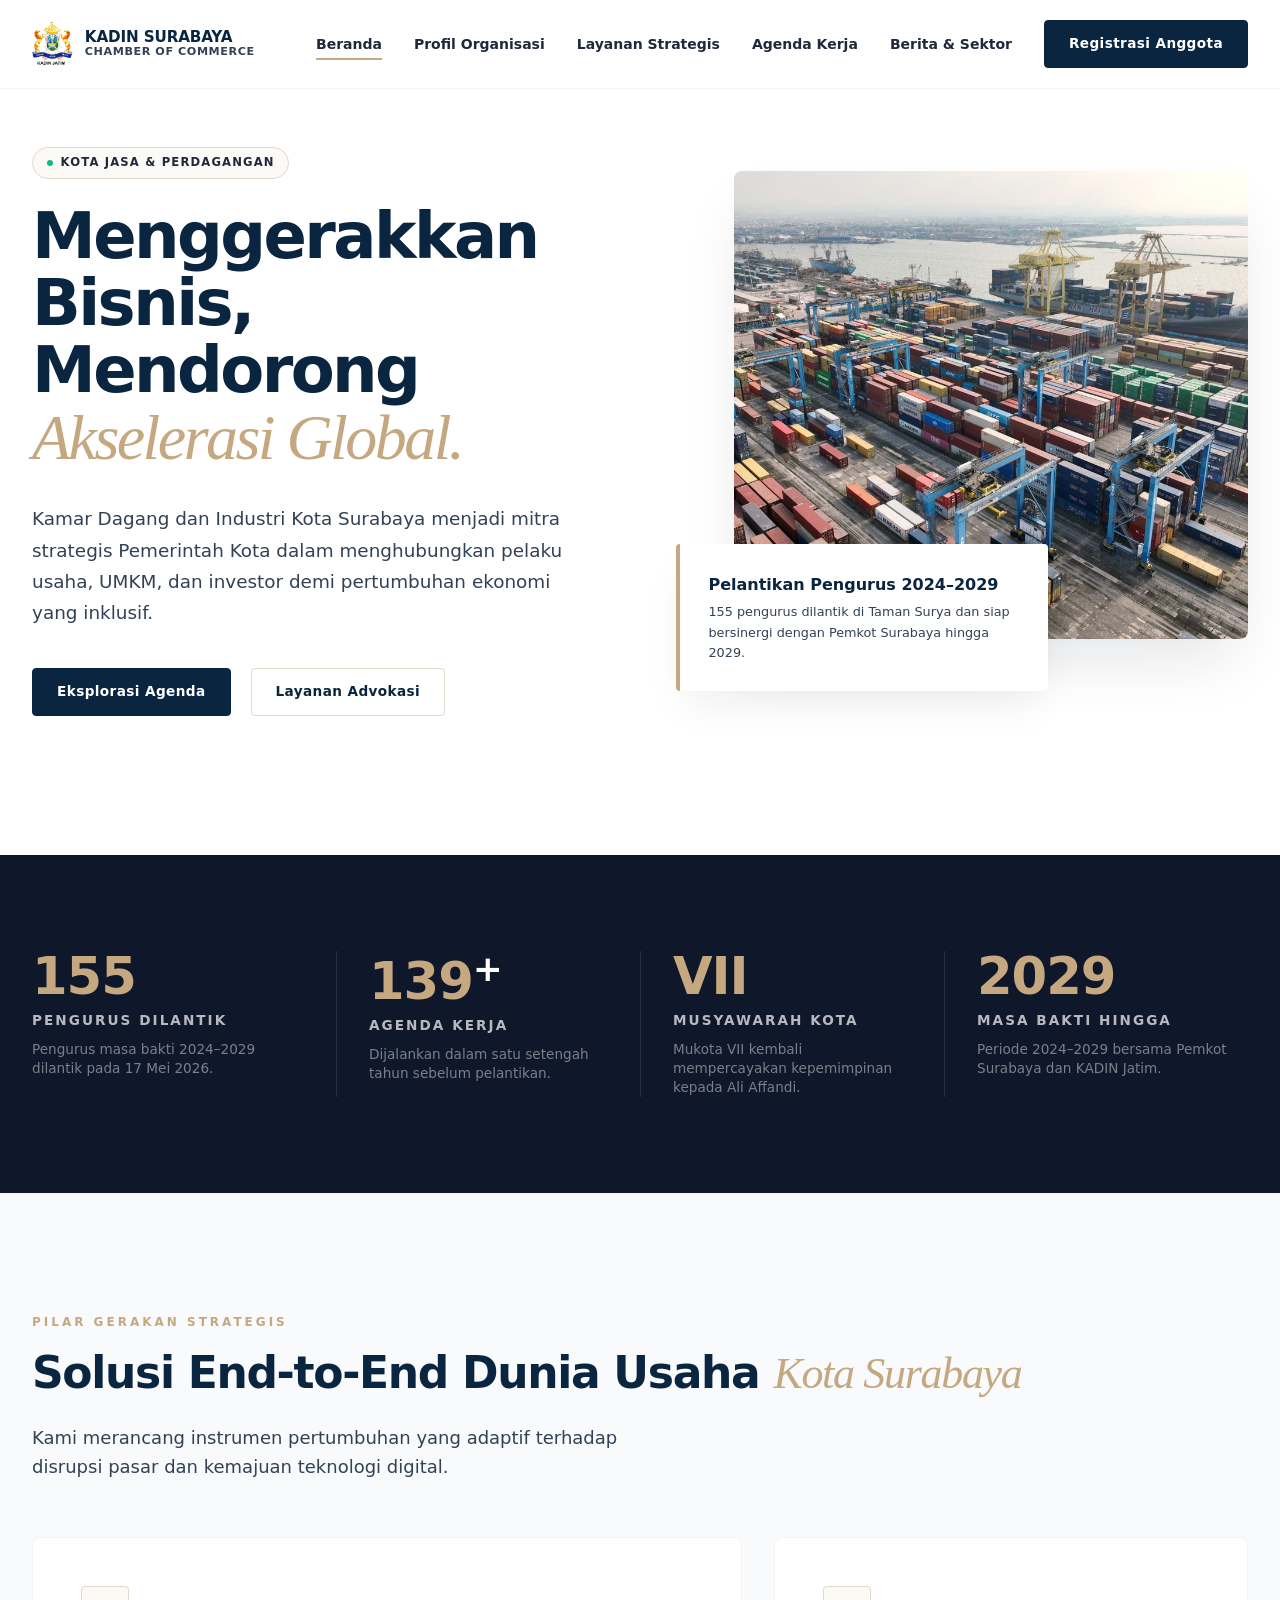
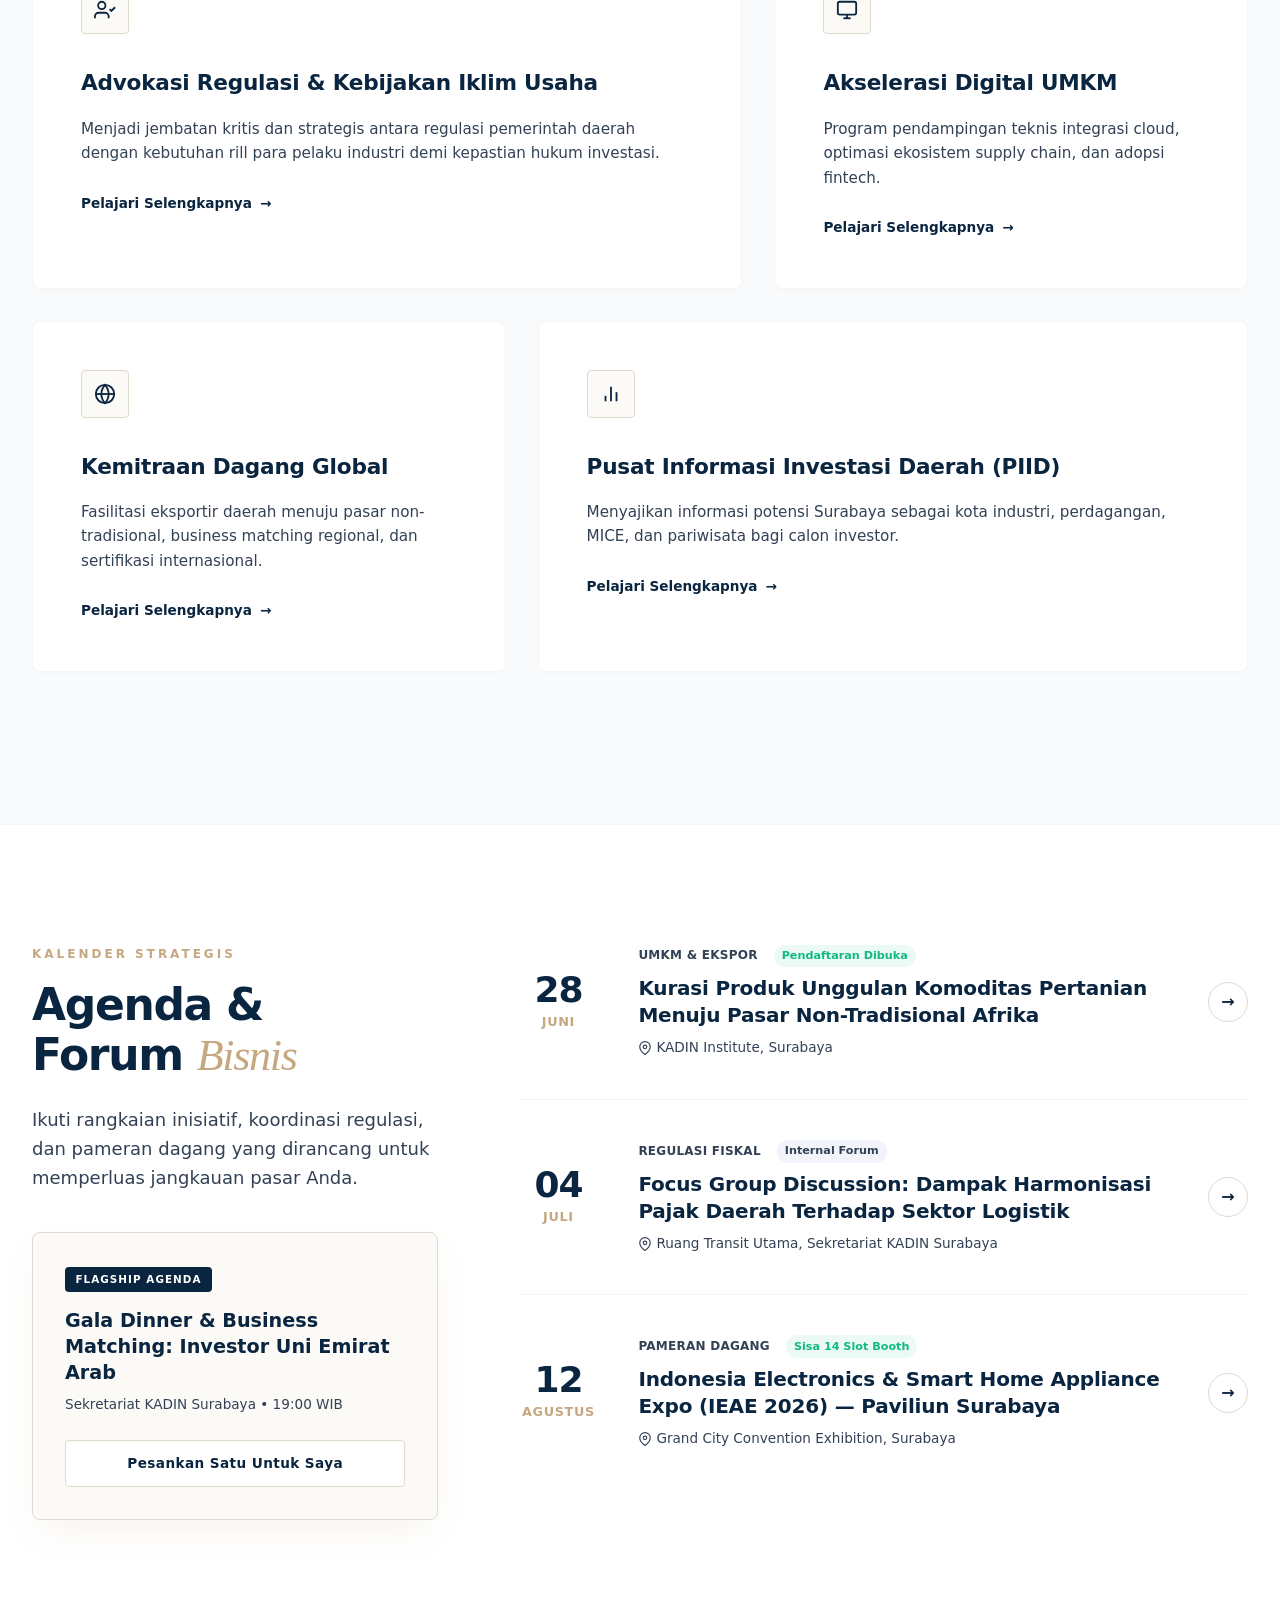
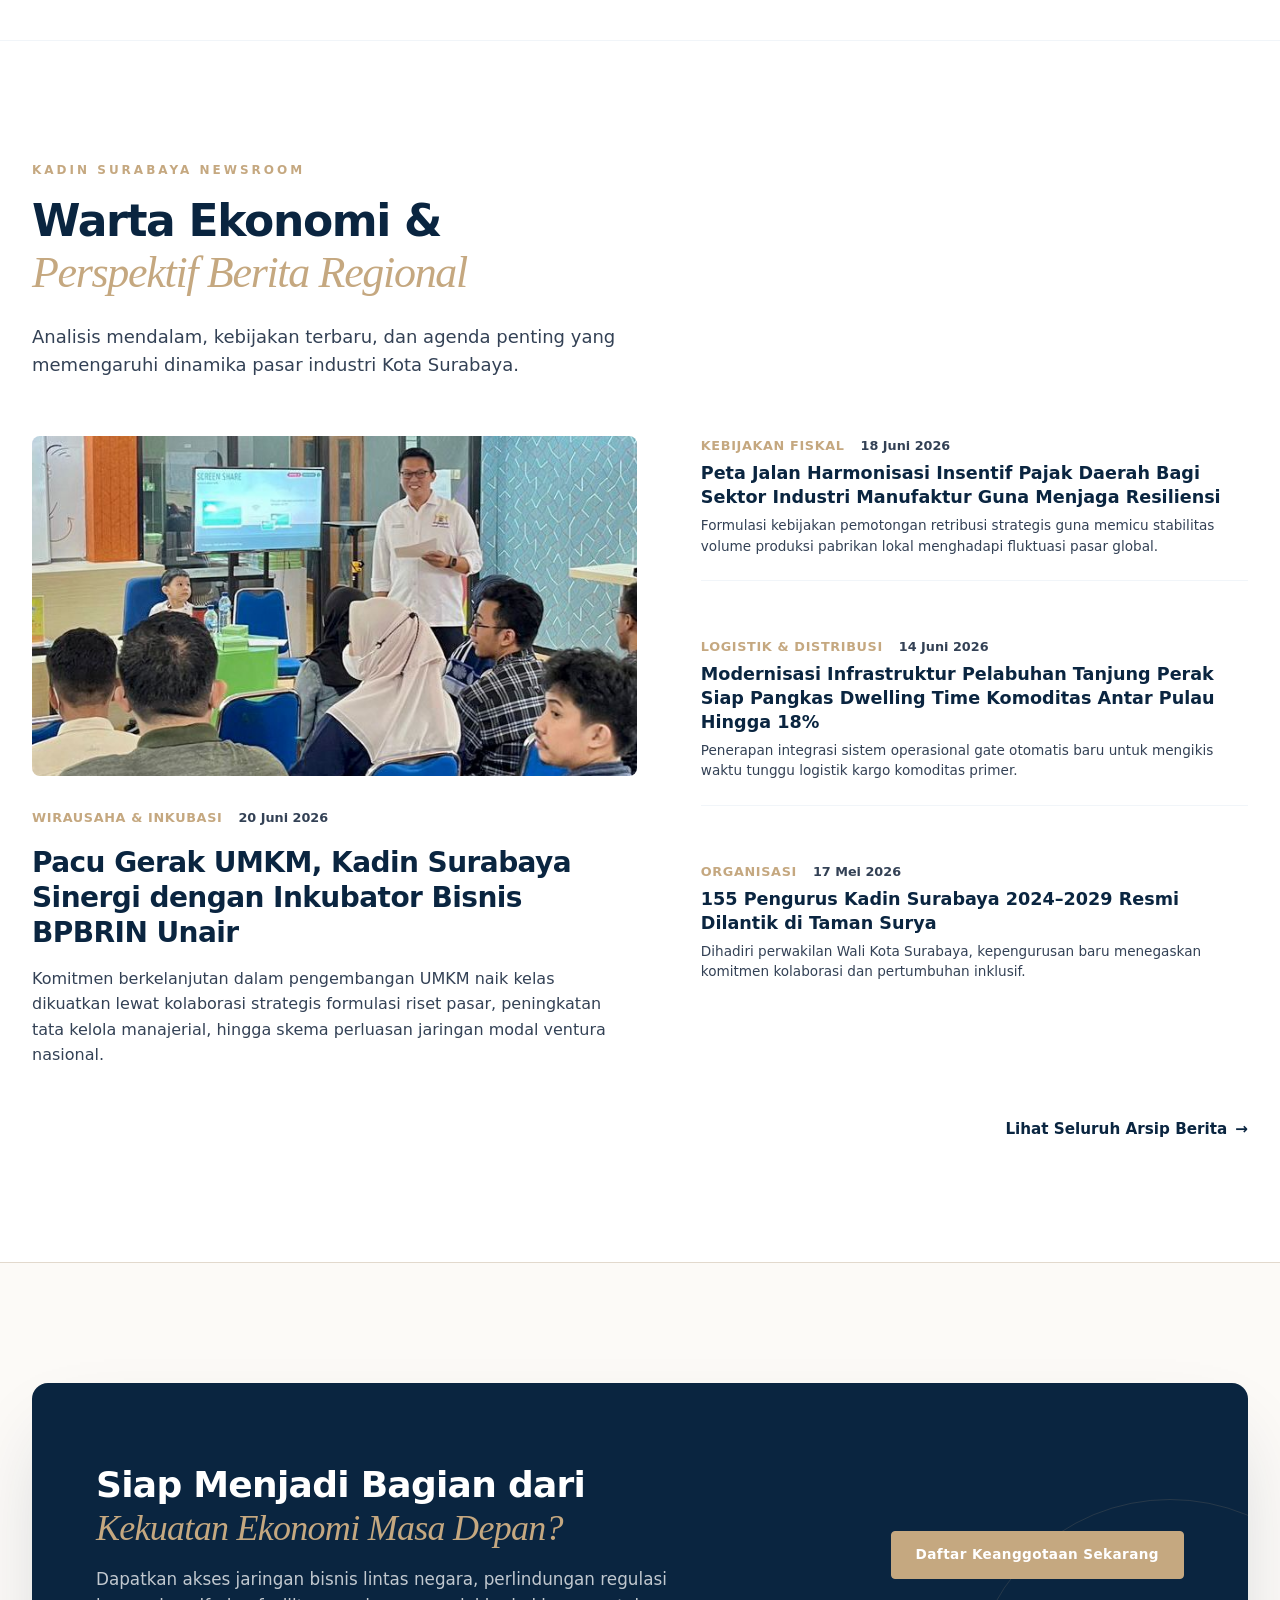
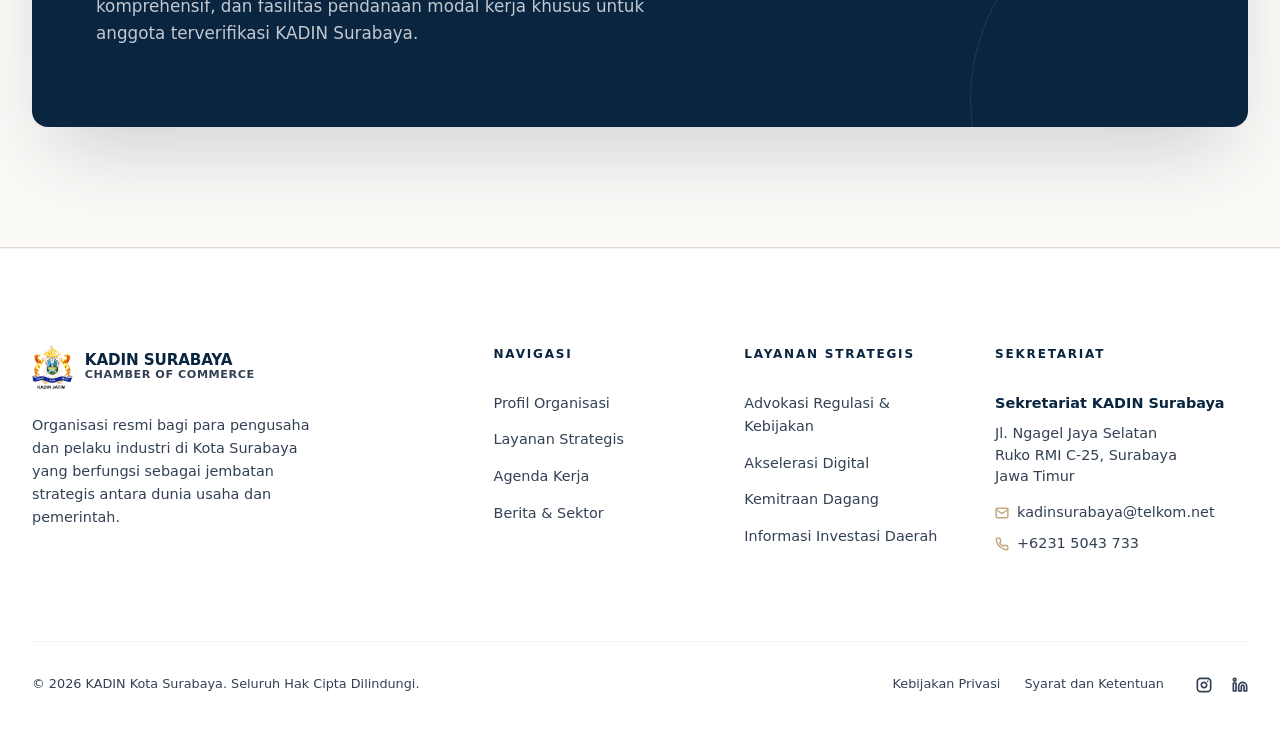
==== index.html @ 26639ddb "first commit" ====
<!DOCTYPE html>
<html lang="id">
<head>
    <meta charset="UTF-8">
    <meta name="viewport" content="width=device-width, initial-scale=1.0">
    <title>KADIN Surabaya — Akselerasi Ekonomi Terintegrasi</title>
    <meta name="description" content="Platform resmi Kamar Dagang dan Industri (KADIN) Kota Surabaya. Menghubungkan ekosistem bisnis, UMKM, dan investasi global demi pertumbuhan ekonomi inklusif.">
    
    <!-- Link Aset Reusable CSS -->
    <link rel="stylesheet" href="css/style.css">
</head>
<body>

    <!-- ACCESSIBILITY: Skip navigation link -->
    <a href="#main-content" class="sr-only">Lompat ke Konten Utama</a>

    <!-- HEADER / NAVIGATION ARCHITECTURE -->
    <header class="header-root" id="site-header">
        <div class="container">
            <div class="header-container">
                <div class="brand-wrapper">
                <a href="index.html" class="brand-anchor" aria-label="Beranda KADIN Surabaya">
                    <img src="img/logo-kadin-jatim.png" alt="Logo KADIN" style="height: 45px; width: auto; display: block; object-fit: contain;" aria-hidden="true">
                    <div class="brand-text">
                        <div class="brand-title">KADIN SURABAYA</div>
                        <div class="brand-subtitle">Chamber of Commerce</div>
                    </div>
                </a>
            </div>
                
                <nav class="nav-wrapper" aria-label="Navigasi Utama">
                    <ul class="nav-list">
                        <li><a href="index.html" class="nav-item-link is-active" aria-current="page">Beranda</a></li>
                        <li><a href="profil.html" class="nav-item-link">Profil Organisasi</a></li>
                        <li><a href="layanan.html" class="nav-item-link">Layanan Strategis</a></li>
                        <li><a href="#agenda" class="nav-item-link">Agenda Kerja</a></li>
                        <li><a href="berita-sektor.html" class="nav-item-link">Berita & Sektor</a></li>
                        <li><a href="https://wa.me/+62XXXXXXXXXX?text=Hai%20Admin%20KADIN%20SURABAYA%2C%20Aku%20mau%20daftar%20jadi%20anggota.%20Tolong%20bantu%20ya%21" target="_blank" rel="noopener noreferrer" class="btn-premium primary">Registrasi Anggota</a></li>
                    </ul>
                </nav>

                <!-- Hamburger Mobile Trigger Box -->
                <div class="toggle-wrapper">
                    <button class="menu-toggle" id="menu-toggle" aria-label="Buka Menu Navigasi" aria-expanded="false">
                        <span class="hamburger-line"></span>
                        <span class="hamburger-line"></span>
                        <span class="hamburger-line"></span>
                    </button>
                </div>
            </div>
        </div>
    </header>

    <!-- PANEL OVERLAY DRAWER MOBILE NAV -->
    <div class="mobile-menu-overlay" id="mobile-menu">
        <button class="mobile-menu-close" id="menu-close" aria-label="Tutup Menu Navigasi">
            <svg width="24" height="24" viewBox="0 0 24 24" fill="none" stroke="currentColor" stroke-width="2.5" stroke-linecap="round" stroke-linejoin="round">
                <line x1="18" y1="6" x2="6" y2="18"></line>
                <line x1="6" y1="6" x2="18" y2="18"></line>
            </svg>
        </button>
        <div class="mobile-menu-container">
            <ul class="mobile-nav-list">
                <li><a href="index.html" class="mobile-nav-link">Beranda</a></li>
                <li><a href="profil.html" class="mobile-nav-link">Profil Organisasi</a></li>
                <li><a href="layanan.html" class="mobile-nav-link">Layanan Strategis</a></li>
                <li><a href="#agenda" class="mobile-nav-link">Agenda Kerja</a></li>
                <li><a href="berita-sektor.html" class="mobile-nav-link">Berita & Sektor</a></li>
                <li style="margin-top: 2.5rem;">
                    <a href="https://wa.me/+62XXXXXXXXXX?text=Hai%20Admin%20KADIN%20SURABAYA%2C%20Aku%20mau%20daftar%20jadi%20anggota.%20Tolong%20bantu%20ya%21" target="_blank" rel="noopener noreferrer" class="btn-premium primary" style="display: flex; width: 100%; text-align: center; justify-content: center;">Registrasi Keanggotaan</a>
                </li>
            </ul>
        </div>
    </div>

    <main id="main-content">
        
        <!-- HERO: EDITORIAL ASYMMETRIC CONCEPT -->
        <section class="hero-root">
            <div class="container">
                <div class="hero-layout">
                    <div class="hero-content-cell">
                        <div class="hero-tagline-wrap">
                            <div class="hero-tagline-dot"></div>
                            <div class="hero-tagline-text">Kota Jasa &amp; Perdagangan</div>
                        </div>
                        <h1 class="hero-main-heading">
                            Menggerakkan Bisnis, <br>Mendorong <span class="editorial-italic">Akselerasi Global.</span>
                        </h1>
                        <p class="hero-description">
                            Kamar Dagang dan Industri Kota Surabaya menjadi mitra strategis Pemerintah Kota dalam menghubungkan pelaku usaha, UMKM, dan investor demi pertumbuhan ekonomi yang inklusif.
                        </p>
                        <div class="hero-actions-container">
                            <a href="#agenda" class="btn-premium primary">Eksplorasi Agenda</a>
                            <a href="layanan.html#advokasi" class="btn-premium secondary">Layanan Advokasi</a>
                        </div>
                    </div>
                    
                    <div class="hero-visual-cell">
                        <div class="hero-frame-container">
                            <div class="hero-image-main-wrap">
                                <!-- Foto rill langsung otomatis presisi mengikuti bingkai berkat properti object-fit -->
                                <img src="img/hero-kadin.jpg" alt="Aktivitas logistik dan terminal peti kemas pelabuhan" style="width: 100%; height: 100%; object-fit: cover; display: block;">
                            </div>
                            <div class="hero-card-floating">
                                <div class="floating-card-title">Pelantikan Pengurus 2024–2029</div>
                                <div class="floating-card-body">155 pengurus dilantik di Taman Surya dan siap bersinergi dengan Pemkot Surabaya hingga 2029.</div>
                            </div>
                        </div>
                    </div>
                </div>
            </div>
        </section>

        <!-- ECONOMIC PULSE METRIC SECTION -->
        <section class="pulse-root" aria-label="Sorotan Kepengurusan KADIN Surabaya">
            <div class="container">
                <div class="pulse-grid">
                    <div class="pulse-cell">
                        <div class="pulse-number">155</div>
                        <div class="pulse-label">Pengurus Dilantik</div>
                        <div class="pulse-subtext">Pengurus masa bakti 2024–2029 dilantik pada 17 Mei 2026.</div>
                    </div>
                    <div class="pulse-cell">
                        <div class="pulse-number">139<span class="plus">+</span></div>
                        <div class="pulse-label">Agenda Kerja</div>
                        <div class="pulse-subtext">Dijalankan dalam satu setengah tahun sebelum pelantikan.</div>
                    </div>
                    <div class="pulse-cell">
                        <div class="pulse-number">VII</div>
                        <div class="pulse-label">Musyawarah Kota</div>
                        <div class="pulse-subtext">Mukota VII kembali mempercayakan kepemimpinan kepada Ali Affandi.</div>
                    </div>
                    <div class="pulse-cell">
                        <div class="pulse-number">2029</div>
                        <div class="pulse-label">Masa Bakti Hingga</div>
                        <div class="pulse-subtext">Periode 2024–2029 bersama Pemkot Surabaya dan KADIN Jatim.</div>
                    </div>
                </div>
            </div>
        </section>

        <!-- STRATEGIC PILLARS: BENTO DESIGN PATTERN -->
        <section class="pillars-root" id="layanan">
            <div class="container">
                <span class="section-kicker">Pilar Gerakan Strategis</span>
                <h2 class="section-title">Solusi End-to-End Dunia Usaha <span class="serif-italic">Kota Surabaya</span></h2>
                <p class="section-desc">Kami merancang instrumen pertumbuhan yang adaptif terhadap disrupsi pasar dan kemajuan teknologi digital.</p>
                
                <div class="bento-container">
                    <!-- Row 1: 60/40 Split -->
                    <div class="bento-row">
                        <div class="bento-cell bento-w-60">
                            <div class="bento-icon-wrapper">
                                <svg viewBox="0 0 24 24"><path d="M16 21v-2a4 4 0 0 0-4-4H5a4 4 0 0 0-4 4v2"></path><circle cx="8.5" cy="7" r="4"></circle><polyline points="17 11 19 13 23 9"></polyline></svg>
                            </div>
                            <h3 class="bento-headline">Advokasi Regulasi & Kebijakan Iklim Usaha</h3>
                            <p class="bento-body">Menjadi jembatan kritis dan strategis antara regulasi pemerintah daerah dengan kebutuhan rill para pelaku industri demi kepastian hukum investasi.</p>
                            <a href="layanan.html#advokasi" class="bento-action-link">Pelajari Selengkapnya</a>
                        </div>
                        <div class="bento-spacer"></div>
                        <div class="bento-cell bento-w-40">
                            <div class="bento-icon-wrapper">
                                <svg viewBox="0 0 24 24"><rect x="2" y="3" width="20" height="14" rx="2" ry="2"></rect><line x1="8" y1="21" x2="16" y2="21"></line><line x1="12" y1="17" x2="12" y2="21"></line></svg>
                            </div>
                            <h3 class="bento-headline">Akselerasi Digital UMKM</h3>
                            <p class="bento-body">Program pendampingan teknis integrasi cloud, optimasi ekosistem supply chain, dan adopsi fintech.</p>
                            <a href="layanan.html#digitalisasi" class="bento-action-link">Pelajari Selengkapnya</a>
                        </div>
                    </div>
                    
                    <!-- Row 2: 40/60 Split -->
                    <div class="bento-row">
                        <div class="bento-cell bento-w-40">
                            <div class="bento-icon-wrapper">
                                <svg viewBox="0 0 24 24"><circle cx="12" cy="12" r="10"></circle><line x1="2" y1="12" x2="22" y2="12"></line><path d="M12 2a15.3 15.3 0 0 1 4 10 15.3 15.3 0 0 1-4 10 15.3 15.3 0 0 1-4-10 15.3 15.3 0 0 1 4-10z"></path></svg>
                            </div>
                            <h3 class="bento-headline">Kemitraan Dagang Global</h3>
                            <p class="bento-body">Fasilitasi eksportir daerah menuju pasar non-tradisional, business matching regional, dan sertifikasi internasional.</p>
                            <a href="layanan.html#kemitraan" class="bento-action-link">Pelajari Selengkapnya</a>
                        </div>
                        <div class="bento-spacer"></div>
                        <div class="bento-cell bento-w-60">
                            <div class="bento-icon-wrapper">
                                <svg viewBox="0 0 24 24"><line x1="18" y1="20" x2="18" y2="10"></line><line x1="12" y1="20" x2="12" y2="4"></line><line x1="6" y1="20" x2="6" y2="14"></line></svg>
                            </div>
                            <h3 class="bento-headline">Pusat Informasi Investasi Daerah (PIID)</h3>
                            <p class="bento-body">Menyajikan informasi potensi Surabaya sebagai kota industri, perdagangan, MICE, dan pariwisata bagi calon investor.</p>
                            <a href="layanan.html#investasi" class="bento-action-link">Pelajari Selengkapnya</a>
                        </div>
                    </div>
                </div>
            </div>
        </section>

        <!-- STRATEGIC TIMELINE: AGENDA KERJA & FORUM -->
        <section class="agenda-root" id="agenda" aria-label="Agenda Kerja KADIN Surabaya">
            <div class="container">
                <div class="agenda-layout-table">
                    
                    <!-- Sisi Kiri: Sticky Header Block & Flagship Highlight -->
                    <div class="agenda-sticky-cell">
                        <span class="section-kicker">Kalender Strategis</span>
                        <h2 class="section-title">Agenda & <br>Forum <span class="serif-italic">Bisnis</span></h2>
                        <p class="section-desc" style="margin-bottom: 2.5rem;">Ikuti rangkaian inisiatif, koordinasi regulasi, dan pameran dagang yang dirancang untuk memperluas jangkauan pasar Anda.</p>
                        
                        <div class="agenda-flagship-card">
                            <span class="flagship-badge">Flagship Agenda</span>
                            <h3 class="flagship-title">Gala Dinner & Business Matching: Investor Uni Emirat Arab</h3>
                            <p class="flagship-meta">Sekretariat KADIN Surabaya • 19:00 WIB</p>
                            <a href="https://wa.me/+62XXXXXXXXXX?text=Hai%20Admin%20KADIN%20SURABAYA%2C%20Aku%20mau%20tanya%20acara%20yang%20ada%20di%20KADIN%20SURABAYA.%20Tolong%20bantu%20ya%21" target="_blank" rel="noopener noreferrer" class="btn-premium secondary" style="width: 100%; text-align: center; margin-top: 1.5rem; background: var(--white);">Pesankan Satu Untuk Saya</a>
                        </div>
                    </div>
                    
                    <!-- Sisi Kanan: Scannable Timeline Rows -->
                    <div class="agenda-list-cell">
                        <div class="timeline-container">
                            
                            <div class="agenda-item-row">
                                <div class="agenda-date-box">
                                    <span class="agenda-date-day">28</span>
                                    <span class="agenda-date-month">Juni</span>
                                </div>
                                <div class="agenda-info-wrap">
                                    <div class="agenda-meta-inline">
                                        <span class="agenda-category-tag">UMKM & Ekspor</span>
                                        <span class="agenda-status-indicator active">Pendaftaran Dibuka</span>
                                    </div>
                                    <h3 class="agenda-title">Kurasi Produk Unggulan Komoditas Pertanian Menuju Pasar Non-Tradisional Afrika</h3>
                                    <p class="agenda-location">
                                        <svg width="14" height="14" viewBox="0 0 24 24" fill="none" stroke="currentColor" stroke-width="2" style="vertical-align: middle; margin-right: 4px;"><path d="M21 10c0 7-9 13-9 13s-9-6-9-13a9 9 0 0 1 18 0z"></path><circle cx="12" cy="10" r="3"></circle></svg>
                                        KADIN Institute, Surabaya
                                    </p>
                                </div>
                                <div class="agenda-action-wrap">
                                    <a href="agenda-single.html" class="agenda-arrow-btn" aria-label="Detail agenda kurasi ekspor"></a>
                                </div>
                            </div>

                            <div class="agenda-item-row">
                                <div class="agenda-date-box">
                                    <span class="agenda-date-day">04</span>
                                    <span class="agenda-date-month">Juli</span>
                                </div>
                                <div class="agenda-info-wrap">
                                    <div class="agenda-meta-inline">
                                        <span class="agenda-category-tag">Regulasi Fiskal</span>
                                        <span class="agenda-status-indicator">Internal Forum</span>
                                    </div>
                                    <h3 class="agenda-title">Focus Group Discussion: Dampak Harmonisasi Pajak Daerah Terhadap Sektor Logistik</h3>
                                    <p class="agenda-location">
                                        <svg width="14" height="14" viewBox="0 0 24 24" fill="none" stroke="currentColor" stroke-width="2" style="vertical-align: middle; margin-right: 4px;"><path d="M21 10c0 7-9 13-9 13s-9-6-9-13a9 9 0 0 1 18 0z"></path><circle cx="12" cy="10" r="3"></circle></svg>
                                        Ruang Transit Utama, Sekretariat KADIN Surabaya
                                    </p>
                                </div>
                                <div class="agenda-action-wrap">
                                    <a href="agenda-single.html" class="agenda-arrow-btn" aria-label="Detail agenda FGD Pajak"></a>
                                </div>
                            </div>

                            <div class="agenda-item-row">
                                <div class="agenda-date-box">
                                    <span class="agenda-date-day">12</span>
                                    <span class="agenda-date-month">Agustus</span>
                                </div>
                                <div class="agenda-info-wrap">
                                    <div class="agenda-meta-inline">
                                        <span class="agenda-category-tag">Pameran Dagang</span>
                                        <span class="agenda-status-indicator active">Sisa 14 Slot Booth</span>
                                    </div>
                                    <h3 class="agenda-title">Indonesia Electronics & Smart Home Appliance Expo (IEAE 2026) — Paviliun Surabaya</h3>
                                    <p class="agenda-location">
                                        <svg width="14" height="14" viewBox="0 0 24 24" fill="none" stroke="currentColor" stroke-width="2" style="vertical-align: middle; margin-right: 4px;"><path d="M21 10c0 7-9 13-9 13s-9-6-9-13a9 9 0 0 1 18 0z"></path><circle cx="12" cy="10" r="3"></circle></svg>
                                        Grand City Convention Exhibition, Surabaya
                                    </p>
                                </div>
                                <div class="agenda-action-wrap">
                                    <a href="agenda-single.html" class="agenda-arrow-btn" aria-label="Detail agenda pameran IEAE"></a>
                                </div>
                            </div>
                            
                        </div>
                        
                        <!-- REMOVED: Tautan Lihat Seluruh Kalender Agenda sesuai image_c0d461.png resmi ditiadakan -->
                    </div>

                </div>
            </div>
        </section>

        <!-- EDITORIAL NEWS & BUSINESS INSIGHTS -->
        <section class="news-root" id="berita">
            <div class="container">
                <span class="section-kicker">KADIN Surabaya Newsroom</span>
                <h2 class="section-title">Warta Ekonomi & <br><span class="serif-italic">Perspektif Berita Regional</span></h2>
                <p class="section-desc">Analisis mendalam, kebijakan terbaru, dan agenda penting yang memengaruhi dinamika pasar industri Kota Surabaya.</p>
                
                <div class="news-layout-table">
                    <!-- Left: Prominent Featured Story -->
                    <div class="news-featured-cell">
                        <a href="berita-single.html" class="article-featured-anchor" aria-label="Baca berita utama: Sinergi KADIN Surabaya dengan Inkubator Bisnis BPBRIN Unair">
                            <div class="article-featured-image-frame">
                                <!-- Foto utama berita otomatis presisi tanpa merusak rasio berkat properti object-fit -->
                                <img src="img/berita-utama.jpg" alt="Kolaborasi Strategis Kadin Surabaya dengan BPBRIN Unair" style="width: 100%; height: 100%; object-fit: cover; display: block;">
                            </div>
                            <div class="article-meta-row">
                                <span class="article-tag">Wirausaha & Inkubasi</span>
                                <time datetime="2026-06-20">20 Juni 2026</time>
                            </div>
                            <h3 class="article-featured-title">Pacu Gerak UMKM, Kadin Surabaya Sinergi dengan Inkubator Bisnis BPBRIN Unair</h3>
                            <p class="article-featured-excerpt">
                                Komitmen berkelanjutan dalam pengembangan UMKM naik kelas dikuatkan lewat kolaborasi strategis formulasi riset pasar, peningkatan tata kelola manajerial, hingga skema perluasan jaringan modal ventura nasional.
                            </p>
                        </a>
                    </div>
                    
                    <!-- Right: Vertical List with Excerpts -->
                    <div class="news-list-cell">
                        <div class="news-list-container">
                            
                            <article class="news-row-item" style="padding-bottom: 1.5rem; margin-bottom: 1.5rem; border-bottom: 1px solid var(--slate-100);">
                                <a href="berita-single.html">
                                    <div class="article-meta-row" style="margin-bottom: 0.35rem;">
                                        <span class="article-tag">Kebijakan Fiskal</span>
                                        <time datetime="2026-06-18">18 Juni 2026</time>
                                    </div>
                                    <h3 class="news-row-title" style="margin-bottom: 0.35rem; font-size: 1.1rem; font-weight: 700;">Peta Jalan Harmonisasi Insentif Pajak Daerah Bagi Sektor Industri Manufaktur Guna Menjaga Resiliensi</h3>
                                    <p style="font-size: 0.85rem; color: var(--slate-700); line-height: 1.5;">Formulasi kebijakan pemotongan retribusi strategis guna memicu stabilitas volume produksi pabrikan lokal menghadapi fluktuasi pasar global.</p>
                                </a>
                            </article>

                            <article class="news-row-item" style="padding-bottom: 1.5rem; margin-bottom: 1.5rem; border-bottom: 1px solid var(--slate-100);">
                                <a href="berita-single.html">
                                    <div class="article-meta-row" style="margin-bottom: 0.35rem;">
                                        <span class="article-tag">Logistik & Distribusi</span>
                                        <time datetime="2026-06-14">14 Juni 2026</time>
                                    </div>
                                    <h3 class="news-row-title" style="margin-bottom: 0.35rem; font-size: 1.1rem; font-weight: 700;">Modernisasi Infrastruktur Pelabuhan Tanjung Perak Siap Pangkas Dwelling Time Komoditas Antar Pulau Hingga 18%</h3>
                                    <p style="font-size: 0.85rem; color: var(--slate-700); line-height: 1.5;">Penerapan integrasi sistem operasional gate otomatis baru untuk mengikis waktu tunggu logistik kargo komoditas primer.</p>
                                </a>
                            </article>

                            <article class="news-row-item" style="padding-bottom: 0; margin-bottom: 0; border-bottom: none;">
                                <a href="berita-single.html">
                                    <div class="article-meta-row" style="margin-bottom: 0.35rem;">
                                        <span class="article-tag">Organisasi</span>
                                        <time datetime="2026-05-17">17 Mei 2026</time>
                                    </div>
                                    <h3 class="news-row-title" style="margin-bottom: 0.35rem; font-size: 1.1rem; font-weight: 700;">155 Pengurus Kadin Surabaya 2024–2029 Resmi Dilantik di Taman Surya</h3>
                                    <p style="font-size: 0.85rem; color: var(--slate-700); line-height: 1.5;">Dihadiri perwakilan Wali Kota Surabaya, kepengurusan baru menegaskan komitmen kolaborasi dan pertumbuhan inklusif.</p>
                                </a>
                            </article>
                            
                        </div>
                    </div>
                </div>
                
                <div style="margin-top: 3rem; text-align: right;">
                    <a href="berita-sektor.html" class="bento-action-link" style="font-size: 0.95rem;">Lihat Seluruh Arsip Berita</a>
                </div>
            </div>
        </section>

        <!-- HIGH-END INTEGRATED CTA PLATFORM -->
        <section class="cta-root">
            <div class="container">
                <div class="cta-panel">
                    <div class="cta-panel-layout">
                        <div class="cta-text-cell">
                            <h2 class="cta-title">Siap Menjadi Bagian dari <br><span class="serif-premium">Kekuatan Ekonomi Masa Depan?</span></h2>
                            <p class="cta-desc">Dapatkan akses jaringan bisnis lintas negara, perlindungan regulasi komprehensif, dan fasilitas pendanaan modal kerja khusus untuk anggota terverifikasi KADIN Surabaya.</p>
                        </div>
                        <div class="cta-action-cell">
                            <a href="https://wa.me/+62XXXXXXXXXX?text=Hai%20Admin%20KADIN%20SURABAYA%2C%20Aku%20mau%20daftar%20jadi%20anggota.%20Tolong%20bantu%20ya%21" target="_blank" rel="noopener noreferrer" class="btn-premium primary" style="background-color: var(--gold-accent); border-color: var(--gold-accent);">Daftar Keanggotaan Sekarang</a>
                        </div>
                    </div>
                </div>
            </div>
        </section>

    </main>

    <!-- PREMIUM STRUCTURED FOOTER -->
    <footer class="footer-root">
        <div class="container">
            
            <div class="footer-grid-table">
                
                <div class="footer-column brand-col">
                    <div class="footer-logo-wrap">
                        <div class="brand-anchor">
                            <img src="img/logo-kadin-jatim.png" alt="Logo KADIN" style="height: 45px; width: auto; display: block; object-fit: contain;" aria-hidden="true">
                            <div class="brand-text">
                                <div class="brand-title" style="color: var(--navy-primary);">KADIN SURABAYA</div>
                                <div class="brand-subtitle">Chamber of Commerce</div>
                            </div>
                        </div>
                    </div>
                    <p class="footer-brand-desc">
                        Organisasi resmi bagi para pengusaha dan pelaku industri di Kota Surabaya yang berfungsi sebagai jembatan strategis antara dunia usaha dan pemerintah.
                    </p>
                </div>

                <div class="footer-column links-col">
                    <h4 class="footer-heading">Navigasi</h4>
                    <ul>
                        <li class="footer-link-item"><a href="profil.html" class="footer-link">Profil Organisasi</a></li>
                        <li class="footer-link-item"><a href="layanan.html" class="footer-link">Layanan Strategis</a></li>
                        <li class="footer-link-item"><a href="#agenda" class="footer-link">Agenda Kerja</a></li>
                        <li class="footer-link-item"><a href="berita-sektor.html" class="footer-link">Berita & Sektor</a></li>
                    </ul>
                </div>

                <div class="footer-column links-col">
                    <h4 class="footer-heading">Layanan Strategis</h4>
                    <ul>
                        <li class="footer-link-item"><a href="layanan.html#advokasi" class="footer-link">Advokasi Regulasi & Kebijakan</a></li>
                        <li class="footer-link-item"><a href="layanan.html#digitalisasi" class="footer-link">Akselerasi Digital</a></li>
                        <li class="footer-link-item"><a href="layanan.html#kemitraan" class="footer-link">Kemitraan Dagang</a></li>
                        <li class="footer-link-item"><a href="layanan.html#investasi" class="footer-link">Informasi Investasi Daerah</a></li>
                    </ul>
                </div>

                <div class="footer-column links-col">
                    <h4 class="footer-heading">Sekretariat</h4>
                    <p style="line-height: 1.6; margin-bottom: 0.5rem; font-weight: 600; color: var(--navy-primary);">Sekretariat KADIN Surabaya</p>
                    <p style="line-height: 1.5; color: var(--slate-700); margin-bottom: 0.85rem;">
                        Jl. Ngagel Jaya Selatan<br>
                        Ruko RMI C-25, Surabaya<br>
                        Jawa Timur
                    </p>
                    
                    <div style="display: flex; flex-direction: column; gap: 0.5rem; color: var(--slate-700); font-size: 0.9rem;">
                        <div style="display: flex; align-items: center; gap: 0.5rem;">
                            <svg width="14" height="14" viewBox="0 0 24 24" fill="none" stroke="var(--gold-accent)" stroke-width="2.5" stroke-linecap="round" stroke-linejoin="round" style="flex-shrink: 0;" aria-hidden="true">
                                <path d="M4 4h16c1.1 0 2 .9 2 2v12c0 1.1-.9 2-2 2H4c-1.1 0-2-.9-2-2V6c0-1.1.9-2 2-2z"></path>
                                <polyline points="22,6 12,13 2,6"></polyline>
                            </svg>
                            <a href="mailto:kadinsurabaya@telkom.net" style="color: inherit; transition: color var(--transition-fast);">kadinsurabaya@telkom.net</a>
                        </div>
                        
                        <div style="display: flex; align-items: center; gap: 0.5rem;">
                            <svg width="14" height="14" viewBox="0 0 24 24" fill="none" stroke="var(--gold-accent)" stroke-width="2.5" stroke-linecap="round" stroke-linejoin="round" style="flex-shrink: 0;" aria-hidden="true">
                                <path d="M22 16.92v3a2 2 0 0 1-2.18 2 19.79 19.79 0 0 1-8.63-3.07 19.5 19.5 0 0 1-6-6 19.79 19.79 0 0 1-3.07-8.67A2 2 0 0 1 4.11 2h3a2 2 0 0 1 2 1.72 12.84 12.84 0 0 0 .7 2.81 2 2 0 0 1-.45 2.11L8.09 9.91a16 16 0 0 0 6 6l1.27-1.27a2 2 0 0 1 2.11-.45 12.84 12.84 0 0 0 2.81.7A2 2 0 0 1 22 16.92z"></path>
                            </svg>
                            <a href="tel:+62315043733" style="color: inherit; transition: color var(--transition-fast);">+6231 5043 733</a>
                        </div>
                    </div>
                </div>

            </div> 
            
            <!-- REVISED: FOOTER BOTTOM BAR WITH LEGAL LINKS & VEKTOR ICONS -->
            <div class="footer-bottom-bar">
                <div>
                    &copy; 2026 KADIN Kota Surabaya. Seluruh Hak Cipta Dilindungi.
                </div>
                <!-- Flexbox wrapper untuk menyatukan menu legalitas & ikon sosmed -->
                <div style="display: flex; align-items: center; gap: 2rem; flex-wrap: wrap;">
                    <!-- Menu Kebijakan Strategis Baru -->
                    <div style="display: flex; gap: 1.5rem;">
                        <a href="kebijakan-privasi.html" class="footer-link" style="font-size: 0.8rem;">Kebijakan Privasi</a>
                        <a href="syarat-ketentuan.html" class="footer-link" style="font-size: 0.8rem;">Syarat dan Ketentuan</a>
                    </div>
                    <!-- Jaringan Sosmed Menggunakan Icon Vektor Premium -->
                    <div class="social-links-container" style="display: flex; gap: 1.25rem; align-items: center;">
                        <a href="https://instagram.com/kadinjatim/" target="_blank" rel="noopener noreferrer" class="footer-link" aria-label="Instagram KADIN Surabaya" style="display: flex; align-items: center;">
                            <svg width="16" height="16" viewBox="0 0 24 24" fill="none" stroke="currentColor" stroke-width="2.5" stroke-linecap="round" stroke-linejoin="round" style="transition: transform var(--transition-fast);"><rect x="2" y="2" width="20" height="20" rx="5" ry="5"></rect><path d="M16 11.37A4 4 0 1 1 12.63 8 4 4 0 0 1 16 11.37z"></path><line x1="17.5" y1="6.5" x2="17.51" y2="6.5"></line></svg>
                        </a>
                        <a href="https://www.linkedin.com/company/kadin-jawa-timur" target="_blank" rel="noopener noreferrer" class="footer-link" aria-label="LinkedIn KADIN Surabaya" style="display: flex; align-items: center;">
                            <svg width="16" height="16" viewBox="0 0 24 24" fill="none" stroke="currentColor" stroke-width="2.5" stroke-linecap="round" stroke-linejoin="round" style="transition: transform var(--transition-fast);"><path d="M16 8a6 6 0 0 1 6 6v7h-4v-7a2 2 0 0 0-2-2 2 2 0 0 0-2 2v7h-4v-7a6 6 0 0 1 6-6z"></path><rect x="2" y="9" width="4" height="12"></rect><circle cx="4" cy="4" r="2"></circle></svg>
                        </a>
                    </div>
                </div>
            </div>

        </div>
    </footer>

    <!-- INTERACTIVE SCRIPT SYSTEM -->
    <script>
        (function() {
            'use strict';
            
            // 1. Controller Backdrop Transparansi Header
            const header = document.getElementById('site-header');
            if (header) {
                window.addEventListener('scroll', function() {
                    if (window.scrollY > 50) {
                        header.classList.add('is-scrolled');
                    } else {
                        header.classList.remove('is-scrolled');
                    }
                }, { passive: true });
            }

            // 2. Controller Panel Navigasi Mobile Drawer
            const toggleBtn = document.getElementById('menu-toggle');
            const closeBtn = document.getElementById('menu-close');
            const mobileLinks = document.querySelectorAll('.mobile-nav-link');
            
            if (toggleBtn) {
                toggleBtn.addEventListener('click', function() {
                    const isOpen = document.body.classList.toggle('mobile-menu-open');
                    toggleBtn.setAttribute('aria-expanded', isOpen);
                });
            }

            if (closeBtn) {
                closeBtn.addEventListener('click', function() {
                    document.body.classList.remove('mobile-menu-open');
                    if (toggleBtn) toggleBtn.setAttribute('aria-expanded', 'false');
                });
            }

            mobileLinks.forEach(link => {
                link.addEventListener('click', () => {
                    document.body.classList.remove('mobile-menu-open');
                    if (toggleBtn) toggleBtn.setAttribute('aria-expanded', 'false');
                });
            });
        })();
    </script>
</body>
</html>
---- css/style.css ----
/* ─────────────────────────────────────────────────────────────────────────
   1. DESIGN TOKENS & SYSTEM VARIABLES
   ───────────────────────────────────────────────────────────────────────── */
:root {
    /* Palette: Premium Executive Editorial (Deep Ocean, Champagne Gold, Minimal Off-White) */
    --slate-900: #0f172a;
    --slate-800: #1e293b;
    --slate-700: #334155;
    --slate-100: #f1f5f9;
    --slate-50:  #f8fafc;
    
    --navy-primary: #0a2540;
    --navy-light:   #639fab;
    
    --gold-accent:     #c5a880;
    --gold-hover:      #b39369;
    --gold-pale:       #fcfaf7;
    --gold-border:     #e2d9cd;
    
    --white: #ffffff;
    --success: #10b981;
    
    /* Typography Scale (Asymmetric & Intentional) */
    --font-sans: system-ui, -apple-system, BlinkMacSystemFont, "Segoe UI", Roboto, Helvetica, Arial, sans-serif;
    --font-serif: "Times New Roman", Times, Georgia, serif; 
    
    /* Transitions & Easing */
    --ease-smooth: cubic-bezier(0.16, 1, 0.3, 1);
    --transition-fast: 0.2s var(--ease-smooth);
    --transition-normal: 0.4s var(--ease-smooth);
    
    /* Layout Geometry */
    --max-width: 1280px;
    --gutter: 2rem;
    --radius-sm: 4px;
    --radius-md: 8px;
    --radius-lg: 16px;
}

/* ─────────────────────────────────────────────────────────────────────────
   2. RESET & GLOBAL BASE
   ───────────────────────────────────────────────────────────────────────── */
*, *::before, *::after {
    box-sizing: border-box;
    margin: 0;
    padding: 0;
}

html {
    scroll-behavior: smooth;
    font-size: 16px;
    -webkit-font-smoothing: antialiased;
    -moz-osx-font-smoothing: grayscale;
}

body {
    font-family: var(--font-sans);
    background-color: var(--slate-50);
    color: var(--slate-900);
    line-height: 1.6;
    overflow-x: hidden;
}

img {
    max-width: 100%;
    height: auto;
    display: block;
}

a {
    color: inherit;
    text-decoration: none;
    transition: var(--transition-fast);
}

ul, ol {
    list-style: none;
}

button, input, select, textarea {
    font-family: inherit;
    font-size: inherit;
    color: inherit;
    background: none;
    border: none;
}

*:focus-visible {
    outline: 2px dashed var(--navy-primary);
    outline-offset: 4px;
}

.container {
    width: 100%;
    max-width: var(--max-width);
    margin-right: auto;
    margin-left: auto;
    padding-right: var(--gutter);
    padding-left: var(--gutter);
}

.sr-only {
    position: absolute;
    width: 1px;
    height: 1px;
    padding: 0;
    margin: -1px;
    overflow: hidden;
    clip: rect(0, 0, 0, 0);
    white-space: nowrap;
    border: 0;
}

section {
    padding: 7.5rem 0;
}

/* ─────────────────────────────────────────────────────────────────────────
   3. TYPOGRAPHY ARCHITECTURE
   ───────────────────────────────────────────────────────────────────────── */
.section-kicker {
    font-size: 0.75rem;
    text-transform: uppercase;
    letter-spacing: 0.25em;
    color: var(--gold-accent);
    font-weight: 700;
    margin-bottom: 1rem;
    display: block;
}

.section-title {
    font-size: clamp(2rem, 3.5vw, 2.75rem);
    font-weight: 800;
    color: var(--navy-primary);
    line-height: 1.15;
    letter-spacing: -0.03em;
    margin-bottom: 1.5rem;
}

.section-title span.serif-italic {
    font-family: var(--font-serif);
    font-style: italic;
    font-weight: 400;
    color: var(--gold-accent);
}

.section-desc {
    font-size: 1.125rem;
    color: var(--slate-700);
    max-width: 600px;
    margin-bottom: 3.5rem;
    font-weight: 400;
}

/* ─────────────────────────────────────────────────────────────────────────
   4. FIXED PREMIUM HEADER & NAVIGATION (DESKTOP BASE)
   ───────────────────────────────────────────────────────────────────────── */
.header-root {
    position: fixed;
    top: 0;
    left: 0;
    width: 100%;
    z-index: 1000;
    background-color: rgba(255, 255, 255, 0.85);
    backdrop-filter: blur(20px);
    -webkit-backdrop-filter: blur(20px);
    border-bottom: 1px solid rgba(15, 23, 42, 0.05);
    transition: background-color var(--transition-fast), padding var(--transition-normal);
    padding: 1.25rem 0;
}

.header-root.is-scrolled {
    padding: 0.85rem 0;
    background-color: var(--white);
    box-shadow: 0 10px 30px -10px rgba(15, 23, 42, 0.04);
}

.header-container {
    display: table;
    width: 100%;
}

.brand-wrapper {
    display: table-cell;
    vertical-align: middle;
    width: 250px;
}

.brand-anchor {
    display: flex;
    align-items: center;
    gap: 0.75rem;
}

.brand-logo-mock {
    width: 40px;
    height: 40px;
    background: linear-gradient(135deg, var(--navy-primary), var(--slate-900));
    border: 2px solid var(--gold-accent);
    border-radius: 50%;
    display: flex;
    align-items: center;
    justify-content: center;
    color: var(--white);
    font-weight: 900;
    font-size: 1rem;
    letter-spacing: -1px;
}

.brand-text {
    line-height: 1.15;
}

.brand-title {
    font-size: 0.95rem;
    font-weight: 800;
    color: var(--navy-primary);
    letter-spacing: -0.01em;
}

.brand-subtitle {
    font-size: 0.7rem;
    color: var(--slate-700);
    text-transform: uppercase;
    letter-spacing: 0.05em;
    font-weight: 600;
}

.nav-wrapper {
    display: table-cell;
    vertical-align: middle;
    text-align: right;
}

.nav-list {
    display: inline-flex;
    align-items: center;
    gap: 2rem;
}

.nav-item-link {
    font-size: 0.875rem;
    font-weight: 600;
    color: var(--slate-800);
    position: relative;
    padding: 0.5rem 0;
}

.nav-item-link::after {
    content: '';
    position: absolute;
    bottom: 0;
    left: 50%;
    width: 0;
    height: 2px;
    background-color: var(--gold-accent);
    transition: width var(--transition-fast) ease, left var(--transition-fast) ease;
}

.nav-item-link:hover {
    color: var(--navy-primary);
}

.nav-item-link:hover::after,
.nav-item-link.is-active::after {
    width: 100%;
    left: 0;
}

.btn-premium {
    display: inline-flex;
    align-items: center;
    justify-content: center;
    padding: 0.75rem 1.5rem;
    font-size: 0.85rem;
    font-weight: 700;
    border-radius: var(--radius-sm);
    letter-spacing: 0.03em;
    cursor: pointer;
    transition: var(--transition-normal);
}

.btn-premium.primary {
    background-color: var(--navy-primary);
    color: var(--white);
    border: 1px solid var(--navy-primary);
}

.btn-premium.primary:hover {
    background-color: var(--white);
    color: var(--navy-primary);
    box-shadow: 0 10px 25px -5px rgba(10, 37, 64, 0.15);
    transform: translateY(-2px);
}

.btn-premium.secondary {
    background-color: transparent;
    color: var(--navy-primary);
    border: 1px solid var(--gold-border);
}

.btn-premium.secondary:hover {
    border-color: var(--navy-primary);
    background-color: var(--gold-pale);
    transform: translateY(-2px);
}

/* FIX BUG 1: Kunci isolasi komponen mobile agar wajib tersembunyi di versi desktop */
.toggle-wrapper,
.menu-toggle,
.mobile-menu-overlay,
.mobile-menu-close {
    display: none;
}

/* ─────────────────────────────────────────────────────────────────────────
   5. EDITORIAL ASYMMETRIC HERO SECTION
   ───────────────────────────────────────────────────────────────────────── */
.hero-root {
    min-height: 95vh;
    padding-top: 8rem;
    display: flex;
    align-items: center;
    background-color: var(--white);
    position: relative;
}

.hero-layout {
    display: table;
    width: 100%;
    table-layout: fixed;
}

.hero-content-cell {
    display: table-cell;
    vertical-align: middle;
    width: 53%;
    padding-right: 4rem;
}

.hero-visual-cell {
    display: table-cell;
    vertical-align: middle;
    width: 47%;
    position: relative;
}

.hero-tagline-wrap {
    display: inline-flex;
    align-items: center;
    gap: 0.5rem;
    background-color: var(--gold-pale);
    border: 1px solid var(--gold-border);
    padding: 0.35rem 0.85rem;
    border-radius: 30px;
    margin-bottom: 1.5rem;
}

.hero-tagline-dot {
    width: 6px;
    height: 6px;
    background-color: var(--success);
    border-radius: 50%;
}

.hero-tagline-text {
    font-size: 0.725rem;
    text-transform: uppercase;
    font-weight: 700;
    letter-spacing: 0.1em;
    color: var(--slate-800);
}

.hero-main-heading {
    font-size: clamp(2.5rem, 5vw, 4.25rem);
    font-weight: 900;
    color: var(--navy-primary);
    line-height: 1.05;
    letter-spacing: -0.04em;
    margin-bottom: 2rem;
}

.hero-main-heading span.editorial-italic {
    font-family: var(--font-serif);
    font-style: italic;
    font-weight: 400;
    color: var(--gold-accent);
}

.hero-description {
    font-size: 1.15rem;
    color: var(--slate-700);
    line-height: 1.7;
    margin-bottom: 2.5rem;
    max-width: 540px;
}

.hero-actions-container {
    display: flex;
    align-items: center;
    gap: 1.25rem;
}

.hero-frame-container {
    position: relative;
    width: 100%;
    height: 520px;
}

.hero-image-main-wrap {
    position: absolute;
    top: 0;
    right: 0;
    width: 90%;
    height: 90%;
    border-radius: var(--radius-md);
    overflow: hidden;
    box-shadow: 0 30px 60px -15px rgba(15, 23, 42, 0.12);
    background-color: var(--slate-100);
}

.editorial-placeholder-bg {
    width: 100%;
    height: 100%;
    background: linear-gradient(135deg, #1e3a8a, #0f172a);
    position: relative;
    display: flex;
    align-items: flex-end;
    padding: 3rem;
}

.editorial-placeholder-bg::before {
    content: '';
    position: absolute;
    inset: 0;
    background-image: radial-gradient(rgba(255,255,255,0.15) 1px, transparent 0);
    background-size: 24px 24px;
    opacity: 0.6;
}

.hero-card-floating {
    position: absolute;
    bottom: 0;
    left: 0;
    width: 65%;
    background-color: var(--white);
    border-left: 4px solid var(--gold-accent);
    padding: 1.75rem;
    border-radius: var(--radius-sm);
    box-shadow: 0 20px 40px -10px rgba(15, 23, 42, 0.08);
    z-index: 10;
}

.floating-card-title {
    font-size: 1rem;
    font-weight: 800;
    color: var(--navy-primary);
    margin-bottom: 0.25rem;
}

.floating-card-body {
    font-size: 0.8rem;
    color: var(--slate-700);
}

/* ─────────────────────────────────────────────────────────────────────────
   6. ECONOMIC PULSE SECTION (METRICS)
   ───────────────────────────────────────────────────────────────────────── */
.pulse-root {
    background-color: var(--slate-900);
    color: var(--white);
    padding: 6rem 0;
    position: relative;
    overflow: hidden;
}

.pulse-grid {
    display: table;
    width: 100%;
    table-layout: fixed;
}

.pulse-cell {
    display: table-cell;
    vertical-align: top;
    padding: 0 2rem;
    border-left: 1px solid rgba(255, 255, 255, 0.1);
}

.pulse-cell:first-child {
    border-left: none;
    padding-left: 0;
}

.pulse-cell:last-child {
    padding-right: 0;
}

.pulse-number {
    font-size: clamp(2.5rem, 4vw, 3.75rem);
    font-weight: 900;
    line-height: 1;
    color: var(--gold-accent);
    letter-spacing: -0.02em;
    margin-bottom: 0.5rem;
}

.pulse-number span.plus {
    color: var(--white);
    font-size: 0.7em;
    vertical-align: super;
}

.pulse-label {
    font-size: 0.85rem;
    text-transform: uppercase;
    letter-spacing: 0.15em;
    font-weight: 700;
    color: rgba(255, 255, 255, 0.7);
    margin-bottom: 0.5rem;
}

.pulse-subtext {
    font-size: 0.85rem;
    line-height: 1.4;
    color: rgba(255, 255, 255, 0.45);
}

/* ─────────────────────────────────────────────────────────────────────────
   7. BENTO MATRIX STRATEGIC PILLARS
   ───────────────────────────────────────────────────────────────────────── */
.pillars-root {
    background-color: var(--slate-50);
}

.bento-container {
    display: block;
    width: 100%;
}

.bento-row {
    display: table;
    width: 100%;
    table-layout: fixed;
    margin-bottom: 2rem;
}

.bento-cell {
    display: table-cell;
    vertical-align: top;
    background-color: var(--white);
    border: 1px solid rgba(15, 23, 42, 0.04);
    border-radius: var(--radius-md);
    padding: 3rem;
    position: relative;
    transition: var(--transition-normal);
    box-shadow: 0 4px 6px -1px rgba(0, 0, 0, 0.01), 0 2px 4px -1px rgba(0, 0, 0, 0.005);
}

.bento-cell:hover {
    transform: translateY(-5px);
    box-shadow: 0 25px 50px -12px rgba(15, 23, 42, 0.06);
    border-color: var(--gold-border);
}

.bento-w-60 { width: 60%; }
.bento-w-40 { width: 40%; }
.bento-w-50 { width: 50%; }

.bento-spacer {
    width: 2rem;
    display: table-cell;
}

.bento-icon-wrapper {
    width: 48px;
    height: 48px;
    background-color: var(--gold-pale);
    border: 1px solid var(--gold-border);
    border-radius: var(--radius-sm);
    display: flex;
    align-items: center;
    justify-content: center;
    margin-bottom: 2rem;
    color: var(--navy-primary);
}

.bento-icon-wrapper svg {
    width: 22px;
    height: 22px;
    stroke: currentColor;
    fill: none;
    stroke-width: 2;
}

.bento-headline {
    font-size: 1.35rem;
    font-weight: 800;
    color: var(--navy-primary);
    margin-bottom: 1rem;
    letter-spacing: -0.01em;
}

.bento-body {
    font-size: 0.95rem;
    color: var(--slate-700);
    line-height: 1.6;
    margin-bottom: 1.5rem;
}

.bento-action-link {
    font-size: 0.85rem;
    font-weight: 700;
    color: var(--navy-primary);
    display: inline-flex;
    align-items: center;
    gap: 0.5rem;
}

.bento-action-link::after {
    content: '→';
    transition: transform var(--transition-fast);
}

.bento-cell:hover .bento-action-link::after {
    transform: translateX(4px);
}

/* ─────────────────────────────────────────────────────────────────────────
   8. STRATEGIC TIMELINE MATRIX (AGENDA SECTION)
   ───────────────────────────────────────────────────────────────────────── */
.agenda-root {
    background-color: var(--white);
    border-top: 1px solid var(--slate-100);
}

.agenda-layout-table {
    display: table;
    width: 100%;
    table-layout: fixed;
}

.agenda-sticky-cell {
    display: table-cell;
    vertical-align: top;
    width: 40%;
    padding-right: 5rem;
    position: relative;
}

.agenda-list-cell {
    display: table-cell;
    vertical-align: top;
    width: 60%;
}

.agenda-flagship-card {
    background-color: var(--gold-pale);
    border: 1px solid var(--gold-border);
    padding: 2rem;
    border-radius: var(--radius-md);
    box-shadow: 0 15px 35px -10px rgba(197, 168, 128, 0.15);
}

.flagship-badge {
    display: inline-block;
    font-size: 0.65rem;
    text-transform: uppercase;
    font-weight: 800;
    letter-spacing: 0.1em;
    background-color: var(--navy-primary);
    color: var(--white);
    padding: 0.25rem 0.65rem;
    border-radius: var(--radius-sm);
    margin-bottom: 1rem;
}

.flagship-title {
    font-size: 1.2rem;
    font-weight: 800;
    color: var(--navy-primary);
    line-height: 1.35;
    margin-bottom: 0.5rem;
}

.flagship-meta {
    font-size: 0.85rem;
    color: var(--slate-700);
    font-weight: 500;
}

.timeline-container {
    display: flex;
    flex-direction: column;
}

.agenda-item-row {
    display: flex;
    align-items: center;
    padding: 2.5rem 0;
    border-bottom: 1px solid var(--slate-100);
    transition: var(--transition-normal);
}

.agenda-item-row:first-child {
    padding-top: 0;
}

.agenda-item-row:last-child {
    border-bottom: none;
    padding-bottom: 0;
}

.agenda-date-box {
    width: 80px;
    min-width: 80px;
    text-align: center;
    display: flex;
    flex-direction: column;
    justify-content: center;
    margin-right: 2.5rem;
}

.agenda-date-day {
    font-size: 2.25rem;
    font-weight: 900;
    line-height: 1;
    color: var(--navy-primary);
    letter-spacing: -0.03em;
}

.agenda-date-month {
    font-size: 0.8rem;
    text-transform: uppercase;
    font-weight: 700;
    color: var(--gold-accent);
    letter-spacing: 0.05em;
    margin-top: 0.25rem;
}

.agenda-info-wrap {
    flex-grow: 1;
    padding-right: 2rem;
}

.agenda-meta-inline {
    display: flex;
    align-items: center;
    gap: 1rem;
    margin-bottom: 0.5rem;
}

.agenda-category-tag {
    font-size: 0.75rem;
    font-weight: 700;
    color: var(--slate-700);
    text-transform: uppercase;
    letter-spacing: 0.02em;
}

.agenda-status-indicator {
    font-size: 0.7rem;
    font-weight: 700;
    color: var(--slate-700);
    background-color: var(--slate-100);
    padding: 0.15rem 0.5rem;
    border-radius: 30px;
}

.agenda-status-indicator.active {
    color: var(--success);
    background-color: rgba(16, 185, 129, 0.08);
}

.agenda-title {
    font-size: 1.25rem;
    font-weight: 800;
    color: var(--navy-primary);
    line-height: 1.35;
    letter-spacing: -0.01em;
    margin-bottom: 0.5rem;
    transition: var(--transition-fast);
}

.agenda-location {
    font-size: 0.85rem;
    color: var(--slate-700);
    display: flex;
    align-items: center;
}

.agenda-action-wrap {
    width: 48px;
    height: 48px;
    display: flex;
    align-items: center;
    justify-content: center;
}

.agenda-arrow-btn {
    width: 40px;
    height: 40px;
    border: 1px solid var(--gold-border);
    border-radius: 50%;
    position: relative;
    transition: var(--transition-normal);
}

.agenda-arrow-btn::before {
    content: '→';
    position: absolute;
    top: 50%;
    left: 50%;
    transform: translate(-50%, -50%);
    font-weight: 700;
    color: var(--navy-primary);
    transition: var(--transition-fast);
}

.agenda-item-row:hover .agenda-title {
    color: var(--gold-accent);
}

.agenda-item-row:hover .agenda-arrow-btn {
    background-color: var(--navy-primary);
    border-color: var(--navy-primary);
}

.agenda-item-row:hover .agenda-arrow-btn::before {
    color: var(--white);
    transform: translate(-30%, -50%);
}

/* ─────────────────────────────────────────────────────────────────────────
   9. EXECUTIVE KEPEMINDRAN & STRUCTURE (PROFIL COMPONENT)
   ───────────────────────────────────────────────────────────────────────── */
.leader-anchor-card {
    display: table;
    width: 100%;
    table-layout: fixed;
    background-color: var(--white);
    border: 1px solid rgba(15, 23, 42, 0.04);
    border-radius: var(--radius-md);
    box-shadow: 0 20px 40px -15px rgba(15, 23, 42, 0.03);
    overflow: hidden;
}

.leader-avatar-frame {
    display: table-cell;
    vertical-align: middle;
    width: 30%;
    background: linear-gradient(135deg, var(--navy-primary), var(--slate-900));
    position: relative;
    text-align: center;
    padding: 3rem;
}

.leader-avatar-placeholder {
    width: 130px;
    height: 130px;
    border-radius: 50%;
    background-color: rgba(255, 255, 255, 0.08);
    border: 2px solid var(--gold-accent);
    margin: 0 auto;
    display: flex;
    align-items: center;
    justify-content: center;
    font-size: 2.5rem;
    font-weight: 900;
    color: var(--gold-accent);
    letter-spacing: -1px;
}

.leader-details-frame {
    display: table-cell;
    vertical-align: middle;
    width: 70%;
    padding: 4rem;
}

.leader-post-badge {
    display: inline-block;
    font-size: 0.7rem;
    text-transform: uppercase;
    font-weight: 800;
    letter-spacing: 0.15em;
    color: var(--gold-accent);
    margin-bottom: 0.75rem;
}

.leader-name {
    font-size: 1.85rem;
    font-weight: 800;
    color: var(--navy-primary);
    letter-spacing: -0.02em;
    margin-bottom: 1.5rem;
}

.leader-quote {
    font-family: var(--font-serif);
    font-style: italic;
    font-size: 1.25rem;
    color: var(--slate-800);
    line-height: 1.5;
    border-left: 3px solid var(--gold-accent);
    padding-left: 1.5rem;
    margin-bottom: 1.5rem;
}

.leader-bio-text {
    font-size: 0.95rem;
    color: var(--slate-700);
    line-height: 1.7;
}

.subsidiary-heading {
    font-size: 1.25rem;
    font-weight: 800;
    color: var(--navy-primary);
    text-transform: uppercase;
    letter-spacing: 0.05em;
    margin-bottom: 2.5rem;
    position: relative;
}

.wku-matrix-grid {
    display: grid;
    grid-template-columns: repeat(2, 1fr);
    gap: 2rem;
}

.wku-profile-card {
    background-color: var(--white);
    border: 1px solid rgba(15, 23, 42, 0.04);
    padding: 2rem;
    border-radius: var(--radius-md);
    display: flex;
    align-items: center;
    gap: 1.5rem;
    transition: var(--transition-normal);
}

.wku-profile-card:hover {
    transform: translateY(-3px);
    box-shadow: 0 15px 30px -10px rgba(15, 23, 42, 0.05);
    border-color: var(--gold-border);
}

.wku-mini-avatar {
    width: 52px;
    height: 52px;
    min-width: 52px;
    border-radius: 50%;
    background-color: var(--slate-100);
    border: 1px solid var(--gold-border);
    display: flex;
    align-items: center;
    justify-content: center;
    font-weight: 800;
    color: var(--navy-primary);
    font-size: 0.95rem;
}

.wku-mini-avatar.SC {
    background-color: var(--gold-pale);
    border-color: var(--navy-primary);
    color: var(--navy-primary);
}

.wku-profile-info {
    display: flex;
    flex-direction: column;
}

.wku-name {
    font-size: 1.05rem;
    font-weight: 800;
    color: var(--navy-primary);
    line-height: 1.3;
    margin-bottom: 0.25rem;
}

.wku-field {
    font-size: 0.85rem;
    color: var(--slate-700);
    font-weight: 500;
    line-height: 1.4;
}

/* ─────────────────────────────────────────────────────────────────────────
   10. ASYMMETRIC EDITORIAL NEWS FEED
   ───────────────────────────────────────────────────────────────────────── */
.news-root {
    background-color: var(--white);
    border-top: 1px solid var(--slate-100);
}

.news-layout-table {
    display: table;
    width: 100%;
    table-layout: fixed;
}

.news-featured-cell {
    display: table-cell;
    vertical-align: top;
    width: 55%;
    padding-right: 4rem;
}

.news-list-cell {
    display: table-cell;
    vertical-align: top;
    width: 45%;
}

.article-featured-anchor {
    display: block;
}

.article-featured-image-frame {
    width: 100%;
    height: 340px;
    background: linear-gradient(135deg, var(--slate-800), var(--navy-primary));
    border-radius: var(--radius-md);
    overflow: hidden;
    margin-bottom: 2rem;
    position: relative;
}

.article-meta-row {
    display: flex;
    align-items: center;
    gap: 1rem;
    margin-bottom: 1rem;
    font-size: 0.8rem;
    font-weight: 700;
    color: var(--slate-700);
}

.article-tag {
    color: var(--gold-accent);
    text-transform: uppercase;
    letter-spacing: 0.05em;
}

.article-featured-title {
    font-size: 1.75rem;
    font-weight: 800;
    color: var(--navy-primary);
    line-height: 1.25;
    letter-spacing: -0.02em;
    margin-bottom: 1rem;
    transition: color var(--transition-fast);
}

.article-featured-anchor:hover .article-featured-title {
    color: var(--gold-accent);
}

.article-featured-excerpt {
    font-size: 1rem;
    color: var(--slate-700);
    line-height: 1.6;
}

.news-row-item {
    display: block;
    padding: 2rem 0;
    border-bottom: 1px solid var(--slate-100);
}

.news-row-item:first-child {
    padding-top: 0;
}

.news-row-item:last-child {
    border-bottom: none;
}

.news-row-title {
    font-size: 1.15rem;
    font-weight: 700;
    color: var(--navy-primary);
    line-height: 1.35;
    margin-bottom: 0.5rem;
    transition: color var(--transition-fast);
}

.news-row-item:hover .news-row-title {
    color: var(--gold-accent);
}

/* ─────────────────────────────────────────────────────────────────────────
   11. PREMIUM CALL-TO-ACTION (CTA)
   ───────────────────────────────────────────────────────────────────────── */
.cta-root {
    background-color: var(--gold-pale);
    border-top: 1px solid var(--gold-border);
    border-bottom: 1px solid var(--gold-border);
    position: relative;
}

.cta-panel {
    background-color: var(--navy-primary);
    color: var(--white);
    border-radius: var(--radius-lg);
    padding: 5rem 4rem;
    position: relative;
    overflow: hidden;
    box-shadow: 0 40px 80px -20px rgba(10, 37, 64, 0.2);
}

.cta-panel-layout {
    display: table;
    width: 100%;
    table-layout: fixed;
    position: relative;
    z-index: 5;
}

.cta-text-cell {
    display: table-cell;
    vertical-align: middle;
    width: 65%;
    padding-right: 3rem;
}

.cta-action-cell {
    display: table-cell;
    vertical-align: middle;
    width: 35%;
    text-align: right;
}

.cta-title {
    font-size: 2.25rem;
    font-weight: 800;
    line-height: 1.2;
    letter-spacing: -0.02em;
    margin-bottom: 1rem;
}

.cta-title span.serif-premium {
    font-family: var(--font-serif);
    font-style: italic;
    font-weight: 400;
    color: var(--gold-accent);
}

.cta-desc {
    font-size: 1.05rem;
    color: rgba(255, 255, 255, 0.75);
    max-width: 580px;
}

.cta-panel::after {
    content: '';
    position: absolute;
    right: -10%;
    bottom: -50%;
    width: 400px;
    height: 400px;
    border: 1px solid rgba(197, 168, 128, 0.15);
    border-radius: 50%;
    pointer-events: none;
}

/* ─────────────────────────────────────────────────────────────────────────
   12. FIX BUG 2: CORPORATE EDITORIAL FOOTER SYSTEM (CSS GRID UPGRADE)
   ───────────────────────────────────────────────────────────────────────── */
.footer-root {
    background-color: var(--white);
    padding: 6rem 0 3rem 0;
    border-top: 1px solid var(--slate-100);
    font-size: 0.9rem;
    color: var(--slate-700);
}

/* Mengubah pondasi lama 'display: table' ke Grid asimetris anti-collapse */
.footer-grid-table {
    display: grid;
    grid-template-columns: 2fr 1fr 1fr 1.2fr; /* Proporsi presisi lebar penuh 100% */
    gap: 2.5rem;
    margin-bottom: 5rem;
    width: 100%;
}

.footer-column {
    display: block;
}

.footer-logo-wrap {
    margin-bottom: 1.5rem;
}

.footer-brand-desc {
    max-width: 280px;
    line-height: 1.6;
}

.footer-heading {
    font-size: 0.75rem;
    text-transform: uppercase;
    letter-spacing: 0.15em;
    font-weight: 700;
    color: var(--navy-primary);
    margin-bottom: 1.75rem;
}

.footer-link-item {
    margin-bottom: 0.85rem;
}

.footer-link {
    display: inline-block;
}

.footer-link:hover {
    color: var(--gold-accent);
    transform: translateX(2px);
}

.footer-bottom-bar {
    border-top: 1px solid var(--slate-100);
    padding-top: 2rem;
    display: flex;
    justify-content: space-between;
    align-items: center;
    font-size: 0.8rem;
}

.social-links-container {
    display: flex;
    gap: 1.5rem;
}

/* ─────────────────────────────────────────────────────────────────────────
   13. RESPONSIVE ARCHITECTURE (MEDIA QUERIES & MOBILE DRAWER)
   ───────────────────────────────────────────────────────────────────────── */
@media (max-width: 1024px) {
    section { padding: 5rem 0; }
    .hero-root { min-height: auto; padding-bottom: 6rem; }
    .hero-layout, .hero-content-cell, .hero-visual-cell { display: block; width: 100%; }
    .hero-content-cell { padding-right: 0; margin-bottom: 4rem; }
    .hero-frame-container { height: 450px; }
    
    .pulse-grid, .pulse-cell { display: block; width: 100%; }
    .pulse-cell { border-left: none; border-bottom: 1px solid rgba(255,255,255,0.1); padding: 2rem 0; }
    .pulse-cell:first-child { padding-top: 0; }
    .pulse-cell:last-child { border-bottom: none; padding-bottom: 0; }
    
    .bento-row, .bento-cell { display: block; width: 100%; }
    .bento-cell { margin-bottom: 1.5rem; padding: 2.5rem; }
    .bento-spacer { display: none; }

    .agenda-layout-table, .agenda-sticky-cell, .agenda-list-cell { display: block; width: 100%; }
    .agenda-sticky-cell { padding-right: 0; margin-bottom: 4rem; }

    .leader-anchor-card, .leader-avatar-frame, .leader-details-frame { display: block; width: 100%; }
    .leader-avatar-frame { padding: 4rem 2rem; }
    .leader-details-frame { padding: 3rem 2rem; }
    .wku-matrix-grid { grid-template-columns: 1fr; gap: 1.5rem; }
    
    /* Responsive Footer Grid Map */
    .footer-grid-table {
        grid-template-columns: repeat(2, 1fr);
        gap: 3rem;
    }
    
    .news-layout-table, .news-featured-cell, .news-list-cell { display: block; width: 100%; }
    .news-featured-cell { padding-right: 0; margin-bottom: 4rem; }
    
    .cta-panel-layout, .cta-text-cell, .cta-action-cell { display: block; width: 100%; text-align: left; }
    .cta-text-cell { padding-right: 0; margin-bottom: 2rem; }
}

@media (max-width: 768px) {
    :root { --gutter: 1.5rem; }
    
    .nav-wrapper { 
        display: none; 
    }
    
    /* FIX BUG 1: Aktifkan wrapper pemicu menu hanya pada breakpoint di bawah 768px */
    .toggle-wrapper { 
        display: table-cell; 
        vertical-align: middle; 
        text-align: right; 
        width: 50px;
    }
    
    .menu-toggle {
        display: inline-flex;
        flex-direction: column;
        justify-content: space-between;
        width: 24px;
        height: 16px;
        background: none;
        border: none;
        cursor: pointer;
        z-index: 1200;
        position: relative;
    }
    
    .hamburger-line {
        width: 100%;
        height: 2px;
        background-color: var(--navy-primary);
        transition: transform var(--transition-fast), opacity var(--transition-fast);
        transform-origin: center;
        display: block;
    }

    .mobile-menu-overlay {
        position: fixed;
        top: 0;
        right: -100%; 
        width: 100%;
        height: 100vh;
        background-color: rgba(255, 255, 255, 0.96);
        backdrop-filter: blur(25px);
        -webkit-backdrop-filter: blur(25px);
        z-index: 1500;
        transition: right var(--transition-normal);
        display: flex;
        aria-hidden: true;
        align-items: center;
        padding: 0 var(--gutter);
    }
    
    .mobile-menu-close {
        position: absolute;
        top: 2rem;
        right: var(--gutter);
        width: 44px;
        height: 44px;
        display: flex;
        align-items: center;
        justify-content: center;
        color: var(--navy-primary);
        background: var(--white);
        border: 1px solid var(--gold-border);
        border-radius: 50%;
        cursor: pointer;
        box-shadow: 0 4px 10px rgba(15, 23, 42, 0.05);
        z-index: 1600; 
        transition: transform var(--transition-fast), color var(--transition-fast), border-color var(--transition-fast);
    }

    .mobile-menu-close:hover {
        color: var(--gold-accent);
        border-color: var(--gold-accent);
        transform: rotate(90deg);
    }
    
    .mobile-menu-container {
        width: 100%;
    }
    
    .mobile-nav-list {
        display: flex;
        flex-direction: column;
        gap: 2rem;
    }
    
    .mobile-nav-link {
        font-size: 1.75rem;
        font-weight: 800;
        color: var(--navy-primary);
        display: block;
        letter-spacing: -0.03em;
        position: relative;
    }
    
    .mobile-nav-link:hover {
        color: var(--gold-accent);
    }

    body.mobile-menu-open {
        overflow: hidden; 
    }
    
    body.mobile-menu-open .mobile-menu-overlay {
        right: 0; 
    }
    
    body.mobile-menu-open .hamburger-line:nth-child(2) {
        opacity: 0;
    }

    .footer-grid-table {
        grid-template-columns: 1fr;
        gap: 2.5rem;
    }

    .hero-main-heading { font-size: 2.5rem; }
    .cta-panel { padding: 3rem 2rem; }
    .footer-bottom-bar { flex-direction: column; gap: 1rem; text-align: center; }
}

@media (max-width: 640px) {
    .agenda-item-row { flex-direction: column; align-items: flex-start; position: relative; }
    .agenda-date-box { flex-direction: row; align-items: baseline; gap: 0.5rem; width: auto; min-width: auto; margin-bottom: 1rem; }
    .agenda-date-day { font-size: 1.75rem; }
    .agenda-action-wrap { position: absolute; right: 0; top: 2.25rem; }
}
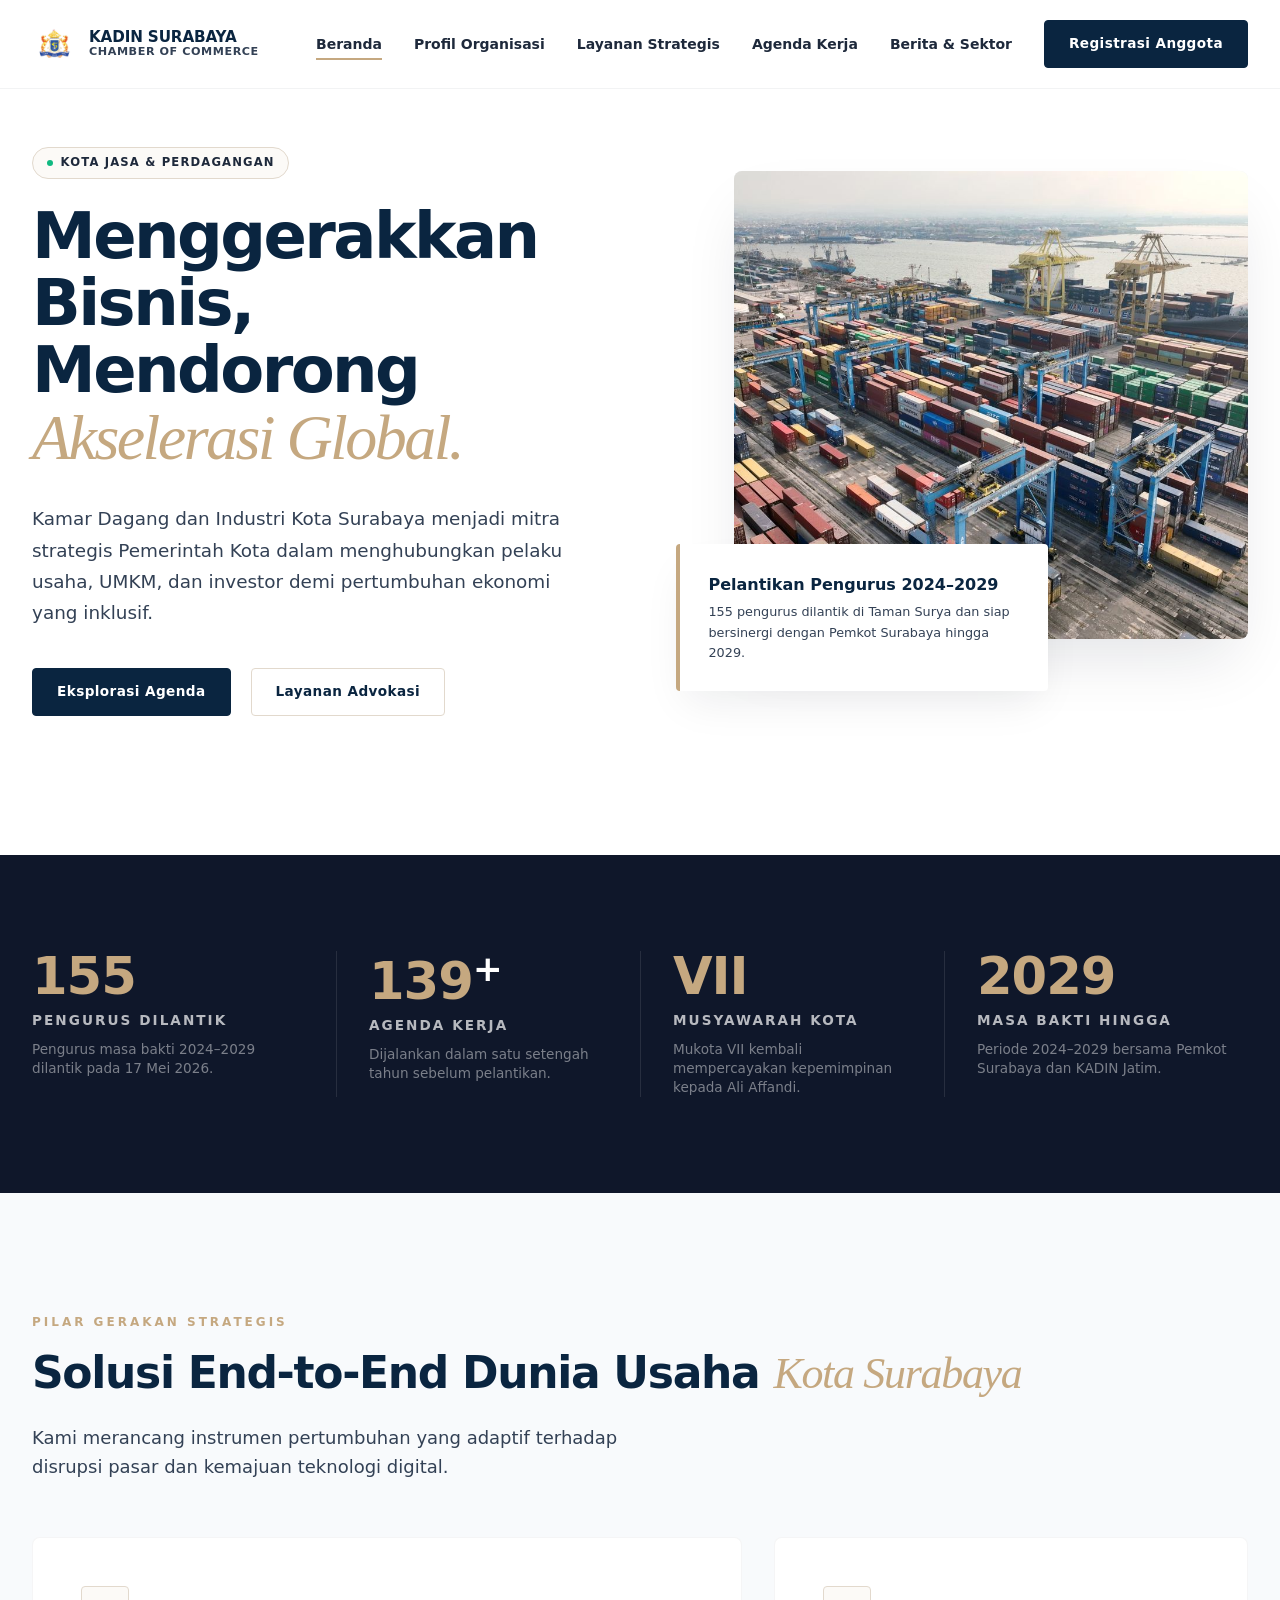
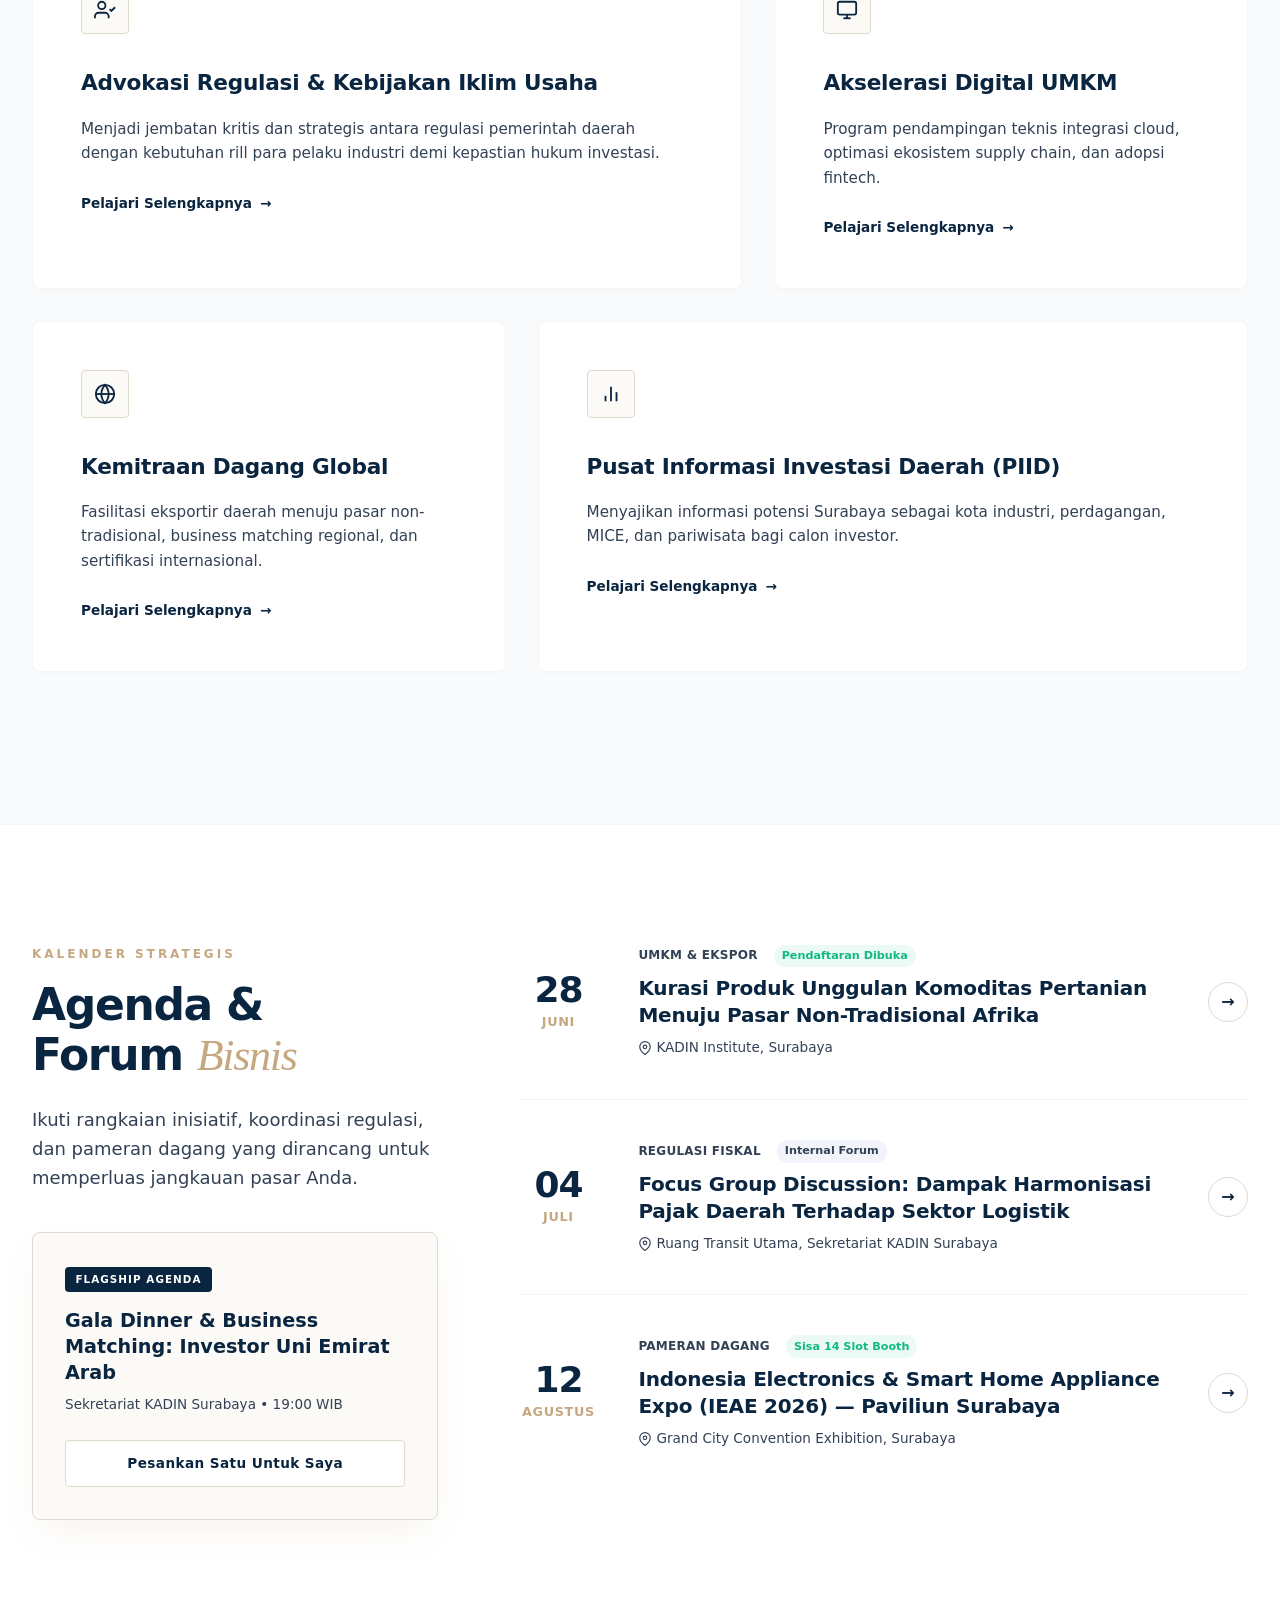
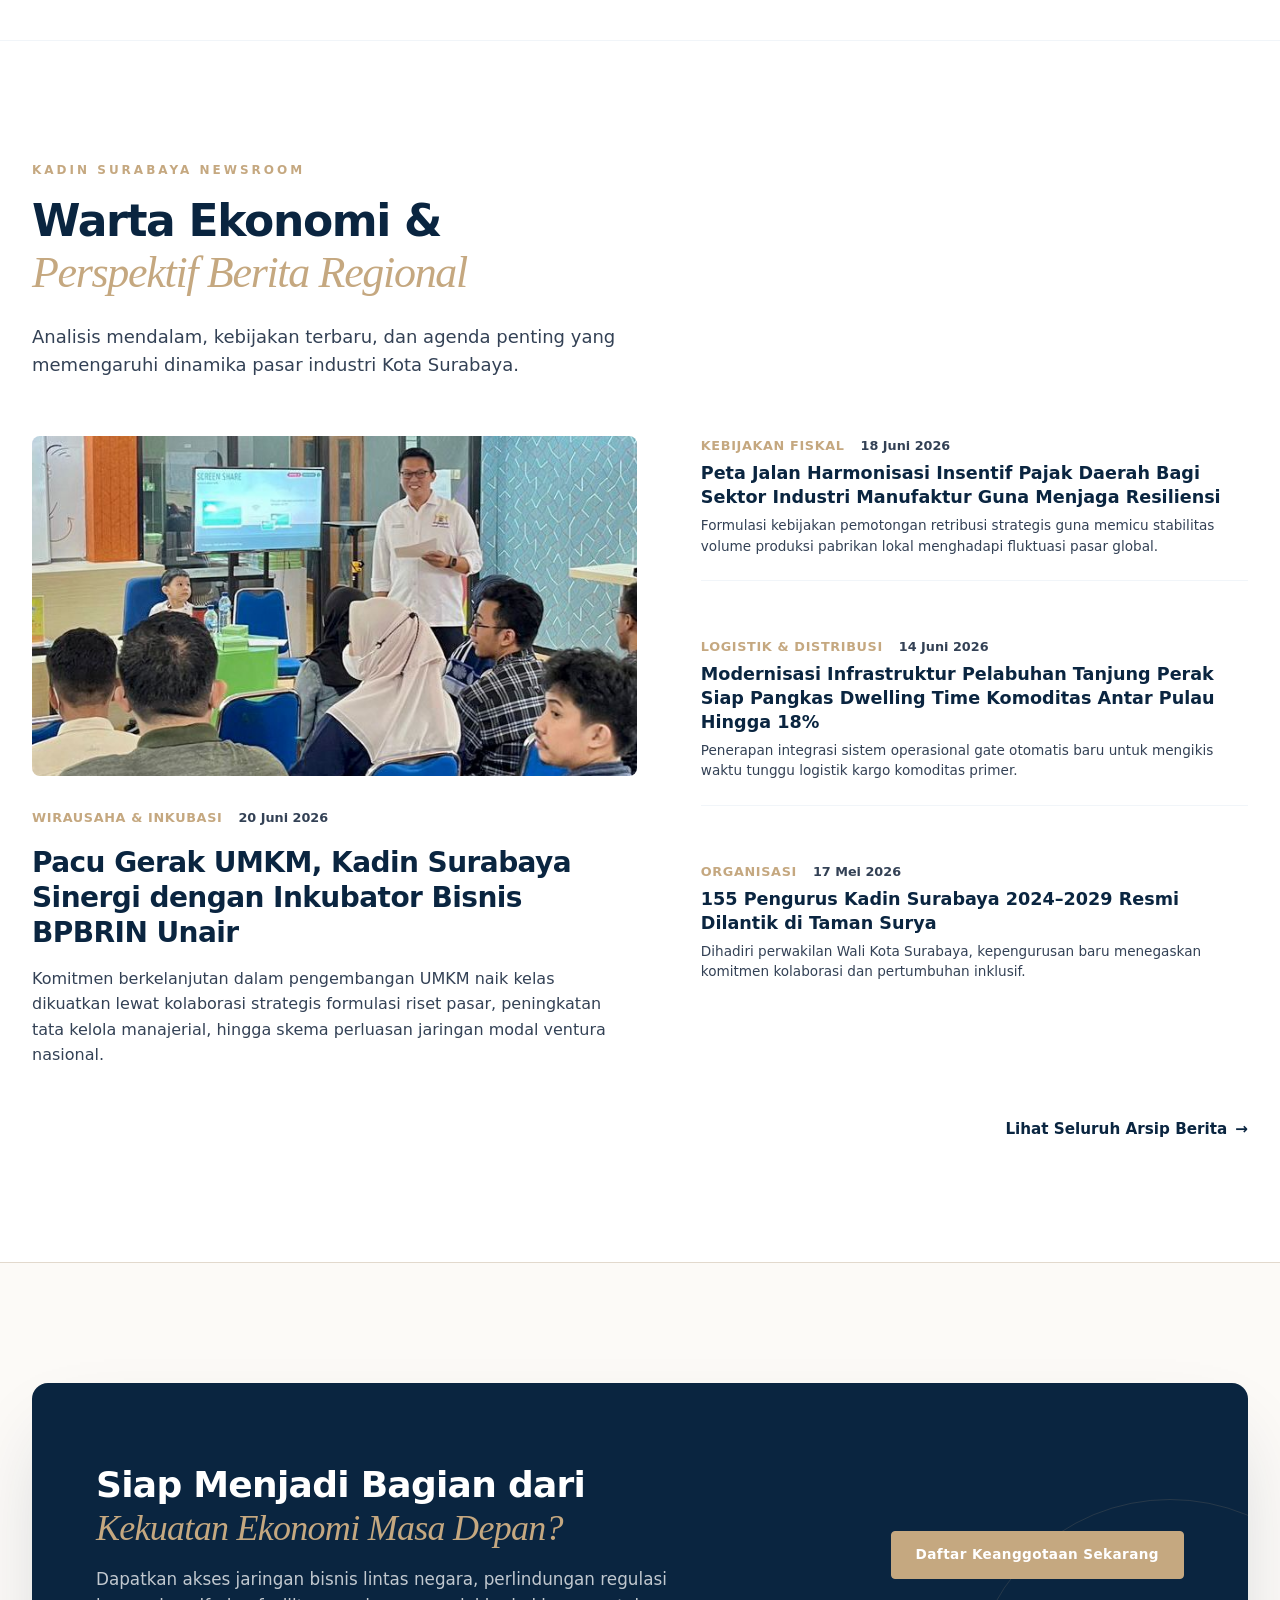
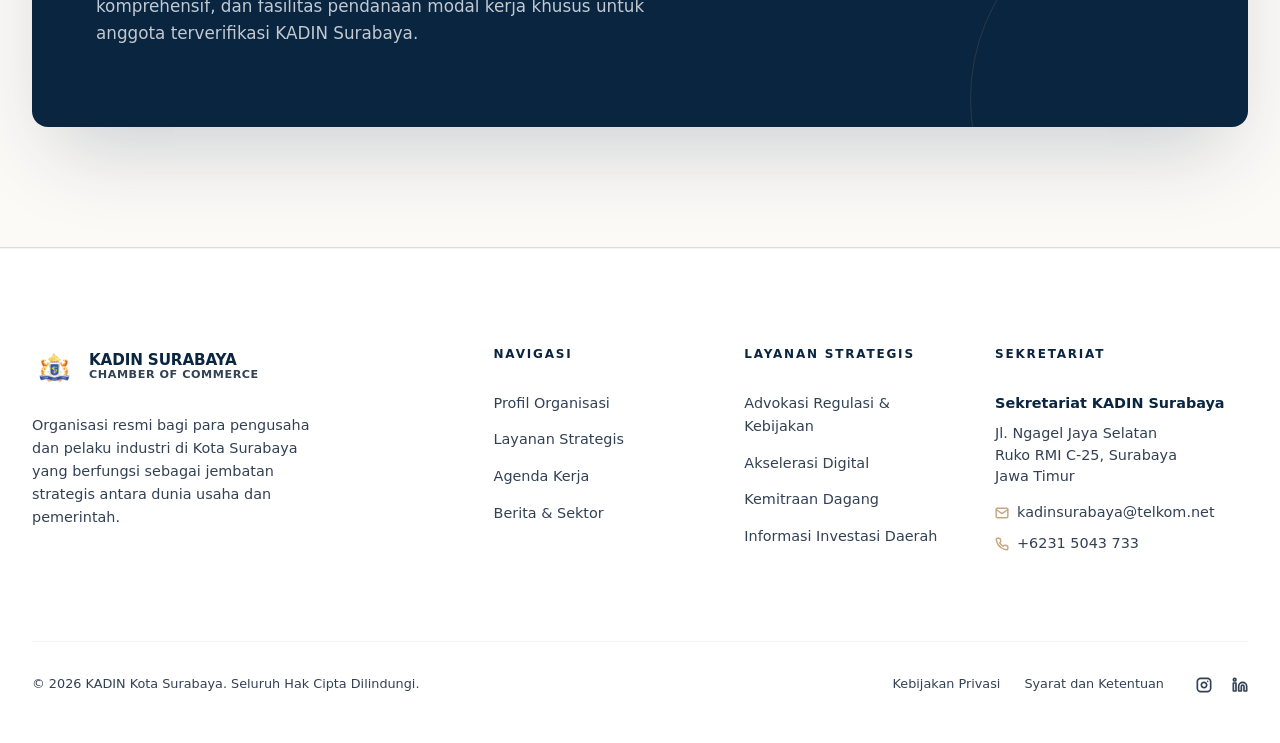
==== commit a83318c1: "pembaruan logo" ====
--- a/index.html
+++ b/index.html
@@ -20,7 +20,7 @@
             <div class="header-container">
                 <div class="brand-wrapper">
                 <a href="index.html" class="brand-anchor" aria-label="Beranda KADIN Surabaya">
-                    <img src="img/logo-kadin-jatim.png" alt="Logo KADIN" style="height: 45px; width: auto; display: block; object-fit: contain;" aria-hidden="true">
+                    <img src="img/logo-kadin-sby.jfif" alt="Logo KADIN" style="height: 45px; width: auto; display: block; object-fit: contain;" aria-hidden="true">
                     <div class="brand-text">
                         <div class="brand-title">KADIN SURABAYA</div>
                         <div class="brand-subtitle">Chamber of Commerce</div>
@@ -389,7 +389,7 @@
                 <div class="footer-column brand-col">
                     <div class="footer-logo-wrap">
                         <div class="brand-anchor">
-                            <img src="img/logo-kadin-jatim.png" alt="Logo KADIN" style="height: 45px; width: auto; display: block; object-fit: contain;" aria-hidden="true">
+                            <img src="img/logo-kadin-sby.jfif" alt="Logo KADIN" style="height: 45px; width: auto; display: block; object-fit: contain;" aria-hidden="true">
                             <div class="brand-text">
                                 <div class="brand-title" style="color: var(--navy-primary);">KADIN SURABAYA</div>
                                 <div class="brand-subtitle">Chamber of Commerce</div>
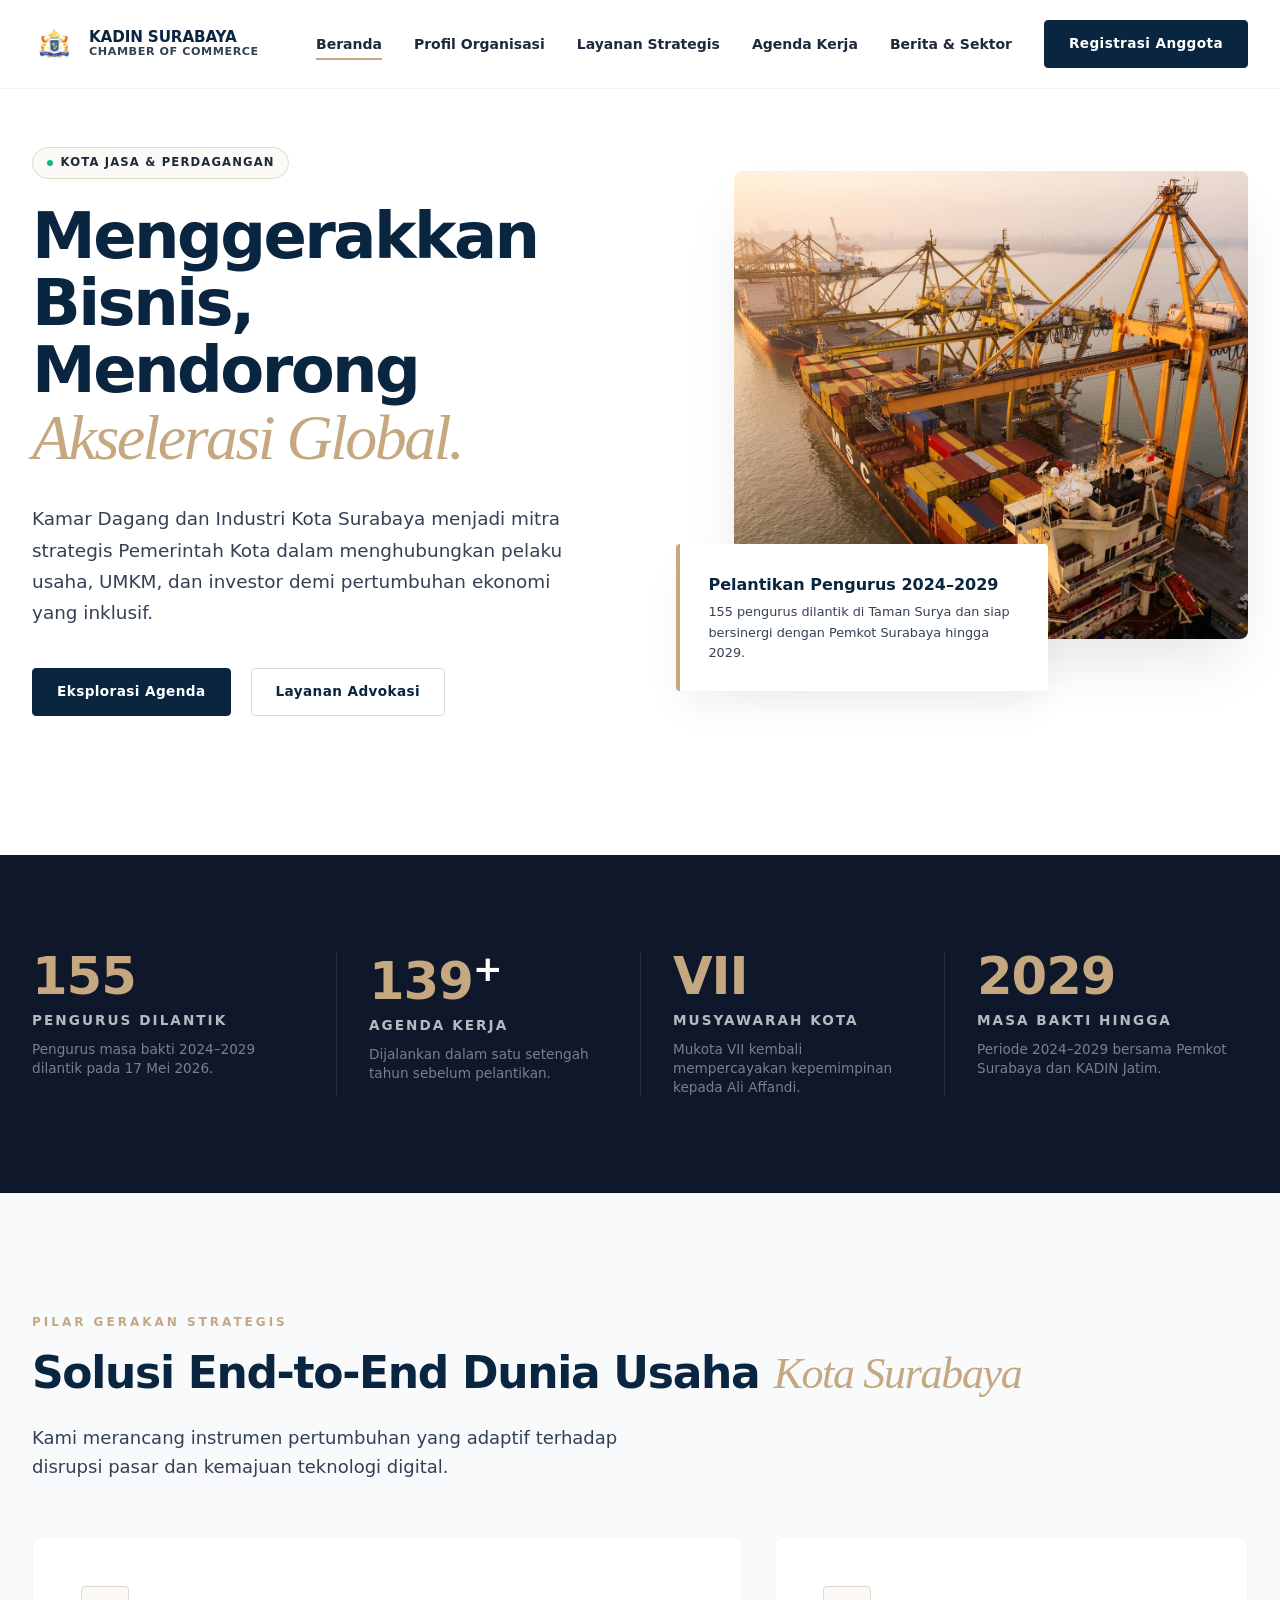
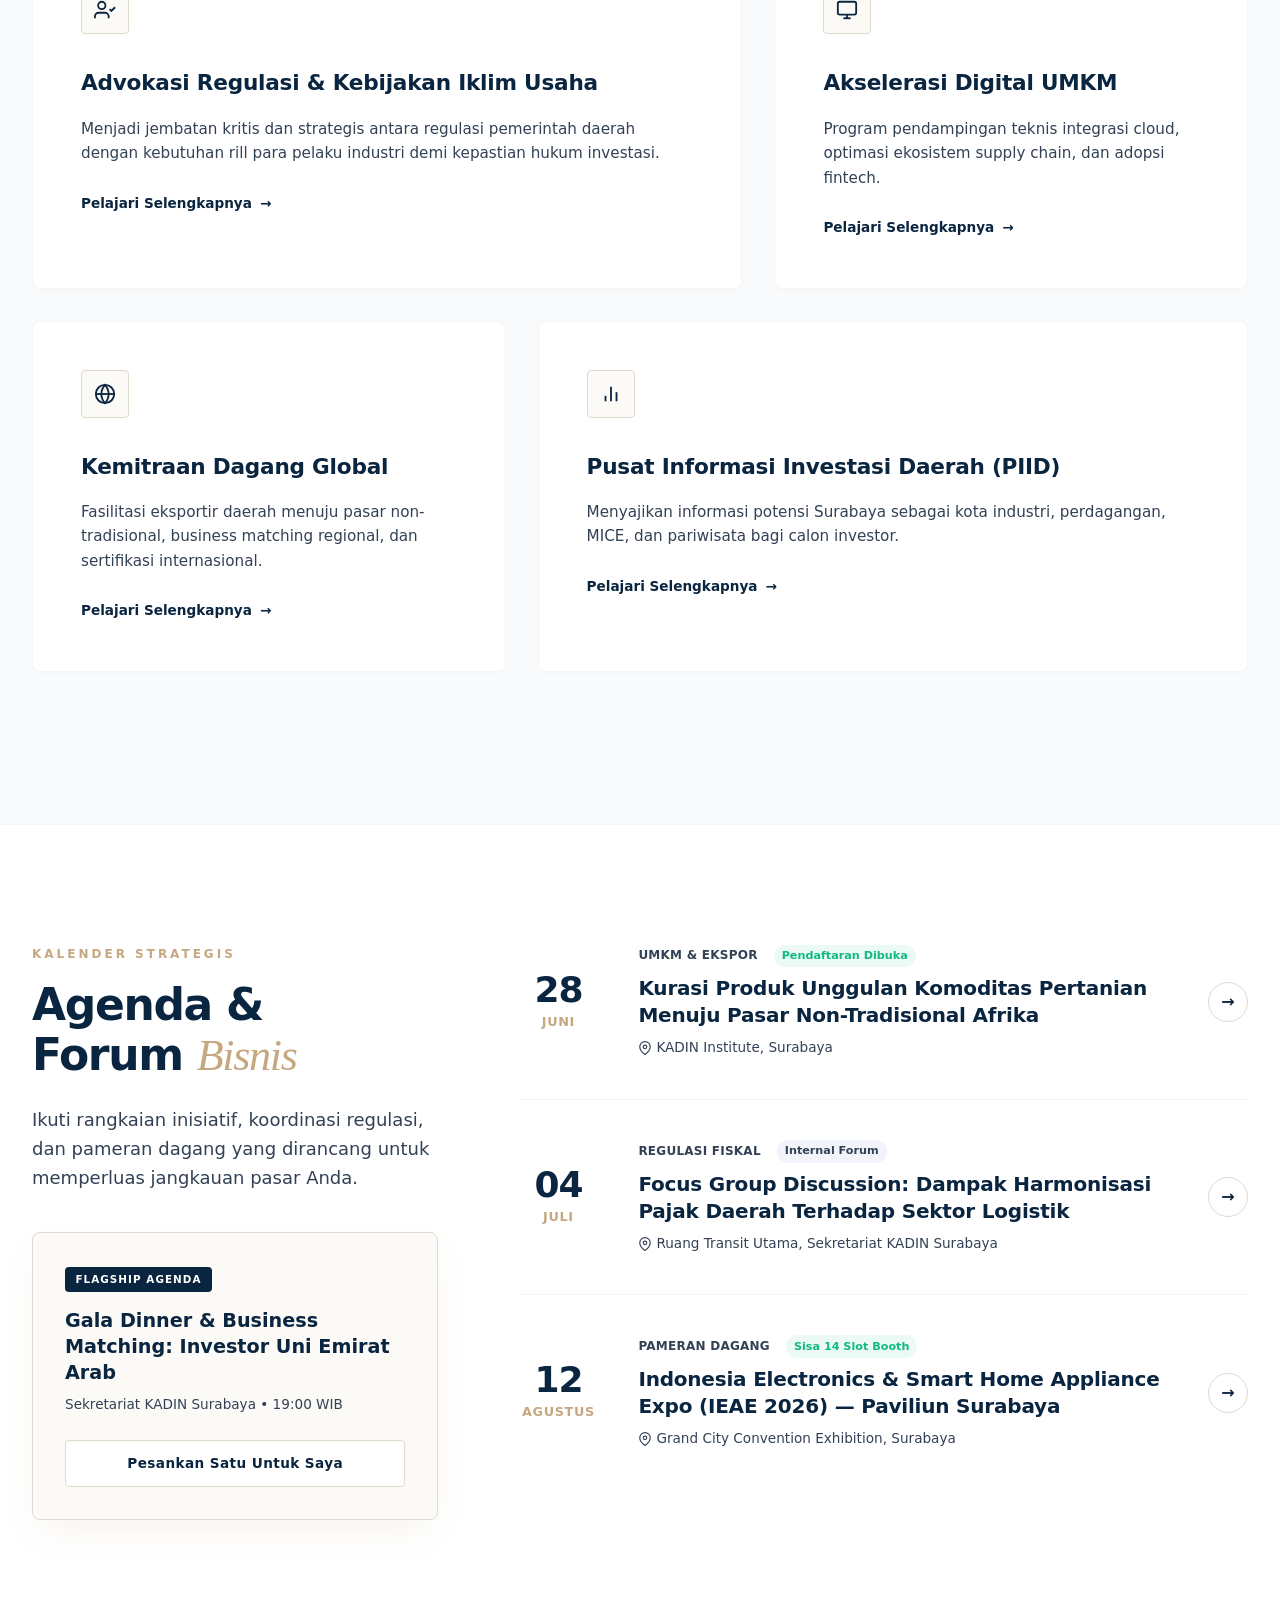
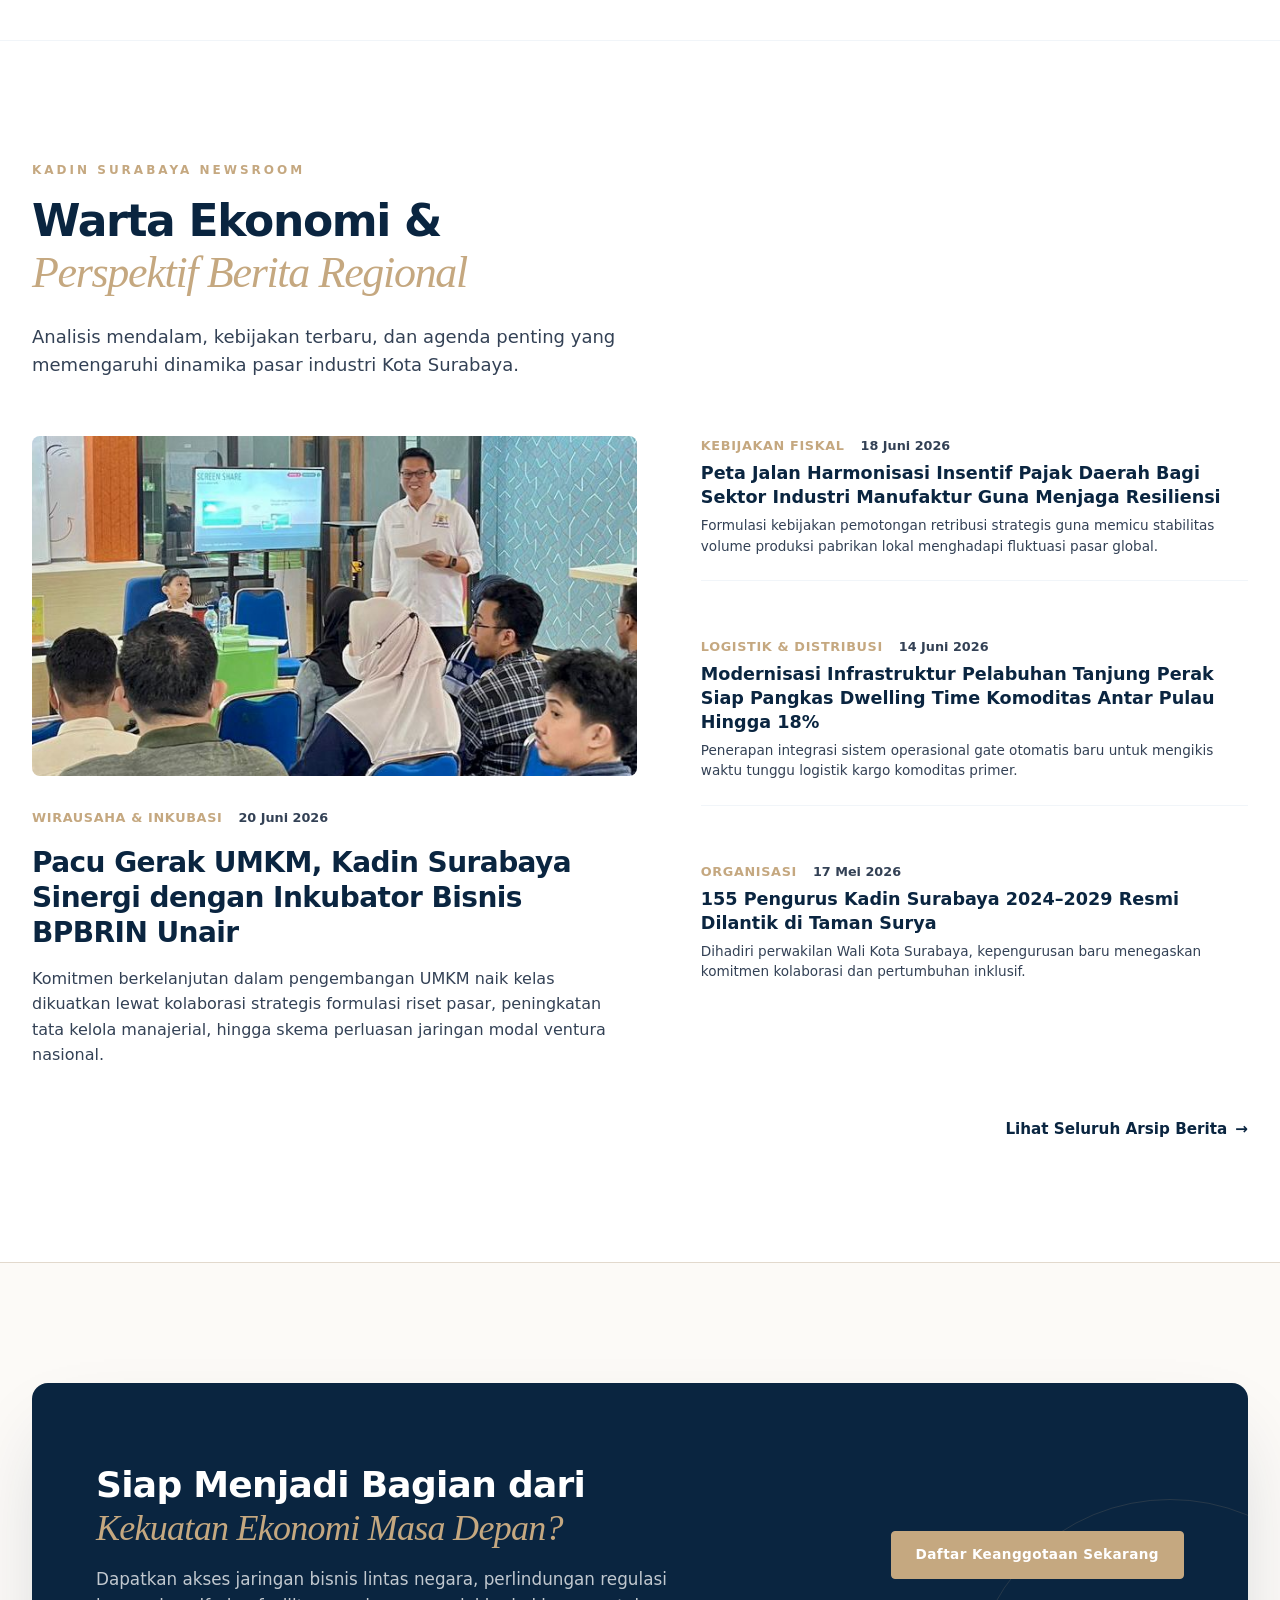
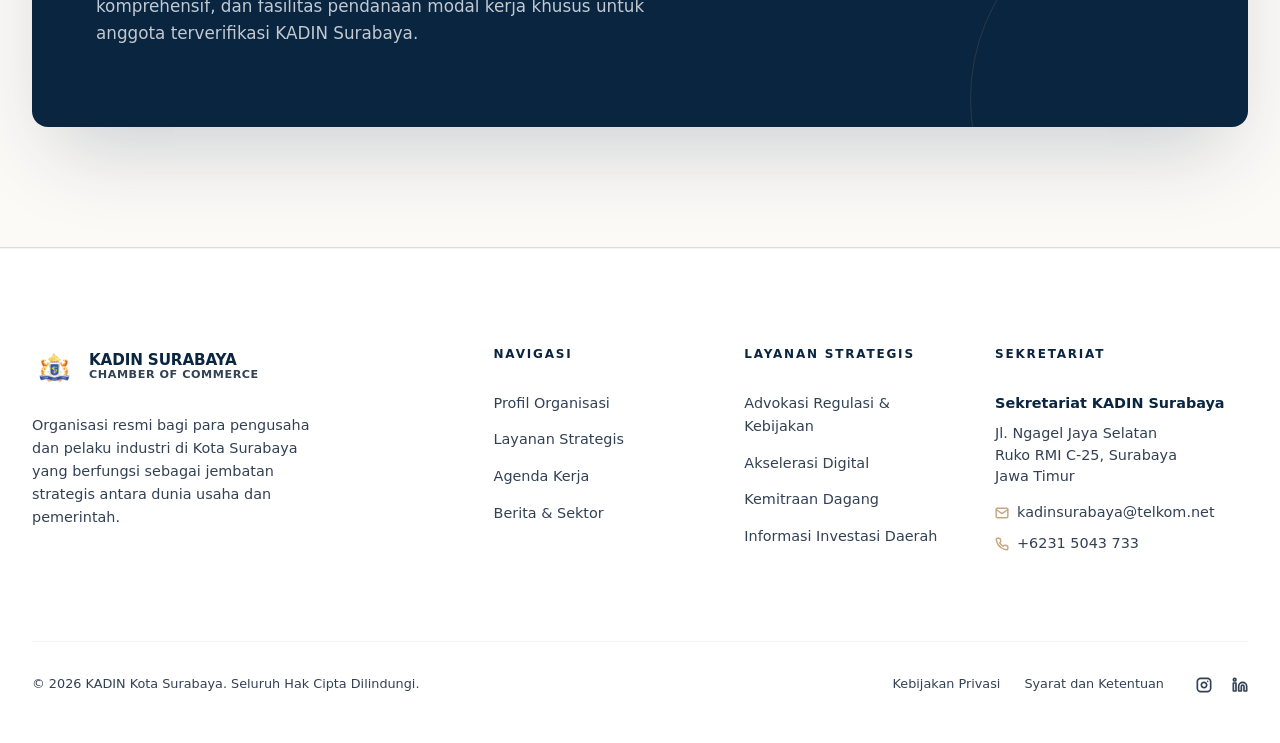
==== commit 1d49b18e: "pembaruan foto" ====
--- a/index.html
+++ b/index.html
@@ -100,7 +100,7 @@
                         <div class="hero-frame-container">
                             <div class="hero-image-main-wrap">
                                 <!-- Foto rill langsung otomatis presisi mengikuti bingkai berkat properti object-fit -->
-                                <img src="img/hero-kadin.jpg" alt="Aktivitas logistik dan terminal peti kemas pelabuhan" style="width: 100%; height: 100%; object-fit: cover; display: block;">
+                                <img src="img/foto-proyek-sby.jpeg" alt="Aktivitas logistik dan terminal peti kemas pelabuhan" style="width: 100%; height: 100%; object-fit: cover; display: block;">
                             </div>
                             <div class="hero-card-floating">
                                 <div class="floating-card-title">Pelantikan Pengurus 2024–2029</div>
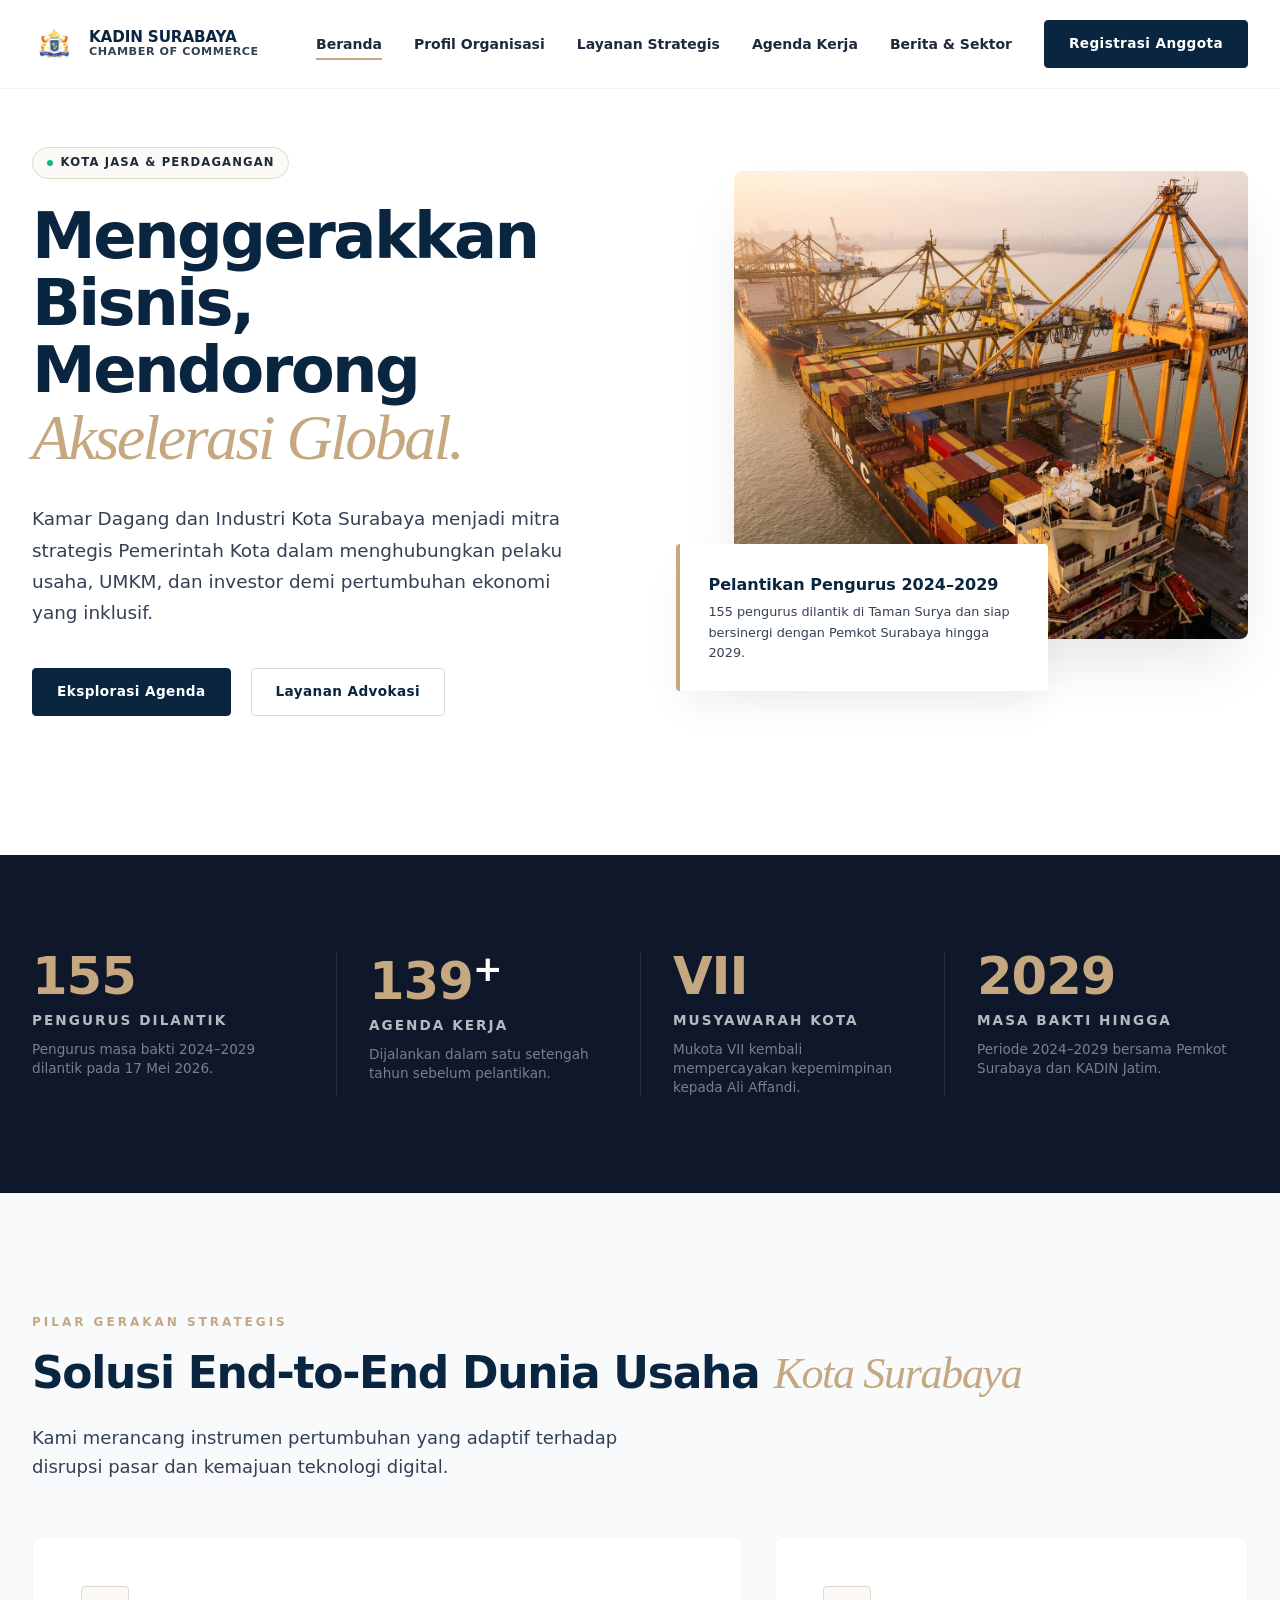
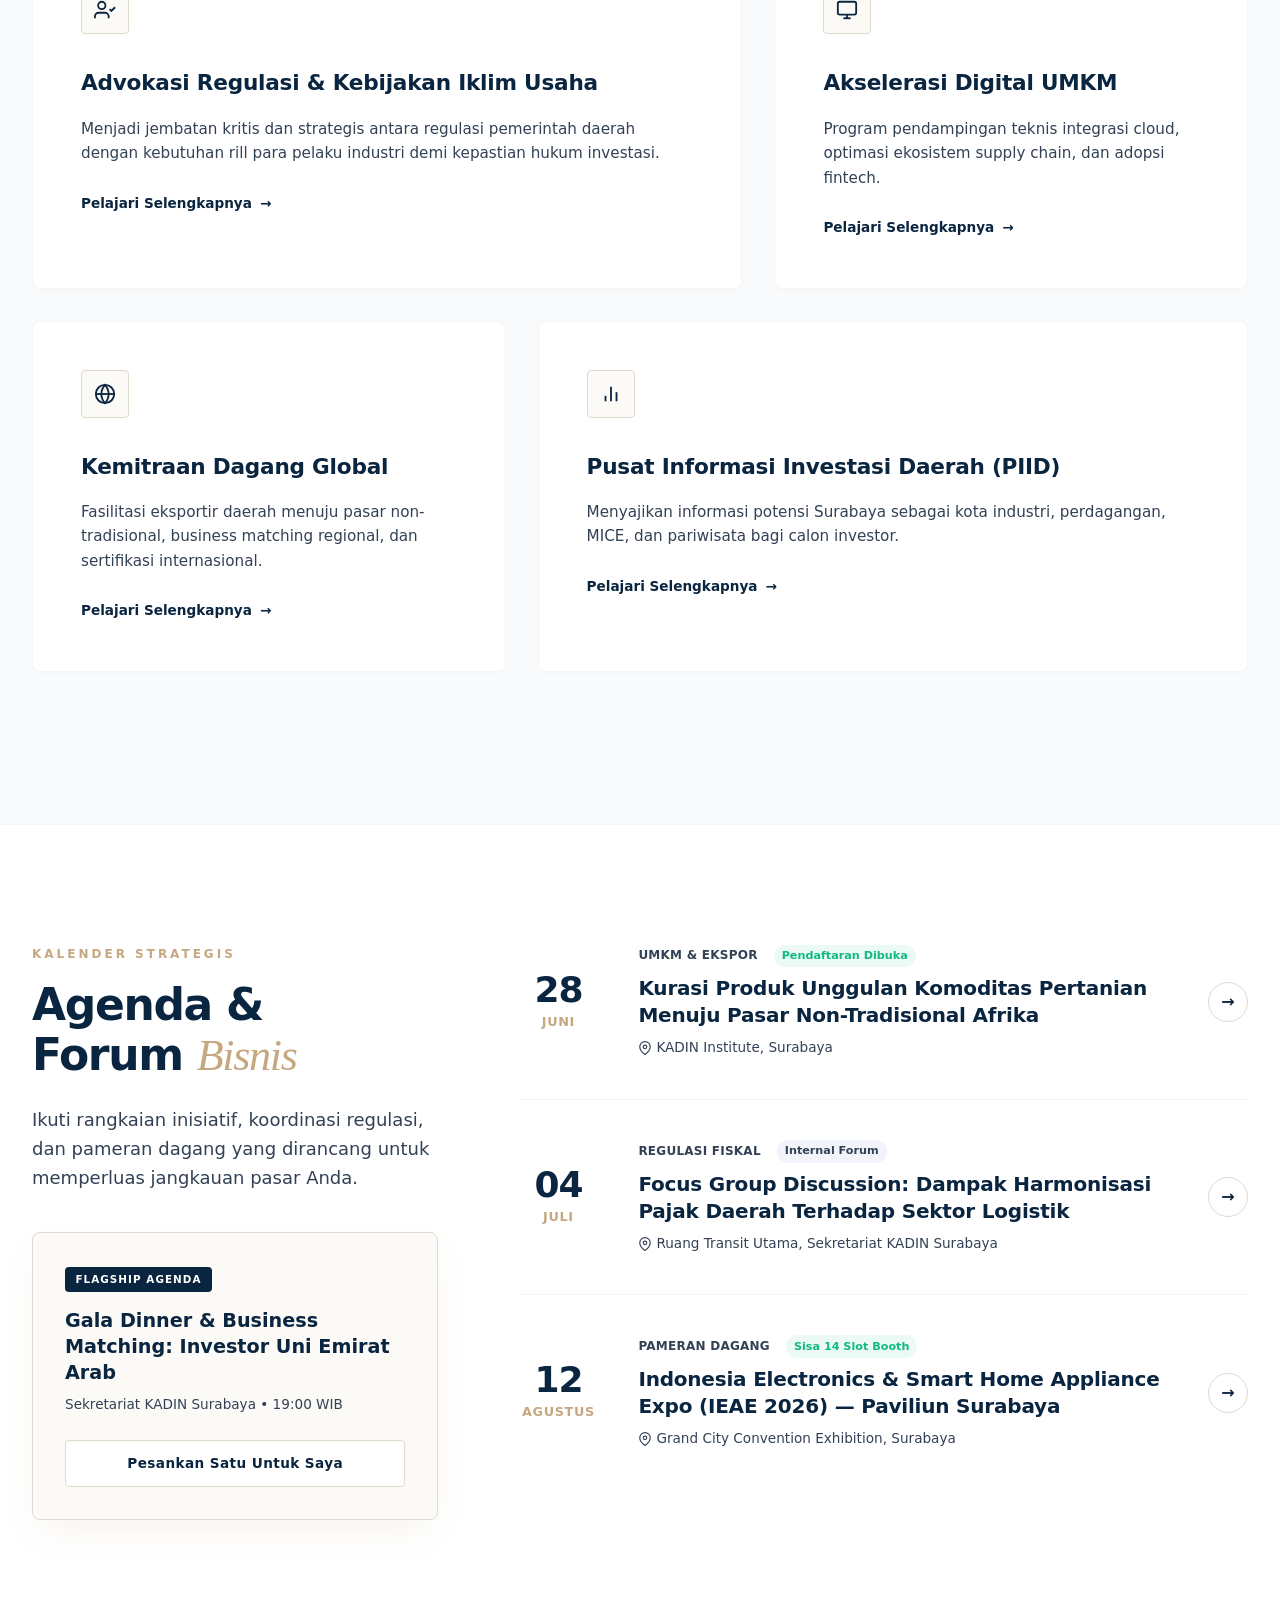
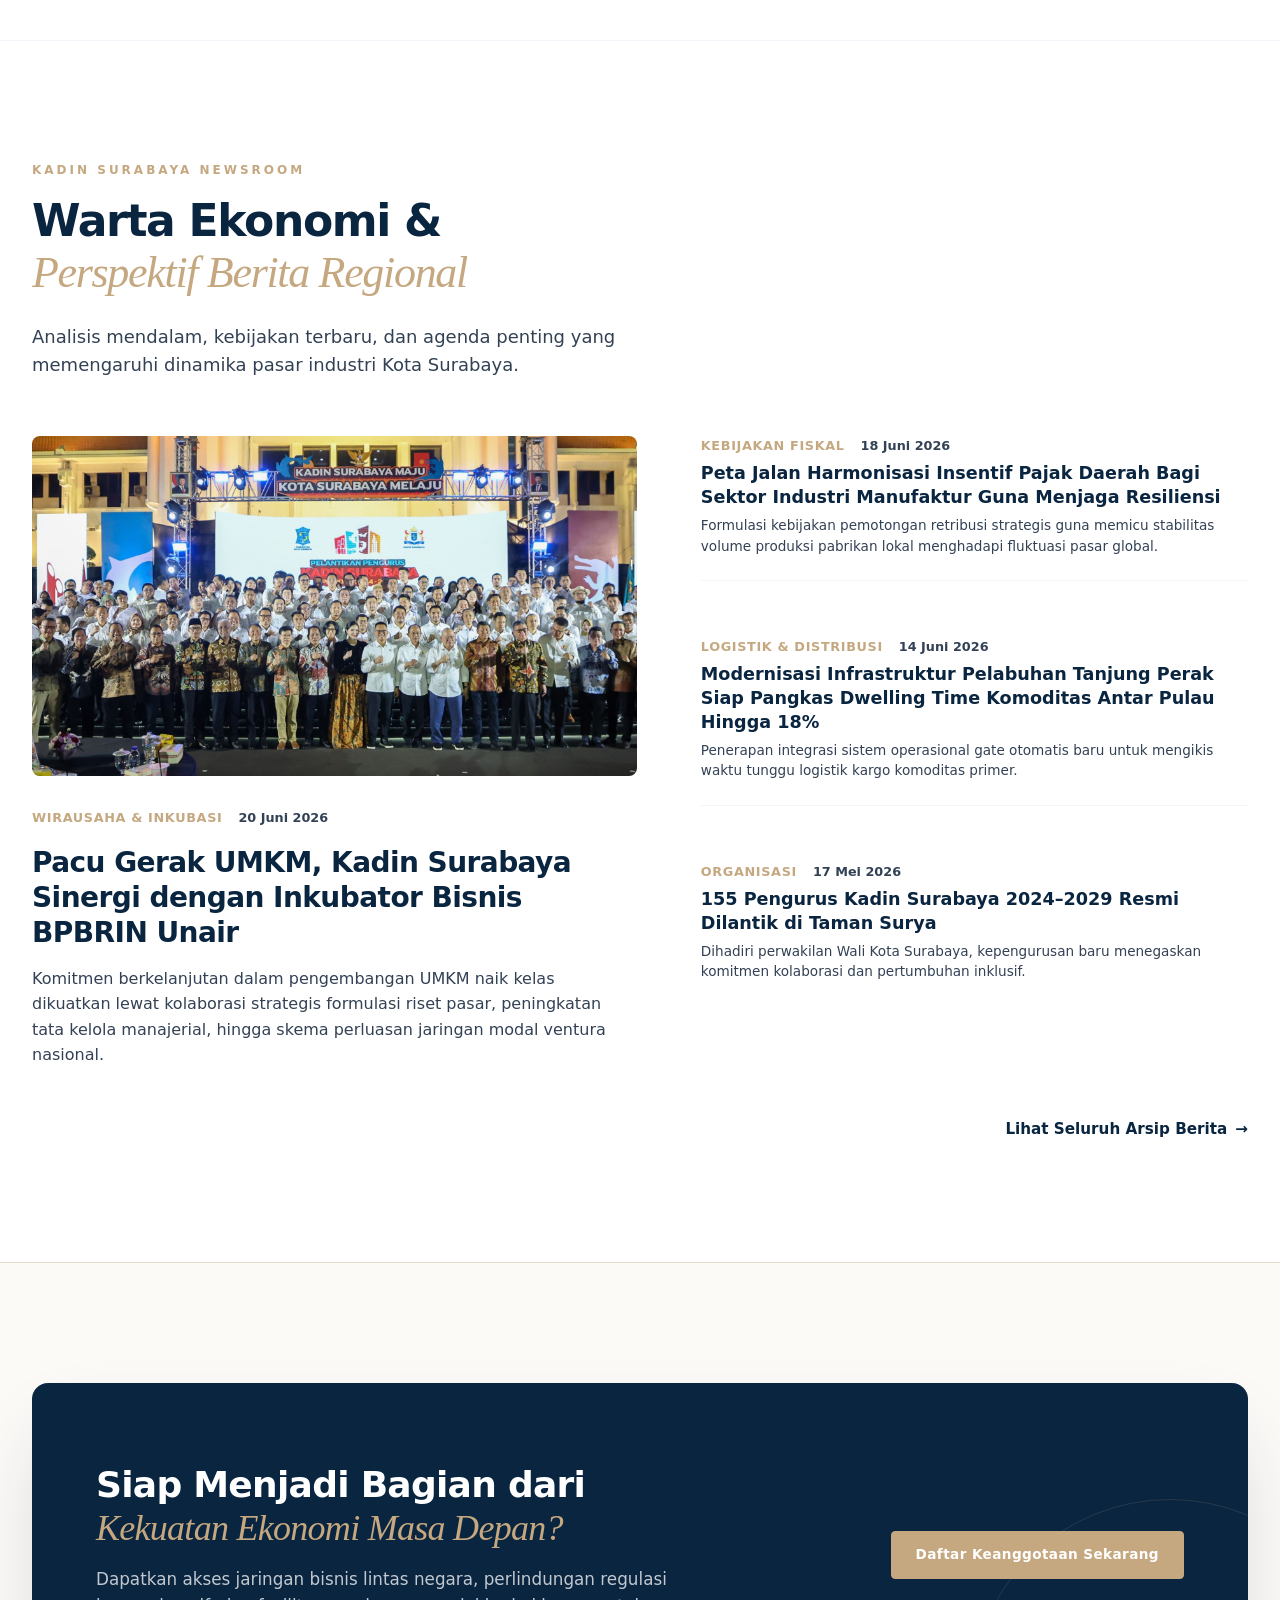
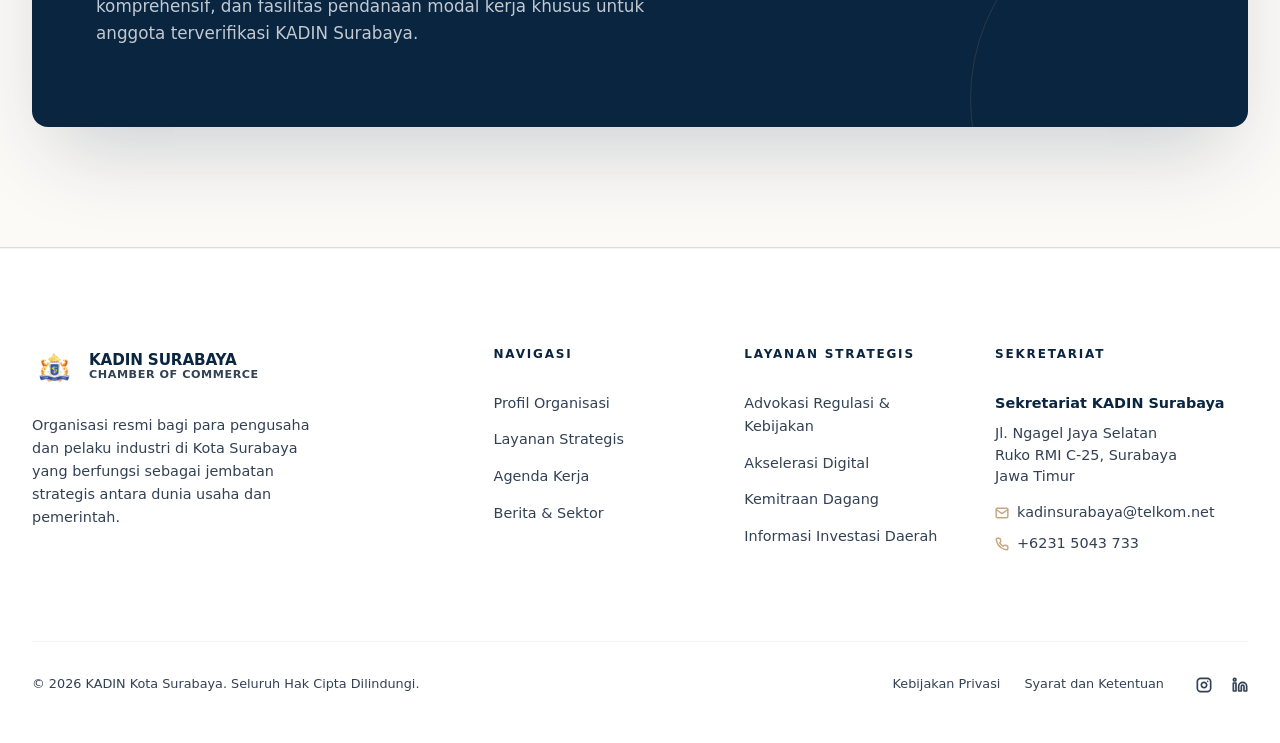
==== commit 2d6a91ef: "pembaruan" ====
--- a/index.html
+++ b/index.html
@@ -301,7 +301,7 @@
                         <a href="berita-single.html" class="article-featured-anchor" aria-label="Baca berita utama: Sinergi KADIN Surabaya dengan Inkubator Bisnis BPBRIN Unair">
                             <div class="article-featured-image-frame">
                                 <!-- Foto utama berita otomatis presisi tanpa merusak rasio berkat properti object-fit -->
-                                <img src="img/berita-utama.jpg" alt="Kolaborasi Strategis Kadin Surabaya dengan BPBRIN Unair" style="width: 100%; height: 100%; object-fit: cover; display: block;">
+                                <img src="img/fotbar-kadin-sby.jpg" alt="Kolaborasi Strategis Kadin Surabaya dengan BPBRIN Unair" style="width: 100%; height: 100%; object-fit: cover; display: block;">
                             </div>
                             <div class="article-meta-row">
                                 <span class="article-tag">Wirausaha & Inkubasi</span>
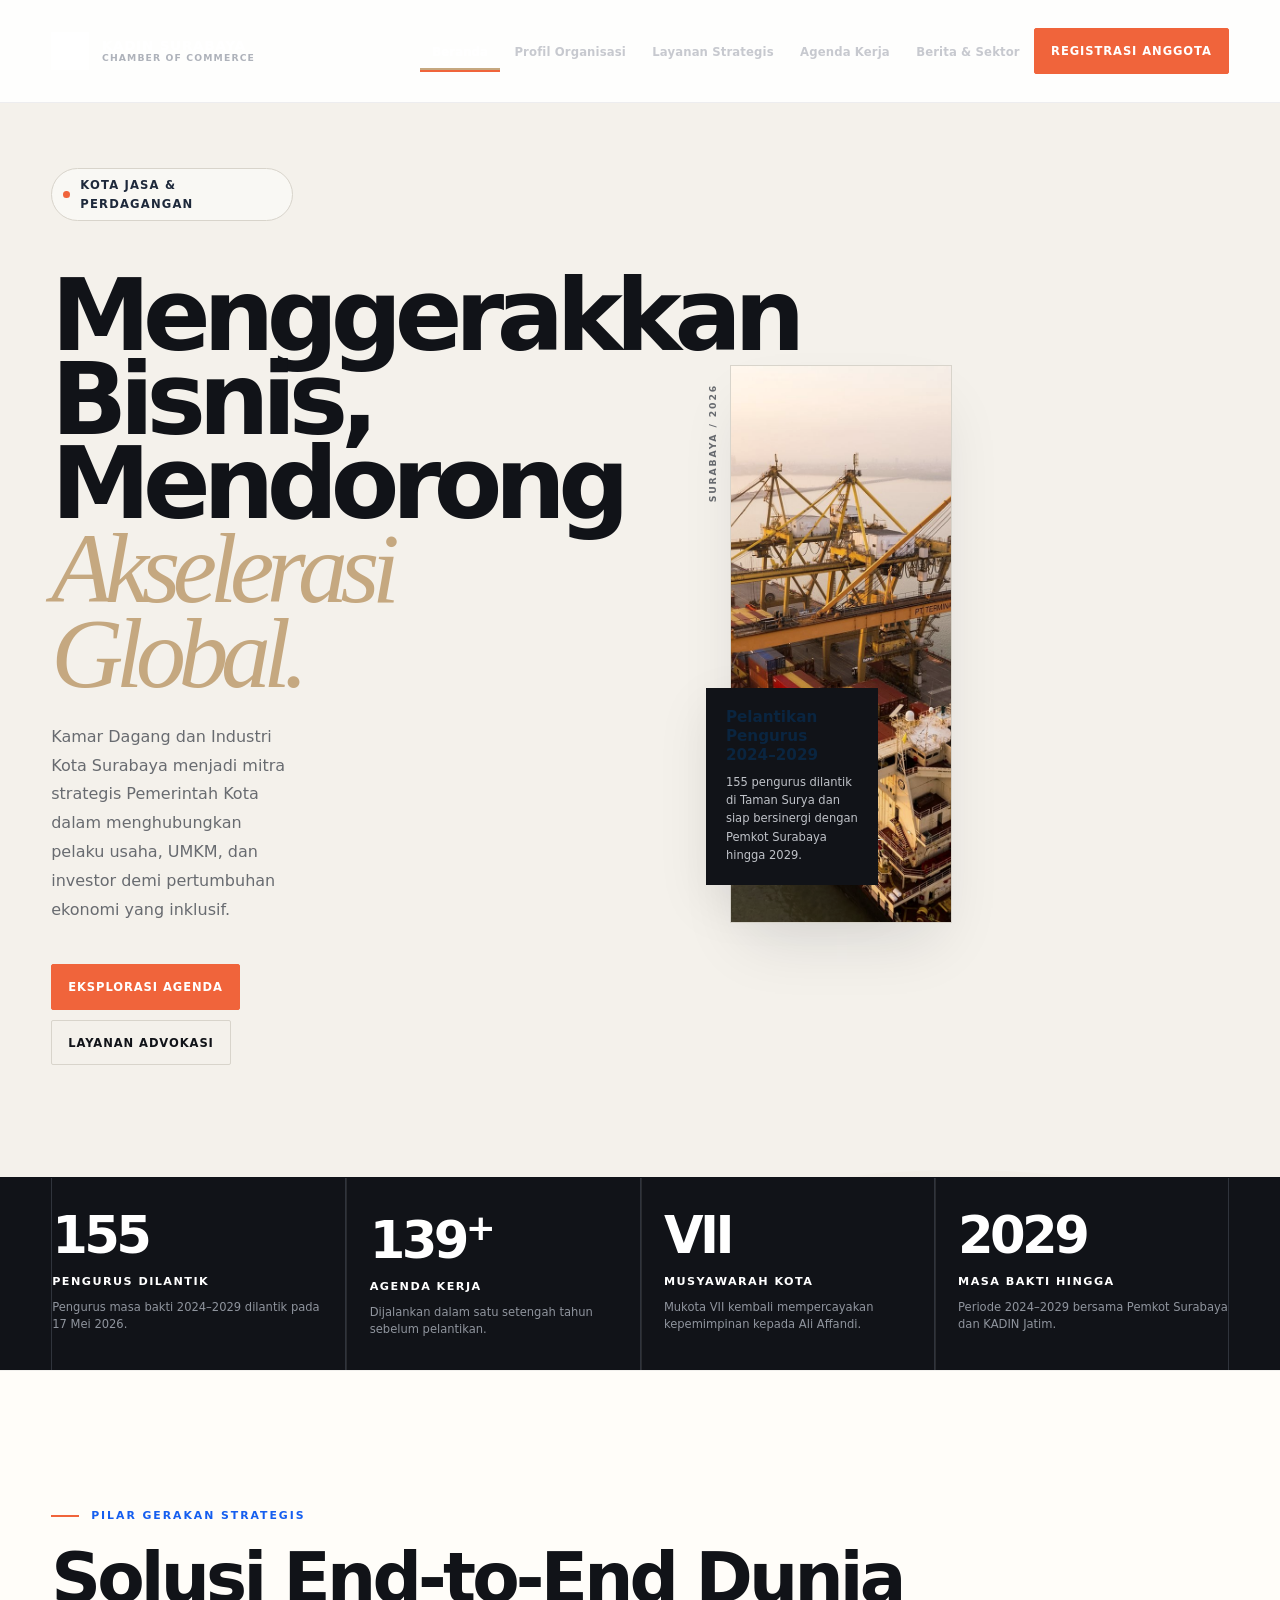
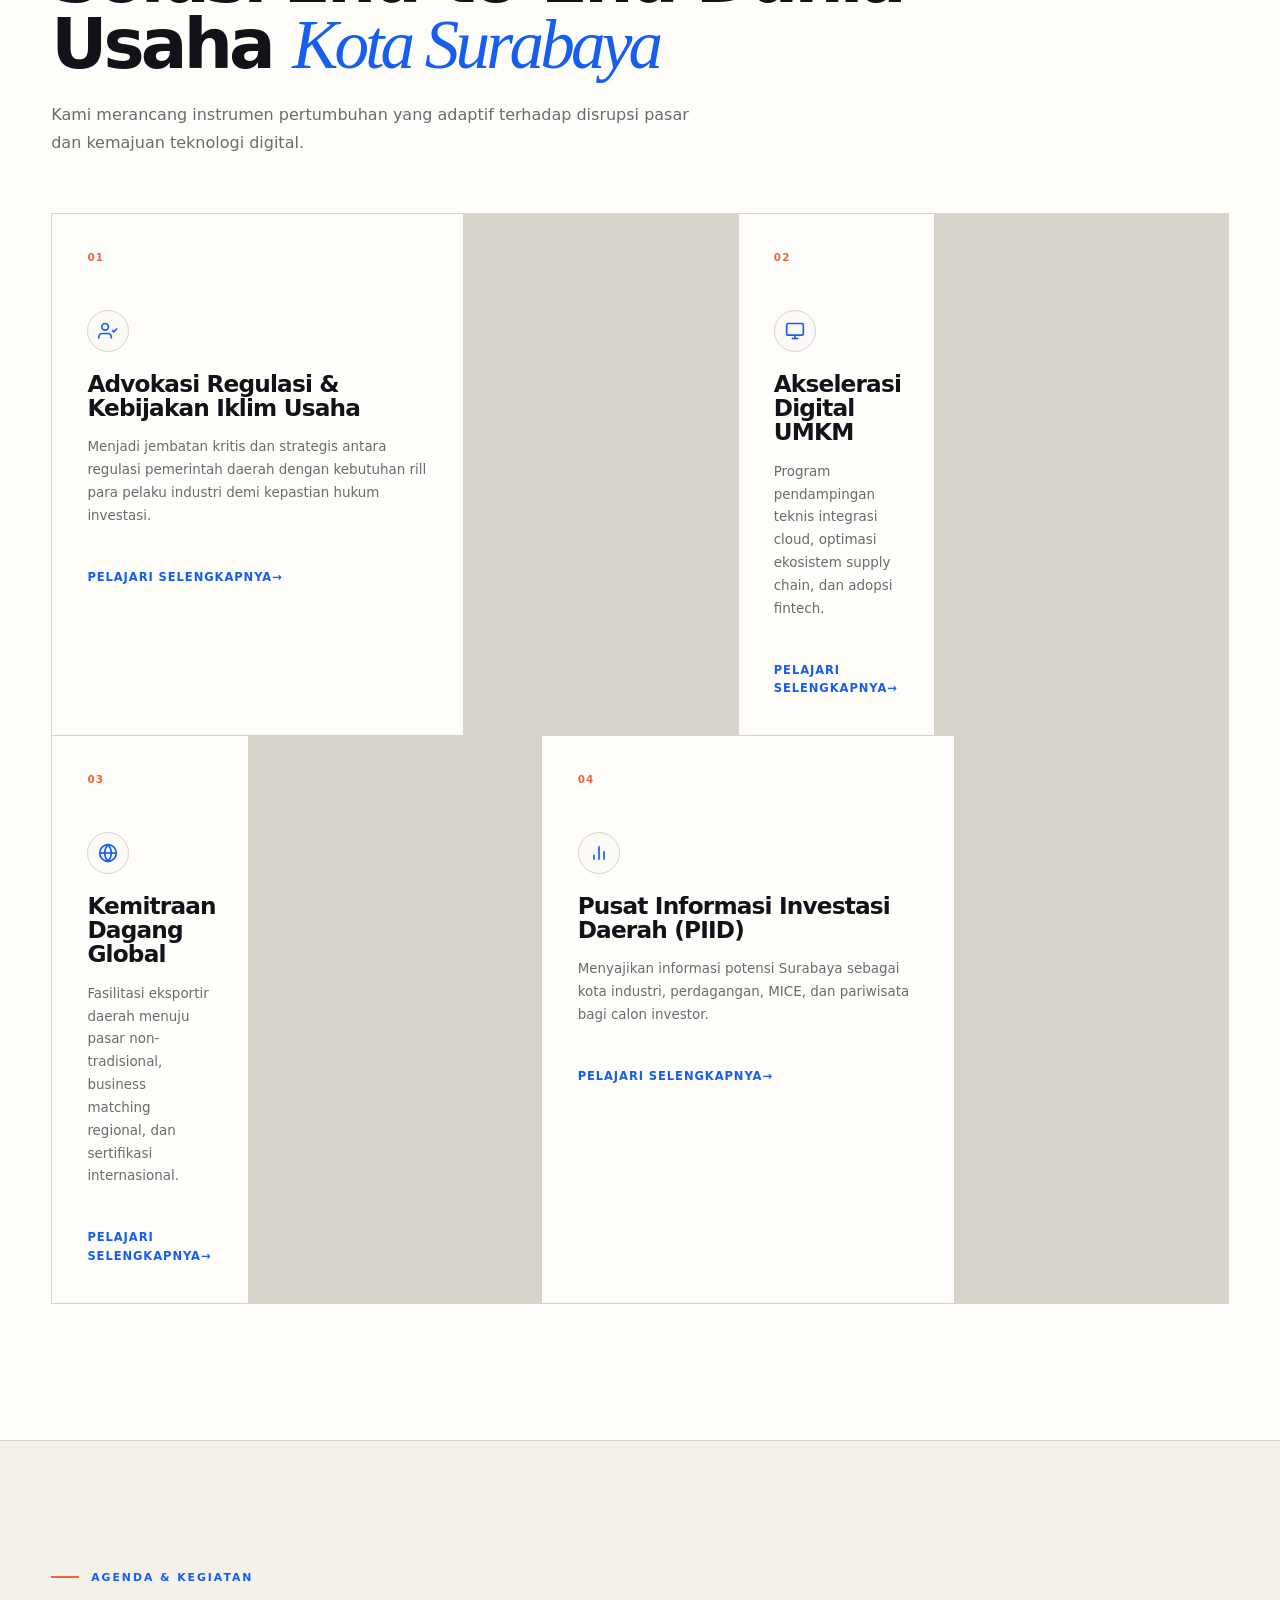
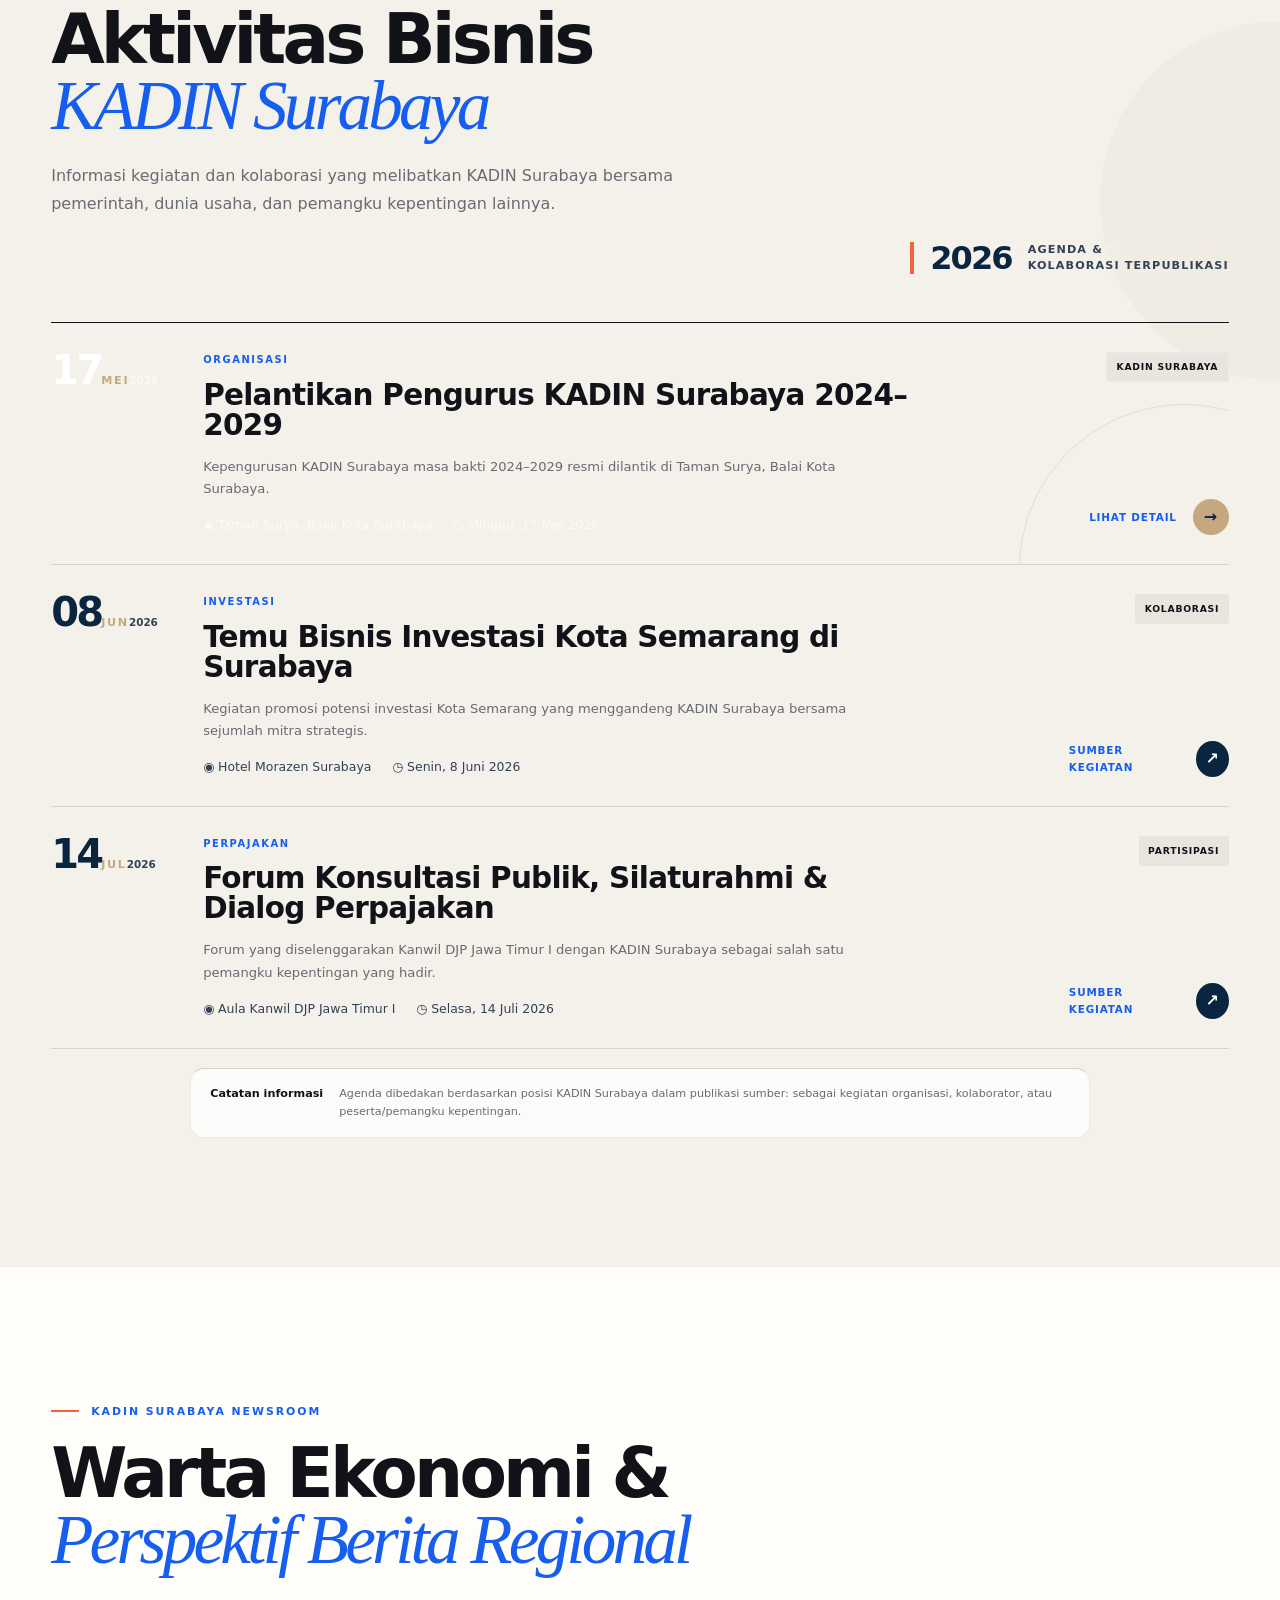
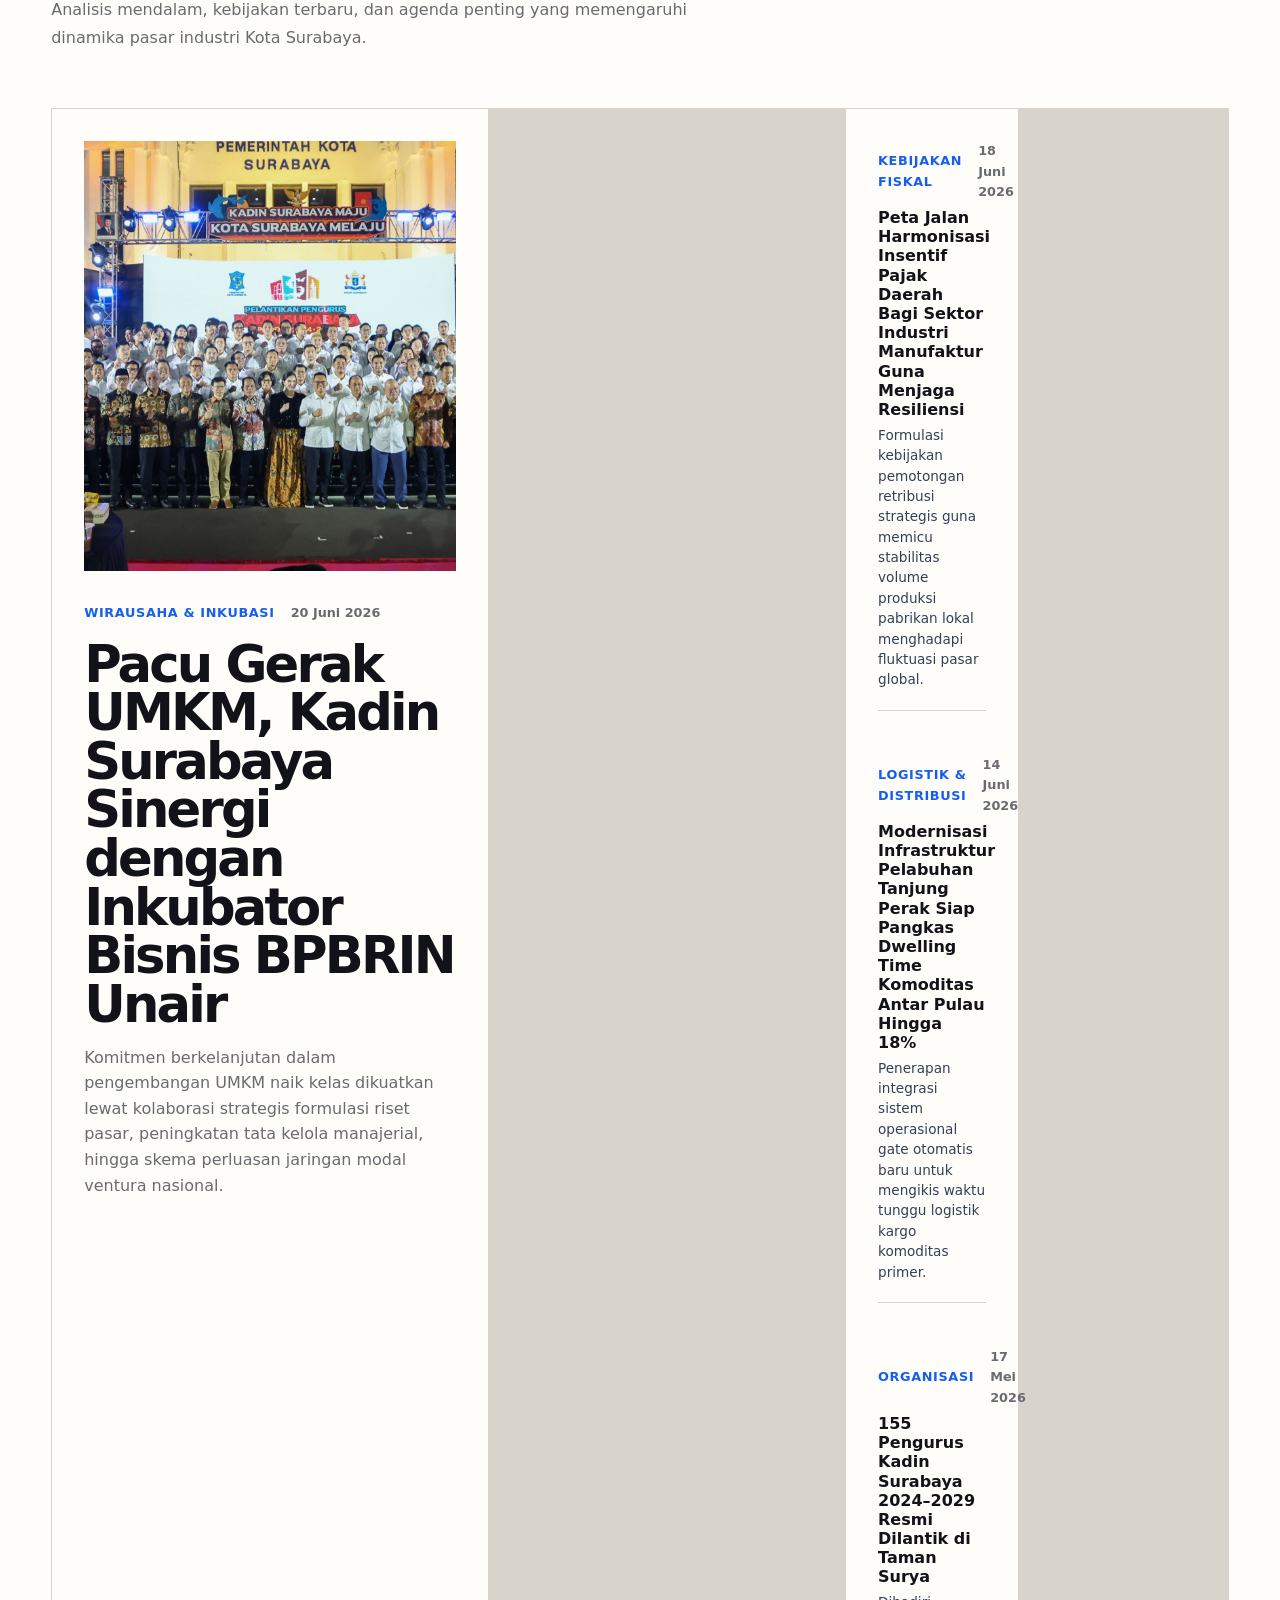
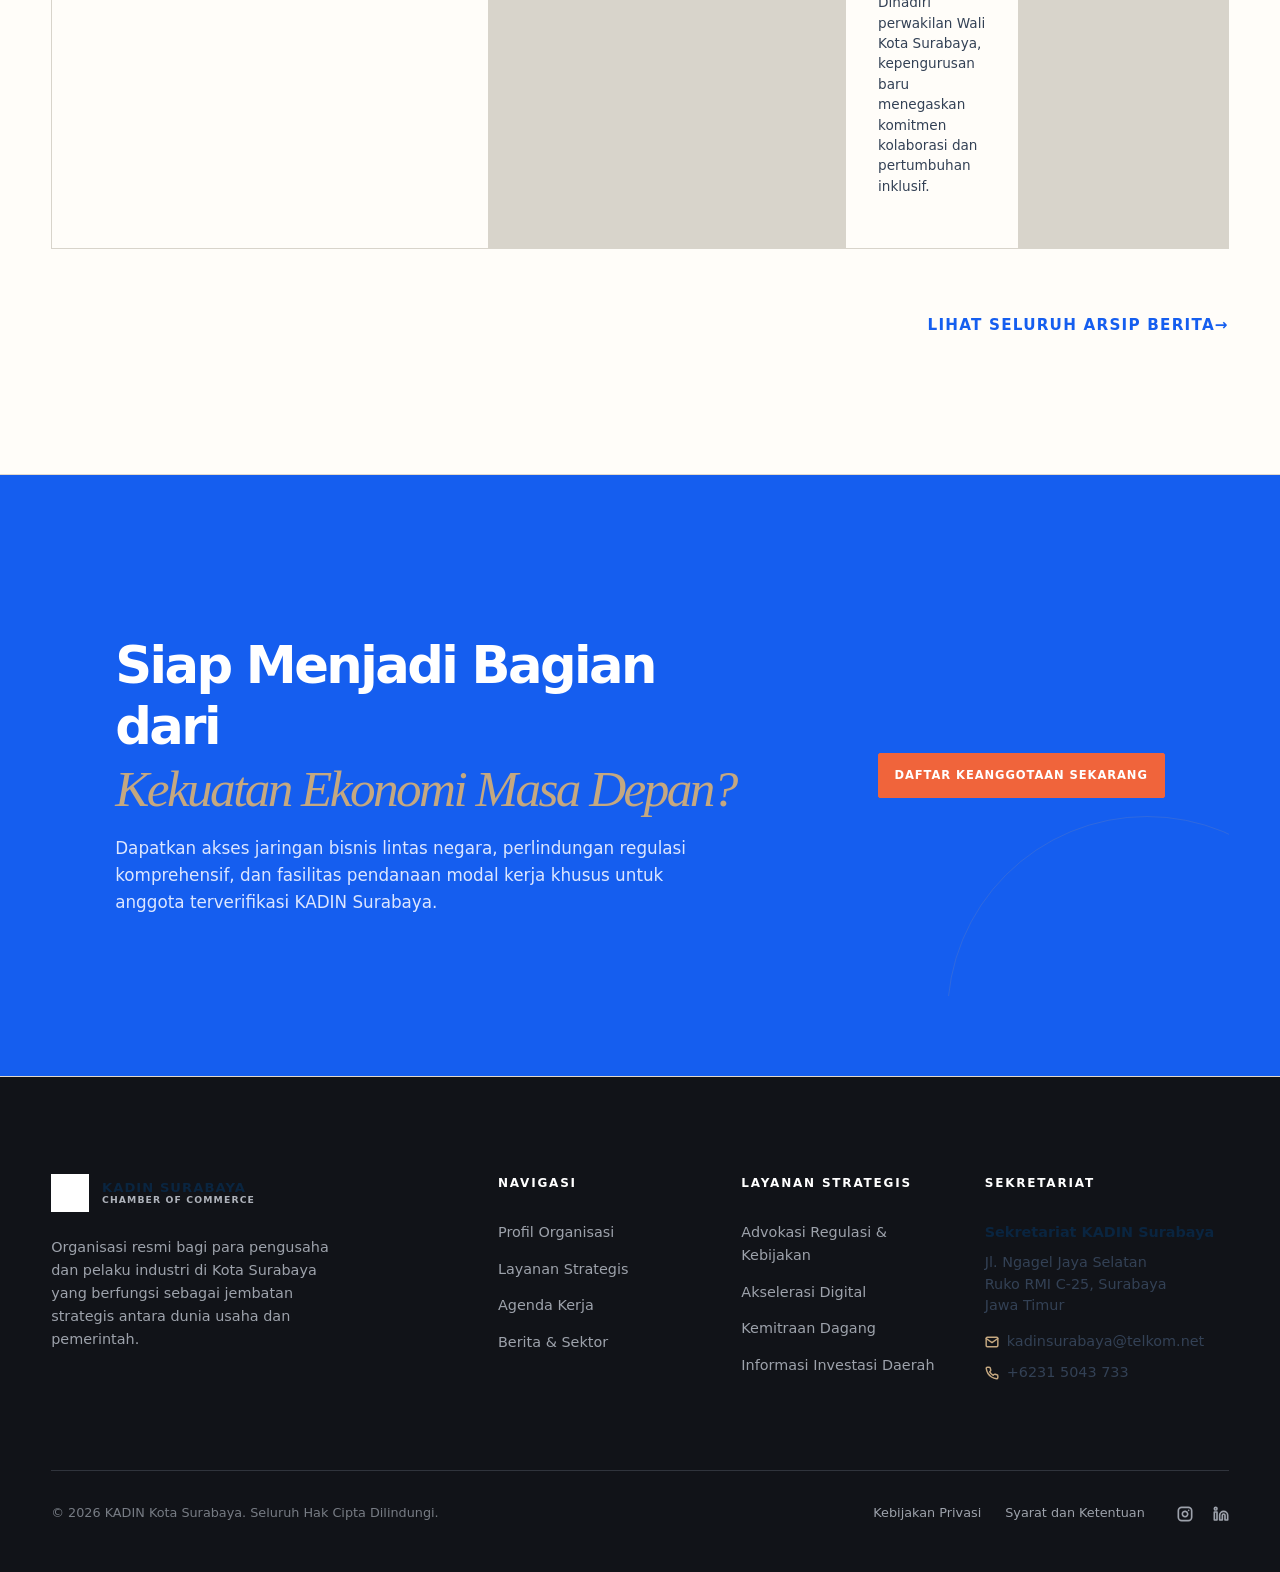
==== commit 6a006fc0: "website" ====
--- a/index.html
+++ b/index.html
@@ -3,6 +3,7 @@
 <head>
     <meta charset="UTF-8">
     <meta name="viewport" content="width=device-width, initial-scale=1.0">
+    <meta name="theme-color" content="#0a2540">
     <title>KADIN Surabaya — Akselerasi Ekonomi Terintegrasi</title>
     <meta name="description" content="Platform resmi Kamar Dagang dan Industri (KADIN) Kota Surabaya. Menghubungkan ekosistem bisnis, UMKM, dan investasi global demi pertumbuhan ekonomi inklusif.">
     
@@ -35,7 +36,7 @@
                         <li><a href="layanan.html" class="nav-item-link">Layanan Strategis</a></li>
                         <li><a href="#agenda" class="nav-item-link">Agenda Kerja</a></li>
                         <li><a href="berita-sektor.html" class="nav-item-link">Berita & Sektor</a></li>
-                        <li><a href="https://wa.me/+62XXXXXXXXXX?text=Hai%20Admin%20KADIN%20SURABAYA%2C%20Aku%20mau%20daftar%20jadi%20anggota.%20Tolong%20bantu%20ya%21" target="_blank" rel="noopener noreferrer" class="btn-premium primary">Registrasi Anggota</a></li>
+                        <li><a href="#" target="_blank" rel="noopener noreferrer" class="btn-premium primary">Registrasi Anggota</a></li>
                     </ul>
                 </nav>
 
@@ -67,7 +68,7 @@
                 <li><a href="#agenda" class="mobile-nav-link">Agenda Kerja</a></li>
                 <li><a href="berita-sektor.html" class="mobile-nav-link">Berita & Sektor</a></li>
                 <li style="margin-top: 2.5rem;">
-                    <a href="https://wa.me/+62XXXXXXXXXX?text=Hai%20Admin%20KADIN%20SURABAYA%2C%20Aku%20mau%20daftar%20jadi%20anggota.%20Tolong%20bantu%20ya%21" target="_blank" rel="noopener noreferrer" class="btn-premium primary" style="display: flex; width: 100%; text-align: center; justify-content: center;">Registrasi Keanggotaan</a>
+                    <a href="#" target="_blank" rel="noopener noreferrer" class="btn-premium primary" style="display: flex; width: 100%; text-align: center; justify-content: center;">Registrasi Keanggotaan</a>
                 </li>
             </ul>
         </div>
@@ -100,7 +101,7 @@
                         <div class="hero-frame-container">
                             <div class="hero-image-main-wrap">
                                 <!-- Foto rill langsung otomatis presisi mengikuti bingkai berkat properti object-fit -->
-                                <img src="img/foto-proyek-sby.jpeg" alt="Aktivitas logistik dan terminal peti kemas pelabuhan" style="width: 100%; height: 100%; object-fit: cover; display: block;">
+                                <img src="img/foto-proyek-sby.jpeg" alt="Aktivitas logistik dan terminal peti kemas pelabuhan" style="width: 100%; height: 100%; object-fit: cover; display: block;" loading="lazy">
                             </div>
                             <div class="hero-card-floating">
                                 <div class="floating-card-title">Pelantikan Pengurus 2024–2029</div>
@@ -194,99 +195,36 @@
         </section>
 
         <!-- STRATEGIC TIMELINE: AGENDA KERJA & FORUM -->
-        <section class="agenda-root" id="agenda" aria-label="Agenda Kerja KADIN Surabaya">
-            <div class="container">
-                <div class="agenda-layout-table">
-                    
-                    <!-- Sisi Kiri: Sticky Header Block & Flagship Highlight -->
-                    <div class="agenda-sticky-cell">
-                        <span class="section-kicker">Kalender Strategis</span>
-                        <h2 class="section-title">Agenda & <br>Forum <span class="serif-italic">Bisnis</span></h2>
-                        <p class="section-desc" style="margin-bottom: 2.5rem;">Ikuti rangkaian inisiatif, koordinasi regulasi, dan pameran dagang yang dirancang untuk memperluas jangkauan pasar Anda.</p>
-                        
-                        <div class="agenda-flagship-card">
-                            <span class="flagship-badge">Flagship Agenda</span>
-                            <h3 class="flagship-title">Gala Dinner & Business Matching: Investor Uni Emirat Arab</h3>
-                            <p class="flagship-meta">Sekretariat KADIN Surabaya • 19:00 WIB</p>
-                            <a href="https://wa.me/+62XXXXXXXXXX?text=Hai%20Admin%20KADIN%20SURABAYA%2C%20Aku%20mau%20tanya%20acara%20yang%20ada%20di%20KADIN%20SURABAYA.%20Tolong%20bantu%20ya%21" target="_blank" rel="noopener noreferrer" class="btn-premium secondary" style="width: 100%; text-align: center; margin-top: 1.5rem; background: var(--white);">Pesankan Satu Untuk Saya</a>
-                        </div>
-                    </div>
-                    
-                    <!-- Sisi Kanan: Scannable Timeline Rows -->
-                    <div class="agenda-list-cell">
-                        <div class="timeline-container">
-                            
-                            <div class="agenda-item-row">
-                                <div class="agenda-date-box">
-                                    <span class="agenda-date-day">28</span>
-                                    <span class="agenda-date-month">Juni</span>
-                                </div>
-                                <div class="agenda-info-wrap">
-                                    <div class="agenda-meta-inline">
-                                        <span class="agenda-category-tag">UMKM & Ekspor</span>
-                                        <span class="agenda-status-indicator active">Pendaftaran Dibuka</span>
-                                    </div>
-                                    <h3 class="agenda-title">Kurasi Produk Unggulan Komoditas Pertanian Menuju Pasar Non-Tradisional Afrika</h3>
-                                    <p class="agenda-location">
-                                        <svg width="14" height="14" viewBox="0 0 24 24" fill="none" stroke="currentColor" stroke-width="2" style="vertical-align: middle; margin-right: 4px;"><path d="M21 10c0 7-9 13-9 13s-9-6-9-13a9 9 0 0 1 18 0z"></path><circle cx="12" cy="10" r="3"></circle></svg>
-                                        KADIN Institute, Surabaya
-                                    </p>
-                                </div>
-                                <div class="agenda-action-wrap">
-                                    <a href="agenda-single.html" class="agenda-arrow-btn" aria-label="Detail agenda kurasi ekspor"></a>
-                                </div>
-                            </div>
-
-                            <div class="agenda-item-row">
-                                <div class="agenda-date-box">
-                                    <span class="agenda-date-day">04</span>
-                                    <span class="agenda-date-month">Juli</span>
-                                </div>
-                                <div class="agenda-info-wrap">
-                                    <div class="agenda-meta-inline">
-                                        <span class="agenda-category-tag">Regulasi Fiskal</span>
-                                        <span class="agenda-status-indicator">Internal Forum</span>
-                                    </div>
-                                    <h3 class="agenda-title">Focus Group Discussion: Dampak Harmonisasi Pajak Daerah Terhadap Sektor Logistik</h3>
-                                    <p class="agenda-location">
-                                        <svg width="14" height="14" viewBox="0 0 24 24" fill="none" stroke="currentColor" stroke-width="2" style="vertical-align: middle; margin-right: 4px;"><path d="M21 10c0 7-9 13-9 13s-9-6-9-13a9 9 0 0 1 18 0z"></path><circle cx="12" cy="10" r="3"></circle></svg>
-                                        Ruang Transit Utama, Sekretariat KADIN Surabaya
-                                    </p>
-                                </div>
-                                <div class="agenda-action-wrap">
-                                    <a href="agenda-single.html" class="agenda-arrow-btn" aria-label="Detail agenda FGD Pajak"></a>
-                                </div>
-                            </div>
-
-                            <div class="agenda-item-row">
-                                <div class="agenda-date-box">
-                                    <span class="agenda-date-day">12</span>
-                                    <span class="agenda-date-month">Agustus</span>
-                                </div>
-                                <div class="agenda-info-wrap">
-                                    <div class="agenda-meta-inline">
-                                        <span class="agenda-category-tag">Pameran Dagang</span>
-                                        <span class="agenda-status-indicator active">Sisa 14 Slot Booth</span>
-                                    </div>
-                                    <h3 class="agenda-title">Indonesia Electronics & Smart Home Appliance Expo (IEAE 2026) — Paviliun Surabaya</h3>
-                                    <p class="agenda-location">
-                                        <svg width="14" height="14" viewBox="0 0 24 24" fill="none" stroke="currentColor" stroke-width="2" style="vertical-align: middle; margin-right: 4px;"><path d="M21 10c0 7-9 13-9 13s-9-6-9-13a9 9 0 0 1 18 0z"></path><circle cx="12" cy="10" r="3"></circle></svg>
-                                        Grand City Convention Exhibition, Surabaya
-                                    </p>
-                                </div>
-                                <div class="agenda-action-wrap">
-                                    <a href="agenda-single.html" class="agenda-arrow-btn" aria-label="Detail agenda pameran IEAE"></a>
-                                </div>
-                            </div>
-                            
-                        </div>
-                        
-                        <!-- REMOVED: Tautan Lihat Seluruh Kalender Agenda sesuai image_c0d461.png resmi ditiadakan -->
-                    </div>
-
-                </div>
-            </div>
-        </section>
+        <section class="agenda-modern" id="agenda" aria-labelledby="agenda-title">
+  <div class="container">
+    <div class="agenda-modern-header">
+      <div class="agenda-heading">
+        <span class="section-kicker">AGENDA &amp; KEGIATAN</span>
+        <h2 id="agenda-title" class="section-title">Aktivitas Bisnis <br><span class="serif-italic">KADIN Surabaya</span></h2>
+        <p class="section-desc">Informasi kegiatan dan kolaborasi yang melibatkan KADIN Surabaya bersama pemerintah, dunia usaha, dan pemangku kepentingan lainnya.</p>
+      </div>
+      <div class="agenda-summary"><strong>2026</strong><span>Agenda &amp;<br>kolaborasi terpublikasi</span></div>
+    </div>
+    <div class="agenda-grid">
+      <article class="agenda-card agenda-card-featured">
+        <div class="agenda-card-top"><div class="agenda-date"><b>17</b><span>MEI</span><small>2026</small></div><span class="agenda-badge badge-primary">KADIN Surabaya</span></div>
+        <div class="agenda-card-content"><span class="agenda-category">ORGANISASI</span><h3>Pelantikan Pengurus KADIN Surabaya 2024–2029</h3><p>Kepengurusan KADIN Surabaya masa bakti 2024–2029 resmi dilantik di Taman Surya, Balai Kota Surabaya.</p><div class="agenda-meta"><span>◉ Taman Surya, Balai Kota Surabaya</span><span>◷ Minggu, 17 Mei 2026</span></div></div>
+        <a href="agenda-single.html" class="agenda-card-link">Lihat detail <span>→</span></a>
+      </article>
+      <article class="agenda-card">
+        <div class="agenda-card-top"><div class="agenda-date"><b>08</b><span>JUN</span><small>2026</small></div><span class="agenda-badge badge-collaboration">Kolaborasi</span></div>
+        <div class="agenda-card-content"><span class="agenda-category">INVESTASI</span><h3>Temu Bisnis Investasi Kota Semarang di Surabaya</h3><p>Kegiatan promosi potensi investasi Kota Semarang yang menggandeng KADIN Surabaya bersama sejumlah mitra strategis.</p><div class="agenda-meta"><span>◉ Hotel Morazen Surabaya</span><span>◷ Senin, 8 Juni 2026</span></div></div>
+        <a href="https://dpm-ptsp.surabaya.go.id/berita.php?id=NzYx" target="_blank" rel="noopener noreferrer" class="agenda-card-link">Sumber kegiatan <span>↗</span></a>
+      </article>
+      <article class="agenda-card">
+        <div class="agenda-card-top"><div class="agenda-date"><b>14</b><span>JUL</span><small>2026</small></div><span class="agenda-badge badge-participant">Partisipasi</span></div>
+        <div class="agenda-card-content"><span class="agenda-category">PERPAJAKAN</span><h3>Forum Konsultasi Publik, Silaturahmi &amp; Dialog Perpajakan</h3><p>Forum yang diselenggarakan Kanwil DJP Jawa Timur I dengan KADIN Surabaya sebagai salah satu pemangku kepentingan yang hadir.</p><div class="agenda-meta"><span>◉ Aula Kanwil DJP Jawa Timur I</span><span>◷ Selasa, 14 Juli 2026</span></div></div>
+        <a href="https://pajak.go.id/en/node/120229" target="_blank" rel="noopener noreferrer" class="agenda-card-link">Sumber kegiatan <span>↗</span></a>
+      </article>
+    </div>
+    <div class="agenda-note"><b>Catatan informasi</b><span>Agenda dibedakan berdasarkan posisi KADIN Surabaya dalam publikasi sumber: sebagai kegiatan organisasi, kolaborator, atau peserta/pemangku kepentingan.</span></div>
+  </div>
+</section>
 
         <!-- EDITORIAL NEWS & BUSINESS INSIGHTS -->
         <section class="news-root" id="berita">
@@ -301,7 +239,7 @@
                         <a href="berita-single.html" class="article-featured-anchor" aria-label="Baca berita utama: Sinergi KADIN Surabaya dengan Inkubator Bisnis BPBRIN Unair">
                             <div class="article-featured-image-frame">
                                 <!-- Foto utama berita otomatis presisi tanpa merusak rasio berkat properti object-fit -->
-                                <img src="img/fotbar-kadin-sby.jpg" alt="Kolaborasi Strategis Kadin Surabaya dengan BPBRIN Unair" style="width: 100%; height: 100%; object-fit: cover; display: block;">
+                                <img src="img/fotbar-kadin-sby.jpg" alt="Kolaborasi Strategis Kadin Surabaya dengan BPBRIN Unair" style="width: 100%; height: 100%; object-fit: cover; display: block;" loading="lazy">
                             </div>
                             <div class="article-meta-row">
                                 <span class="article-tag">Wirausaha & Inkubasi</span>
@@ -371,7 +309,7 @@
                             <p class="cta-desc">Dapatkan akses jaringan bisnis lintas negara, perlindungan regulasi komprehensif, dan fasilitas pendanaan modal kerja khusus untuk anggota terverifikasi KADIN Surabaya.</p>
                         </div>
                         <div class="cta-action-cell">
-                            <a href="https://wa.me/+62XXXXXXXXXX?text=Hai%20Admin%20KADIN%20SURABAYA%2C%20Aku%20mau%20daftar%20jadi%20anggota.%20Tolong%20bantu%20ya%21" target="_blank" rel="noopener noreferrer" class="btn-premium primary" style="background-color: var(--gold-accent); border-color: var(--gold-accent);">Daftar Keanggotaan Sekarang</a>
+                            <a href="#" target="_blank" rel="noopener noreferrer" class="btn-premium primary" style="background-color: var(--gold-accent); border-color: var(--gold-accent);">Daftar Keanggotaan Sekarang</a>
                         </div>
                     </div>
                 </div>
--- a/css/style.css
+++ b/css/style.css
@@ -1404,4 +1404,226 @@
     .agenda-date-box { flex-direction: row; align-items: baseline; gap: 0.5rem; width: auto; min-width: auto; margin-bottom: 1rem; }
     .agenda-date-day { font-size: 1.75rem; }
     .agenda-action-wrap { position: absolute; right: 0; top: 2.25rem; }
-}+}
+/* =========================================================
+   KADIN SURABAYA — MODERN UI/UX OVERRIDE 2026
+   ========================================================= */
+:root{--shadow-soft:0 12px 40px rgba(15,23,42,.06);--shadow-hover:0 24px 60px rgba(15,23,42,.11);--ease:cubic-bezier(.16,1,.3,1)}
+html{scroll-behavior:smooth}
+body{background:#fff;color:var(--slate-900);-webkit-font-smoothing:antialiased}
+::selection{background:var(--gold-accent);color:#0a2540}
+.container{width:min(100% - 3rem,var(--container-max));margin-inline:auto}
+.header-root{background:rgba(255,255,255,.9)!important;border-bottom:1px solid rgba(15,23,42,.07)!important;backdrop-filter:blur(18px);-webkit-backdrop-filter:blur(18px)}
+.header-container{min-height:78px!important}
+.brand-anchor{gap:.8rem!important}
+.brand-title{letter-spacing:.08em!important}
+.nav-item-link{transition:color .25s ease,background .25s ease!important}
+.nav-item-link:hover{color:var(--gold-hover)!important}
+.btn-premium{border-radius:999px!important;transition:transform .25s var(--ease),box-shadow .25s ease!important}
+.btn-premium:hover{transform:translateY(-2px);box-shadow:0 10px 24px rgba(10,37,64,.12)}
+.hero-root{position:relative;overflow:hidden}
+.hero-root::after{content:"";position:absolute;inset:auto -10% -35% 40%;height:420px;border-radius:50%;background:radial-gradient(circle,rgba(197,168,128,.13),transparent 65%);pointer-events:none}
+.pulse-root,.pillars-root,.news-root,.profile-kepemimpinan-root{border-top:1px solid rgba(15,23,42,.055)!important}
+.section-kicker{display:inline-flex;align-items:center;gap:.6rem;margin-bottom:1rem;color:var(--gold-accent);font-size:.7rem;font-weight:900;letter-spacing:.16em;text-transform:uppercase}
+.section-kicker::before{content:"";width:26px;height:1px;background:currentColor}
+.section-desc{color:var(--slate-700);line-height:1.8}
+/* Modern cards across existing pages */
+.pillars-grid,.news-list-container{gap:1.25rem!important}
+.pillar-card,.news-card,.profile-card,.agenda-flagship-card{border:1px solid rgba(15,23,42,.075)!important;border-radius:22px!important;box-shadow:var(--shadow-soft)!important;transition:transform .35s var(--ease),box-shadow .35s ease,border-color .35s ease!important;overflow:hidden}
+.pillar-card:hover,.news-card:hover,.profile-card:hover{transform:translateY(-6px);box-shadow:var(--shadow-hover)!important;border-color:rgba(197,168,128,.42)!important}
+.news-card img,.news-featured-cell img{transition:transform .5s var(--ease)!important}
+.news-card:hover img,.news-featured-cell:hover img{transform:scale(1.035)}
+.cta-root{margin-top:0!important}
+.cta-panel{border-radius:26px!important;box-shadow:0 25px 70px rgba(10,37,64,.13)!important;overflow:hidden}
+.footer-root{border-top:1px solid rgba(15,23,42,.08)!important}
+
+/* Agenda */
+.agenda-modern{position:relative;overflow:hidden;padding:7rem 0 8rem;background:radial-gradient(circle at 90% 0%,rgba(197,168,128,.1),transparent 30%),linear-gradient(180deg,#fff 0%,#f8fafc 100%);border-top:1px solid rgba(15,23,42,.06)}
+.agenda-modern::before{content:"";position:absolute;width:360px;height:360px;right:-180px;top:180px;border-radius:50%;background:rgba(197,168,128,.07);pointer-events:none}
+.agenda-modern .container{position:relative;z-index:2}
+.agenda-modern-header{display:flex;align-items:flex-end;justify-content:space-between;gap:3rem;margin-bottom:3.5rem}.agenda-heading{max-width:720px}.agenda-summary{min-width:205px;padding:1.2rem 1.35rem;display:flex;align-items:center;gap:1rem;background:rgba(255,255,255,.85);border:1px solid rgba(15,23,42,.08);border-radius:18px;box-shadow:var(--shadow-soft);backdrop-filter:blur(15px)}.agenda-summary strong{font-size:2rem;line-height:1;color:var(--navy-primary);letter-spacing:-.06em}.agenda-summary span{font-size:.7rem;line-height:1.4;color:var(--slate-700);text-transform:uppercase;letter-spacing:.1em;font-weight:700}
+.agenda-grid{display:grid;grid-template-columns:repeat(2,minmax(0,1fr));gap:1.5rem}.agenda-card{position:relative;display:flex;flex-direction:column;min-height:430px;padding:2rem;overflow:hidden;background:rgba(255,255,255,.94);border:1px solid rgba(15,23,42,.08);border-radius:24px;box-shadow:var(--shadow-soft);transition:transform .35s var(--ease),box-shadow .35s ease,border-color .35s ease}.agenda-card-featured{grid-column:span 2;min-height:390px;background:linear-gradient(135deg,#0a2540,#123a5e 60%,#0a2540);border-color:transparent;color:#fff}.agenda-card-featured::after{content:"";position:absolute;width:330px;height:330px;right:-120px;bottom:-170px;border-radius:50%;border:1px solid rgba(197,168,128,.3)}.agenda-card:not(.agenda-card-featured):hover{transform:translateY(-7px);border-color:rgba(197,168,128,.55);box-shadow:var(--shadow-hover)}.agenda-card-featured:hover{transform:translateY(-5px);box-shadow:0 25px 60px rgba(10,37,64,.22)}
+.agenda-card-top{position:relative;z-index:2;display:flex;justify-content:space-between;align-items:flex-start;gap:1rem}.agenda-date{display:flex;flex-direction:column;width:72px}.agenda-date b{font-size:2.5rem;font-weight:900;line-height:.9;letter-spacing:-.07em;color:var(--navy-primary)}.agenda-date span{margin-top:.4rem;font-size:.7rem;font-weight:900;color:var(--gold-accent);letter-spacing:.15em}.agenda-date small{margin-top:.1rem;font-size:.65rem;font-weight:700;color:var(--slate-700)}.agenda-card-featured .agenda-date b{color:#fff}.agenda-card-featured .agenda-date small{color:rgba(255,255,255,.6)}
+.agenda-badge{display:inline-flex;align-items:center;min-height:30px;padding:.45rem .75rem;border-radius:999px;font-size:.65rem;line-height:1;font-weight:800;text-transform:uppercase;letter-spacing:.08em}.badge-primary{color:#fff;background:rgba(255,255,255,.12);border:1px solid rgba(255,255,255,.18)}.badge-collaboration{color:#7c5c2f;background:#f8eedf}.badge-participant{color:#315f72;background:#e7f2f5}
+.agenda-card-content{position:relative;z-index:2;margin-top:4.5rem;padding-right:1rem}.agenda-category{display:block;margin-bottom:.75rem;font-size:.68rem;font-weight:900;color:var(--gold-accent);letter-spacing:.15em}.agenda-card h3{max-width:700px;margin-bottom:1rem;color:var(--navy-primary);font-size:clamp(1.3rem,2vw,1.7rem);line-height:1.25;letter-spacing:-.025em}.agenda-card-featured h3{color:#fff}.agenda-card p{max-width:700px;margin-bottom:1.5rem;color:var(--slate-700);font-size:.95rem;line-height:1.7}.agenda-card-featured p{color:rgba(255,255,255,.72)}.agenda-meta{display:flex;flex-wrap:wrap;gap:.7rem 1.5rem}.agenda-meta span{color:var(--slate-700);font-size:.78rem;line-height:1.5}.agenda-card-featured .agenda-meta span{color:rgba(255,255,255,.65)}
+.agenda-card-link{position:relative;z-index:3;display:flex;align-items:center;justify-content:space-between;gap:1rem;width:100%;margin-top:auto;padding-top:1.5rem;border-top:1px solid rgba(15,23,42,.08);color:var(--navy-primary);font-size:.78rem;font-weight:800}.agenda-card-featured .agenda-card-link{border-color:rgba(255,255,255,.12);color:#fff}.agenda-card-link span{display:grid;place-items:center;width:36px;height:36px;border-radius:50%;background:var(--navy-primary);color:#fff;font-size:1rem;transition:transform .25s ease}.agenda-card-featured .agenda-card-link span{background:var(--gold-accent);color:var(--navy-primary)}.agenda-card-link:hover span{transform:translateX(5px)}
+.agenda-note{display:flex;align-items:flex-start;gap:.8rem;max-width:900px;margin:2rem auto 0;padding:1rem 1.2rem;border:1px solid rgba(15,23,42,.07);border-radius:14px;background:rgba(255,255,255,.7);font-size:.76rem;line-height:1.6;color:var(--slate-700)}.agenda-note b{color:var(--navy-primary);white-space:nowrap}
+
+/* Agenda detail */
+.agenda-detail-modern{padding:10rem 0 7rem;background:linear-gradient(180deg,#f8fafc,#fff 32%)}.detail-back{display:inline-flex;margin-bottom:2rem;color:var(--slate-700);font-size:.8rem;font-weight:800}.detail-hero{display:grid;grid-template-columns:1fr 170px;gap:3rem;align-items:center;padding:3.5rem;border-radius:30px;background:linear-gradient(135deg,#0a2540,#123a5e);color:#fff;box-shadow:0 30px 80px rgba(10,37,64,.16)}.detail-hero h1{max-width:850px;margin:.2rem 0 1rem;font-size:clamp(2.2rem,5vw,4.4rem);line-height:1.03;letter-spacing:-.055em}.detail-hero h1 em{font-family:Georgia,serif;font-weight:400;color:#d7bc94}.detail-hero p{max-width:720px;color:rgba(255,255,255,.72);line-height:1.8}.detail-date{width:150px;height:150px;display:grid;place-content:center;text-align:center;border:1px solid rgba(255,255,255,.18);border-radius:24px;background:rgba(255,255,255,.07)}.detail-date b{font-size:4rem;line-height:.85}.detail-date span{margin-top:.8rem;font-size:.75rem;font-weight:900;letter-spacing:.12em;color:#d7bc94}.detail-layout{display:grid;grid-template-columns:minmax(0,1fr) 320px;gap:3rem;margin-top:3rem}.detail-article{padding:1rem 0}.detail-article h2{margin-bottom:1.3rem;color:var(--navy-primary);font-size:1.7rem}.detail-article p{max-width:780px;margin-bottom:1.2rem;color:var(--slate-700);line-height:1.9}.detail-highlight{display:flex;flex-direction:column;gap:.4rem;margin-top:2rem;padding:1.4rem;border-left:3px solid var(--gold-accent);background:var(--gold-pale);border-radius:0 16px 16px 0}.detail-highlight b{color:var(--navy-primary)}.detail-highlight span{color:var(--slate-700);line-height:1.7;font-size:.9rem}.detail-sidebar{display:flex;flex-direction:column;gap:.8rem}.detail-card{padding:1.2rem 1.3rem;border:1px solid rgba(15,23,42,.08);border-radius:18px;background:#fff;box-shadow:var(--shadow-soft)}.detail-card span{display:block;margin-bottom:.35rem;color:var(--slate-700);font-size:.68rem;font-weight:800;text-transform:uppercase;letter-spacing:.1em}.detail-card b{color:var(--navy-primary);font-size:.9rem;line-height:1.5}.detail-source{display:block;margin-top:.4rem;padding:1rem 1.2rem;border-radius:15px;background:var(--navy-primary);color:#fff;text-align:center;font-size:.78rem;font-weight:800;transition:transform .25s ease,box-shadow .25s ease}.detail-source:hover{transform:translateY(-2px);box-shadow:0 12px 28px rgba(10,37,64,.16)}
+@media(max-width:900px){.agenda-modern-header{align-items:flex-start;flex-direction:column}.agenda-card-featured{grid-column:span 2}.detail-hero{grid-template-columns:1fr}.detail-date{width:100%;height:110px}.detail-layout{grid-template-columns:1fr}}
+@media(max-width:640px){.container{width:min(100% - 2rem,var(--container-max))}.header-container{min-height:68px!important}.agenda-modern{padding:4.5rem 0}.agenda-grid{grid-template-columns:1fr;gap:1rem}.agenda-card,.agenda-card-featured{grid-column:auto;min-height:0;padding:1.5rem;border-radius:20px}.agenda-card-content{margin-top:3.8rem;padding-right:0}.agenda-card h3{font-size:1.25rem}.agenda-meta{flex-direction:column;gap:.6rem}.agenda-note{flex-direction:column}.detail-hero{padding:2rem 1.4rem;border-radius:22px}.detail-hero h1{font-size:2.25rem}.detail-date{height:100px}.agenda-detail-modern{padding-top:8rem}}
+@media(prefers-reduced-motion:reduce){*,*::before,*::after{scroll-behavior:auto!important;transition:none!important;animation:none!important}}
+
+/* ================================================================
+   KADIN SURABAYA — DISTINCT UI SYSTEM v3
+   Direction: Urban Editorial / Swiss Business Journal
+   Intentionally different from the previous corporate-card layout.
+   ================================================================ */
+:root{
+  --u-ink:#111318;
+  --u-paper:#f4f1eb;
+  --u-white:#fffdf9;
+  --u-line:#d8d4cb;
+  --u-muted:#686b70;
+  --u-blue:#155eef;
+  --u-orange:#f0643b;
+  --u-navy:#17263b;
+  --u-radius:3px;
+  --u-shadow:0 18px 50px rgba(17,19,24,.08);
+}
+html{background:var(--u-paper)}
+body{background:var(--u-paper);color:var(--u-ink)}
+::selection{background:var(--u-blue);color:#fff}
+.container{max-width:1380px;padding-left:clamp(1.25rem,4vw,4rem);padding-right:clamp(1.25rem,4vw,4rem)}
+section{padding:8.5rem 0}
+.section-kicker{display:flex;align-items:center;gap:.75rem;color:var(--u-blue);font-size:.68rem;letter-spacing:.18em;font-weight:900;margin-bottom:1.25rem}
+.section-kicker:before{content:"";width:28px;height:2px;background:var(--u-orange)}
+.section-title{font-size:clamp(2.35rem,5.4vw,5rem);line-height:.96;letter-spacing:-.055em;color:var(--u-ink);max-width:900px;margin-bottom:1.4rem}
+.section-title span.serif-italic,.serif-italic{font-family:Georgia,serif;font-style:italic;color:var(--u-blue);font-weight:400}
+.section-desc{font-size:1rem;line-height:1.75;color:var(--u-muted);max-width:650px}
+
+/* HEADER — compact black bar, not glass */
+.header-root{position:fixed;inset:0 0 auto;background:var(--u-ink);padding:.75rem 0;border:0;box-shadow:none;backdrop-filter:none;-webkit-backdrop-filter:none}
+.header-root.is-scrolled{padding:.55rem 0;background:#0d0f13;box-shadow:0 8px 30px rgba(0,0,0,.18)}
+.header-container{display:flex;align-items:center;justify-content:space-between;gap:2rem}
+.brand-wrapper{display:block;width:auto}
+.brand-anchor{gap:.7rem;color:#fff}
+.brand-anchor img{height:38px!important;filter:grayscale(1) brightness(0) invert(1)}
+.brand-title{color:#fff;font-size:.82rem;letter-spacing:.09em;font-weight:900}
+.brand-subtitle{color:#aeb2ba;font-size:.58rem;letter-spacing:.12em;text-transform:uppercase}
+.nav-wrapper{margin-left:auto}
+.nav-list{display:flex;align-items:center;gap:.15rem}
+.nav-item-link{color:#c7c9cf;padding:.65rem .75rem;font-size:.73rem;font-weight:700;letter-spacing:.01em;border-bottom:2px solid transparent}
+.nav-item-link:hover,.nav-item-link.is-active{color:#fff;border-bottom-color:var(--u-orange)}
+.btn-premium{border-radius:2px!important;padding:.78rem 1rem!important;box-shadow:none!important;font-size:.72rem!important;text-transform:uppercase;letter-spacing:.08em;font-weight:900}
+.btn-premium.primary{background:var(--u-orange)!important;color:#fff!important;border:1px solid var(--u-orange)!important}
+.btn-premium.secondary{background:transparent!important;color:var(--u-ink)!important;border:1px solid var(--u-line)!important}
+.header-root .btn-premium.secondary{color:#fff!important;border-color:#444850!important}
+.toggle-wrapper{display:none}
+
+/* HERO — large editorial split */
+.hero-root{padding:10.5rem 0 6rem;background:var(--u-paper);overflow:hidden}
+.hero-layout{display:grid;grid-template-columns:minmax(0,1.05fr) minmax(380px,.95fr);gap:clamp(2rem,6vw,7rem);align-items:center}
+.hero-content-cell{padding-bottom:1rem}
+.hero-tagline-wrap{display:inline-flex;align-items:center;gap:.65rem;padding:.45rem .7rem;border:1px solid var(--u-line);background:rgba(255,255,255,.45);font-size:.68rem;text-transform:uppercase;letter-spacing:.12em;font-weight:900}
+.hero-tagline-dot{width:7px;height:7px;border-radius:50%;background:var(--u-orange)}
+.hero-main-heading{font-size:clamp(3.5rem,7.8vw,8.2rem);line-height:.84;letter-spacing:-.075em;color:var(--u-ink);margin:1.8rem 0 1.7rem;max-width:900px}
+.hero-main-heading .editorial-italic{font-family:Georgia,serif;font-style:italic;font-weight:400;color:var(--u-blue)}
+.hero-description{max-width:600px;color:var(--u-muted);font-size:1rem;line-height:1.8}
+.hero-actions-container{display:flex;gap:.65rem;flex-wrap:wrap;margin-top:2rem}
+.hero-frame-container{position:relative;padding:0 0 3.5rem 3.5rem}
+.hero-image-main-wrap{height:min(62vh,650px);min-height:430px;overflow:hidden;background:#ddd;border:1px solid var(--u-line);border-radius:0}
+.hero-image-main-wrap img{filter:saturate(.8) contrast(1.04)}
+.hero-frame-container:before{content:"SURABAYA / 2026";position:absolute;left:0;top:1.2rem;writing-mode:vertical-rl;transform:rotate(180deg);font-size:.58rem;letter-spacing:.2em;font-weight:900;color:var(--u-muted)}
+.hero-frame-container:after{content:"";position:absolute;left:0;bottom:2.8rem;width:72%;height:1px;background:var(--u-line)}
+.hero-card-floating{position:absolute;left:0;bottom:0;width:min(330px,70%);padding:1.25rem;background:var(--u-ink);color:#fff;border:0;border-radius:0;box-shadow:var(--u-shadow)}
+.floating-card-title{font-size:.95rem;font-weight:900;line-height:1.25}
+.floating-card-body{font-size:.72rem;color:#bfc2c8;line-height:1.6;margin-top:.45rem}
+
+/* METRICS — horizontal information strip */
+.pulse-root{padding:0;background:var(--u-ink);color:#fff}
+.pulse-grid{display:grid;grid-template-columns:repeat(4,1fr);border-left:1px solid #30343c}
+.pulse-cell{padding:2rem 1.4rem;border-right:1px solid #30343c;min-height:165px}
+.pulse-number{font-size:clamp(2.3rem,4vw,4rem);font-weight:900;line-height:1;letter-spacing:-.07em;color:#fff}
+.pulse-number .plus{color:var(--u-orange)}
+.pulse-label{margin-top:.7rem;color:#fff;font-size:.7rem;text-transform:uppercase;letter-spacing:.13em;font-weight:900}
+.pulse-subtext{margin-top:.35rem;color:#8f949d;font-size:.72rem;line-height:1.5}
+
+/* PILLARS — numbered editorial blocks */
+.pillars-root{background:var(--u-white);border-top:1px solid var(--u-line)}
+.bento-container{display:grid;grid-template-columns:repeat(12,1fr);gap:1px;background:var(--u-line);border:1px solid var(--u-line);margin-top:3rem}
+.bento-row{display:contents}
+.bento-cell{background:var(--u-white)!important;border:0!important;border-radius:0!important;box-shadow:none!important;padding:2.2rem!important;min-height:300px;transition:background .25s ease,transform .25s ease}
+.bento-w-60{grid-column:span 7}.bento-w-40{grid-column:span 5}.bento-spacer{display:none}
+.bento-cell:hover{background:#eeebe4!important;transform:none}
+.bento-cell:before{counter-increment:section;content:"0" counter(section);display:block;color:var(--u-orange);font-size:.65rem;font-weight:900;letter-spacing:.12em;margin-bottom:2.8rem}
+.bento-container{counter-reset:section}
+.bento-icon-wrapper{width:42px;height:42px;border:1px solid var(--u-line);border-radius:50%;display:grid;place-items:center;margin-bottom:1.2rem;color:var(--u-blue)}
+.bento-icon-wrapper svg{width:20px;height:20px}
+.bento-headline{font-size:1.45rem!important;line-height:1.05!important;letter-spacing:-.035em;color:var(--u-ink)!important;max-width:560px}
+.bento-body{font-size:.84rem!important;line-height:1.7!important;color:var(--u-muted)!important;max-width:570px}
+.bento-action-link{display:inline-block;margin-top:1rem;color:var(--u-blue);font-size:.72rem;font-weight:900;text-transform:uppercase;letter-spacing:.08em}
+
+/* AGENDA — timeline/list rather than floating cards */
+.agenda-modern{background:var(--u-paper);border-top:1px solid var(--u-line);padding:8rem 0}
+.agenda-modern-header{display:grid;grid-template-columns:1fr auto;align-items:end;gap:2rem;margin-bottom:3rem}
+.agenda-summary{min-width:160px;border:0;border-left:4px solid var(--u-orange);border-radius:0;background:transparent;box-shadow:none;padding:0 0 0 1rem}
+.agenda-summary-number{font-size:2.8rem;color:var(--u-ink)}
+.agenda-summary-text span{color:var(--u-muted)}.agenda-summary-text strong{color:var(--u-blue)}
+.agenda-grid{display:grid;grid-template-columns:1fr;gap:0;border-top:1px solid var(--u-ink)}
+.agenda-card,.agenda-card-featured{grid-column:auto!important;display:grid;grid-template-columns:120px minmax(0,1fr) 160px;gap:2rem;min-height:0;padding:1.8rem 0;border:0;border-bottom:1px solid var(--u-line);border-radius:0;background:transparent!important;box-shadow:none!important;color:var(--u-ink)!important}
+.agenda-card:hover,.agenda-card-featured:hover{transform:none!important;background:rgba(255,255,255,.4)!important}
+.agenda-card-top{display:contents}
+.agenda-date{width:auto;display:block}.agenda-date-day{font-size:3.1rem;color:var(--u-ink)!important;line-height:.8}.agenda-date-month{color:var(--u-orange)!important}.agenda-date-year{color:var(--u-muted)!important}
+.agenda-badge{align-self:start;justify-self:end;grid-column:3;grid-row:1;font-size:.58rem;border-radius:2px;padding:.45rem .6rem;background:#e8e5df!important;color:var(--u-ink)!important}
+.agenda-card-icon{display:none}
+.agenda-card-content{margin:0;padding:0;grid-column:2;grid-row:1}
+.agenda-category{color:var(--u-blue)!important;font-size:.62rem;letter-spacing:.16em}
+.agenda-card h3{font-size:clamp(1.25rem,2.3vw,2rem);line-height:1.02;color:var(--u-ink)!important;max-width:720px}
+.agenda-card p{font-size:.82rem;color:var(--u-muted)!important;max-width:700px;margin-bottom:1rem}
+.agenda-meta{gap:.5rem 1.3rem}.agenda-meta-item{font-size:.7rem;color:var(--u-muted)!important}.agenda-meta-item svg{color:var(--u-blue)!important;stroke:currentColor}
+.agenda-card-link{grid-column:3;grid-row:1;align-self:end;justify-self:end;width:auto;margin:0;padding:0;border:0;color:var(--u-blue)!important;text-transform:uppercase;letter-spacing:.08em;font-size:.65rem}
+.agenda-arrow{width:auto;height:auto;background:none!important;color:var(--u-orange)!important;font-size:1rem;margin-left:.4rem;display:inline}
+.agenda-note{display:flex;gap:1rem;margin-top:1.2rem;padding-top:1rem;color:var(--u-muted);font-size:.7rem;border-top:1px solid var(--u-line)}
+.agenda-note b{color:var(--u-ink);white-space:nowrap}
+
+/* NEWS — newspaper grid */
+.news-root{background:var(--u-white);border-top:1px solid var(--u-line)}
+.news-layout-table{display:grid!important;grid-template-columns:minmax(0,1.35fr) minmax(320px,.65fr)!important;gap:1px!important;background:var(--u-line);border:1px solid var(--u-line);margin-top:3rem}
+.news-featured-cell,.news-list-cell{background:var(--u-white);padding:2rem!important}
+.article-featured-image-frame{height:430px!important;border-radius:0!important}
+.article-featured-title{font-size:clamp(2rem,4vw,4rem)!important;line-height:.95!important;letter-spacing:-.055em!important;color:var(--u-ink)!important}
+.article-featured-excerpt,.article-meta-row{color:var(--u-muted)!important}
+.article-tag{color:var(--u-blue)!important}
+.news-list-container{display:flex!important;flex-direction:column;gap:0!important}
+.news-row-item{padding:1.25rem 0!important;border-bottom:1px solid var(--u-line)!important}
+.news-row-item:first-child{padding-top:0!important}.news-row-item:last-child{border-bottom:0!important}
+.news-row-title{font-size:1rem!important;line-height:1.2!important;color:var(--u-ink)!important}
+
+/* LEADERSHIP */
+.profile-kepemimpinan-root{background:var(--u-ink)!important;color:#fff}
+.profile-kepemimpinan-root .section-title,.profile-kepemimpinan-root .leader-name{color:#fff!important}
+.profile-kepemimpinan-root .section-desc,.profile-kepemimpinan-root .leader-bio-text{color:#aeb2ba!important}
+.leader-anchor-card,.wku-profile-card{border-radius:0!important;background:#1b1e24!important;border:1px solid #30343c!important;box-shadow:none!important}
+.leader-post-badge{border-radius:0!important;background:var(--u-orange)!important;color:#fff!important}
+
+/* CTA — strong single-color band */
+.cta-root{background:var(--u-blue)!important;padding:5rem 0!important}
+.cta-panel{background:transparent!important;border:0!important;box-shadow:none!important;border-radius:0!important}
+.cta-title,.cta-desc{color:#fff!important}.cta-title{font-size:clamp(2rem,4vw,4rem)!important;letter-spacing:-.05em}
+.cta-desc{color:#dce6ff!important}.cta-action-cell .btn-premium.primary{background:var(--u-orange)!important;border-color:var(--u-orange)!important}
+
+/* FOOTER */
+.footer-root{background:var(--u-ink)!important;color:#fff!important;border-top:1px solid #30343c}
+.footer-heading{color:#fff!important}.footer-brand-desc,.footer-link,.footer-link-item{color:#9da2ab!important}.footer-link:hover{color:#fff!important}.footer-bottom-bar{border-color:#30343c!important;color:#777c84!important}
+
+/* DETAIL PAGES */
+.detail-hero,.agenda-detail-modern{background:var(--u-ink)!important;color:#fff!important;border-radius:0!important}
+.detail-hero .section-title,.agenda-detail-modern .section-title{color:#fff!important}
+.detail-layout{display:grid!important;grid-template-columns:minmax(0,1fr) 300px!important;gap:3rem!important}
+.detail-card,.detail-sidebar{border-radius:0!important;background:var(--u-white)!important;border:1px solid var(--u-line)!important;box-shadow:none!important}
+.detail-card{padding:2rem!important}.detail-sidebar{padding:1.5rem!important}
+.detail-back{color:#bfc7d8!important}.detail-source{color:var(--u-blue)!important}
+
+/* MOBILE */
+@media(max-width:900px){
+  .nav-wrapper{display:none}.toggle-wrapper{display:block}.header-container{display:flex}
+  .menu-toggle{display:grid!important;gap:5px;padding:.65rem;border:1px solid #3b3f47!important;border-radius:2px}
+  .hamburger-line{background:#fff!important;width:20px;height:2px}
+  .hero-layout{grid-template-columns:1fr}.hero-main-heading{font-size:clamp(3.3rem,13vw,6rem)}
+  .hero-frame-container{padding-left:2rem}.hero-image-main-wrap{height:55vw;min-height:360px}
+  .pulse-grid{grid-template-columns:repeat(2,1fr)}
+  .bento-cell{grid-column:span 12!important}
+  .agenda-card,.agenda-card-featured{grid-template-columns:85px minmax(0,1fr)!important;gap:1rem;padding:1.5rem 0}
+  .agenda-card-content{grid-column:2!important}.agenda-badge{grid-column:2;grid-row:1;justify-self:start;margin-left:0}.agenda-card-link{grid-column:2;grid-row:auto;justify-self:start;margin-top:.5rem}
+  .news-layout-table{grid-template-columns:1fr!important}.article-featured-image-frame{height:320px!important}
+}
+@media(max-width:600px){
+  section{padding:5.5rem 0}.hero-root{padding-top:8rem}.hero-main-heading{font-size:clamp(3rem,15vw,5rem)}
+  .hero-frame-container{padding-left:1rem;padding-bottom:4.2rem}.hero-frame-container:before{display:none}.hero-image-main-wrap{height:115vw;min-height:390px}
+  .hero-card-floating{width:85%;left:0}.pulse-grid{grid-template-columns:1fr 1fr}.pulse-cell{padding:1.25rem .9rem;min-height:140px}.pulse-subtext{font-size:.65rem}
+  .agenda-modern-header{grid-template-columns:1fr}.agenda-card,.agenda-card-featured{grid-template-columns:72px 1fr!important}.agenda-card h3{font-size:1.35rem}.agenda-card p{font-size:.78rem}.agenda-meta{flex-direction:column}
+  .agenda-note{display:block}.agenda-note b{display:block;margin-bottom:.4rem}
+  .news-featured-cell,.news-list-cell{padding:1.2rem!important}.article-featured-image-frame{height:250px!important}
+}
